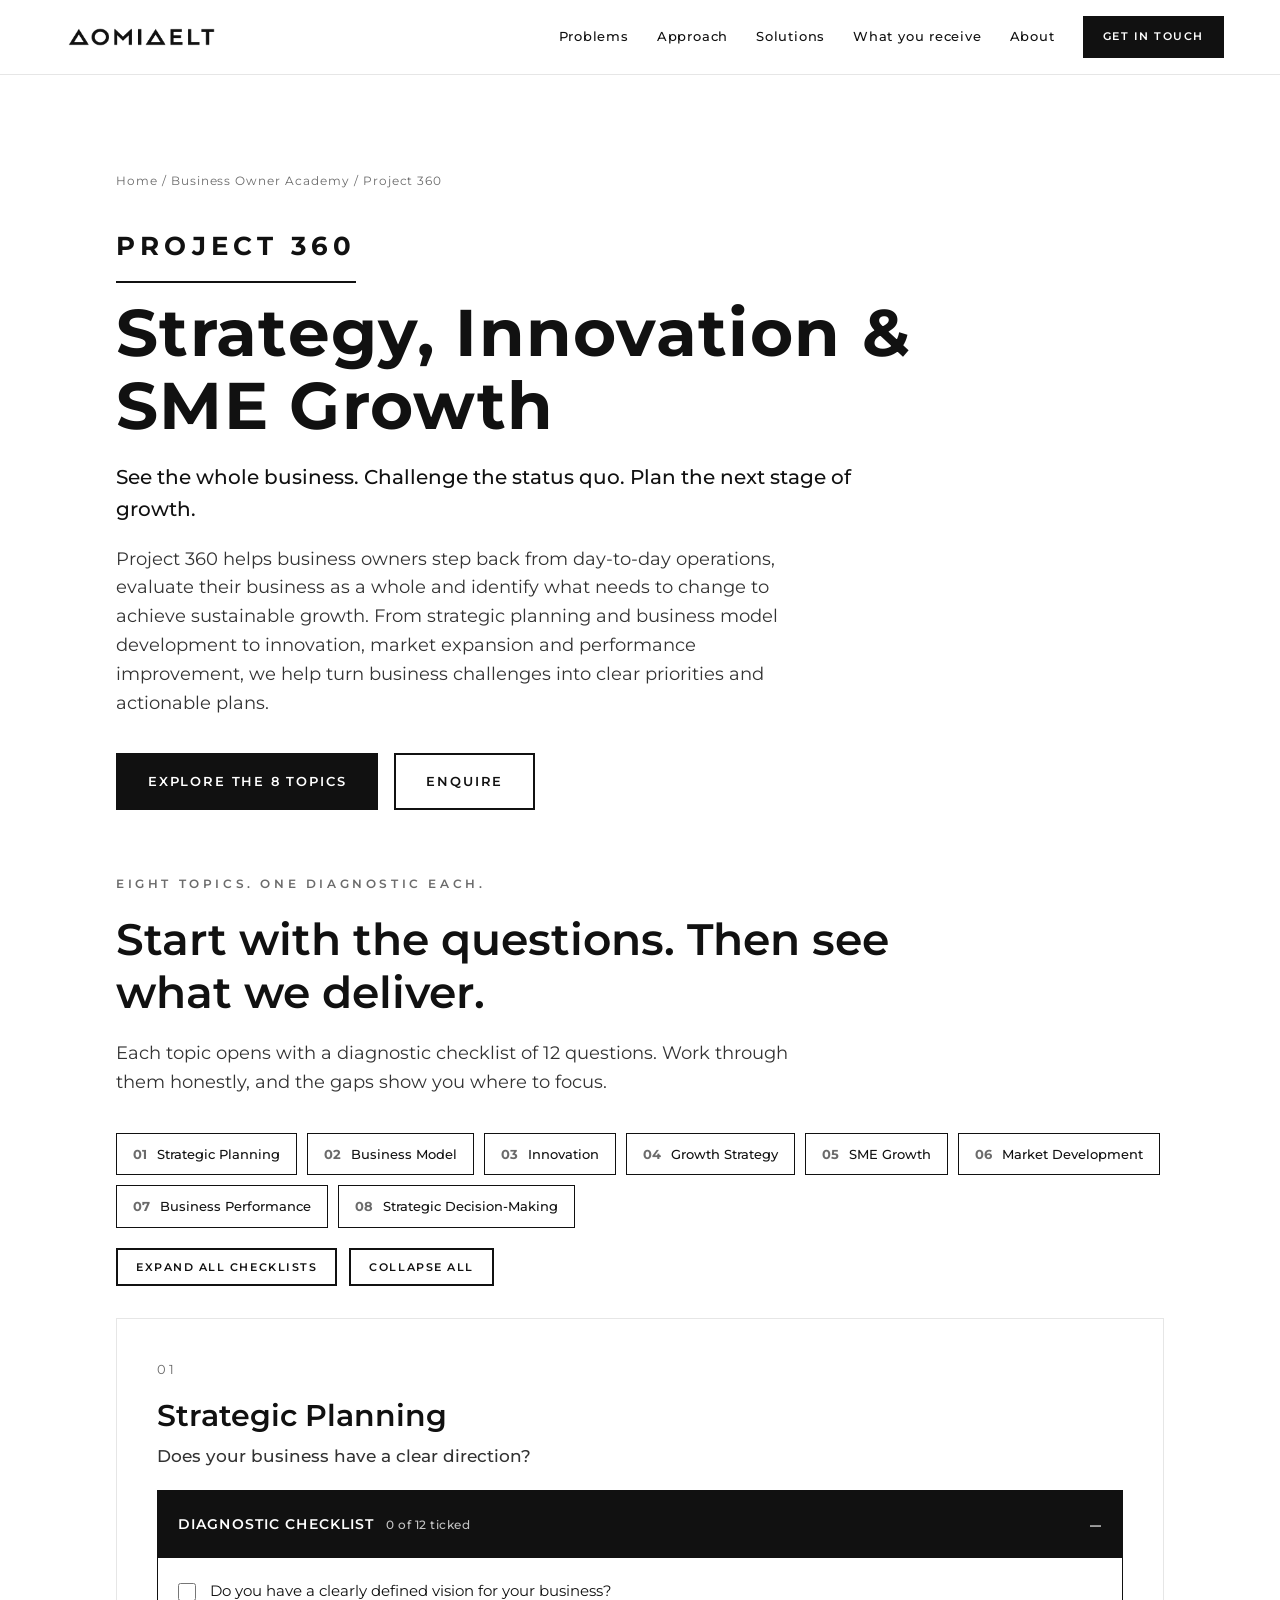
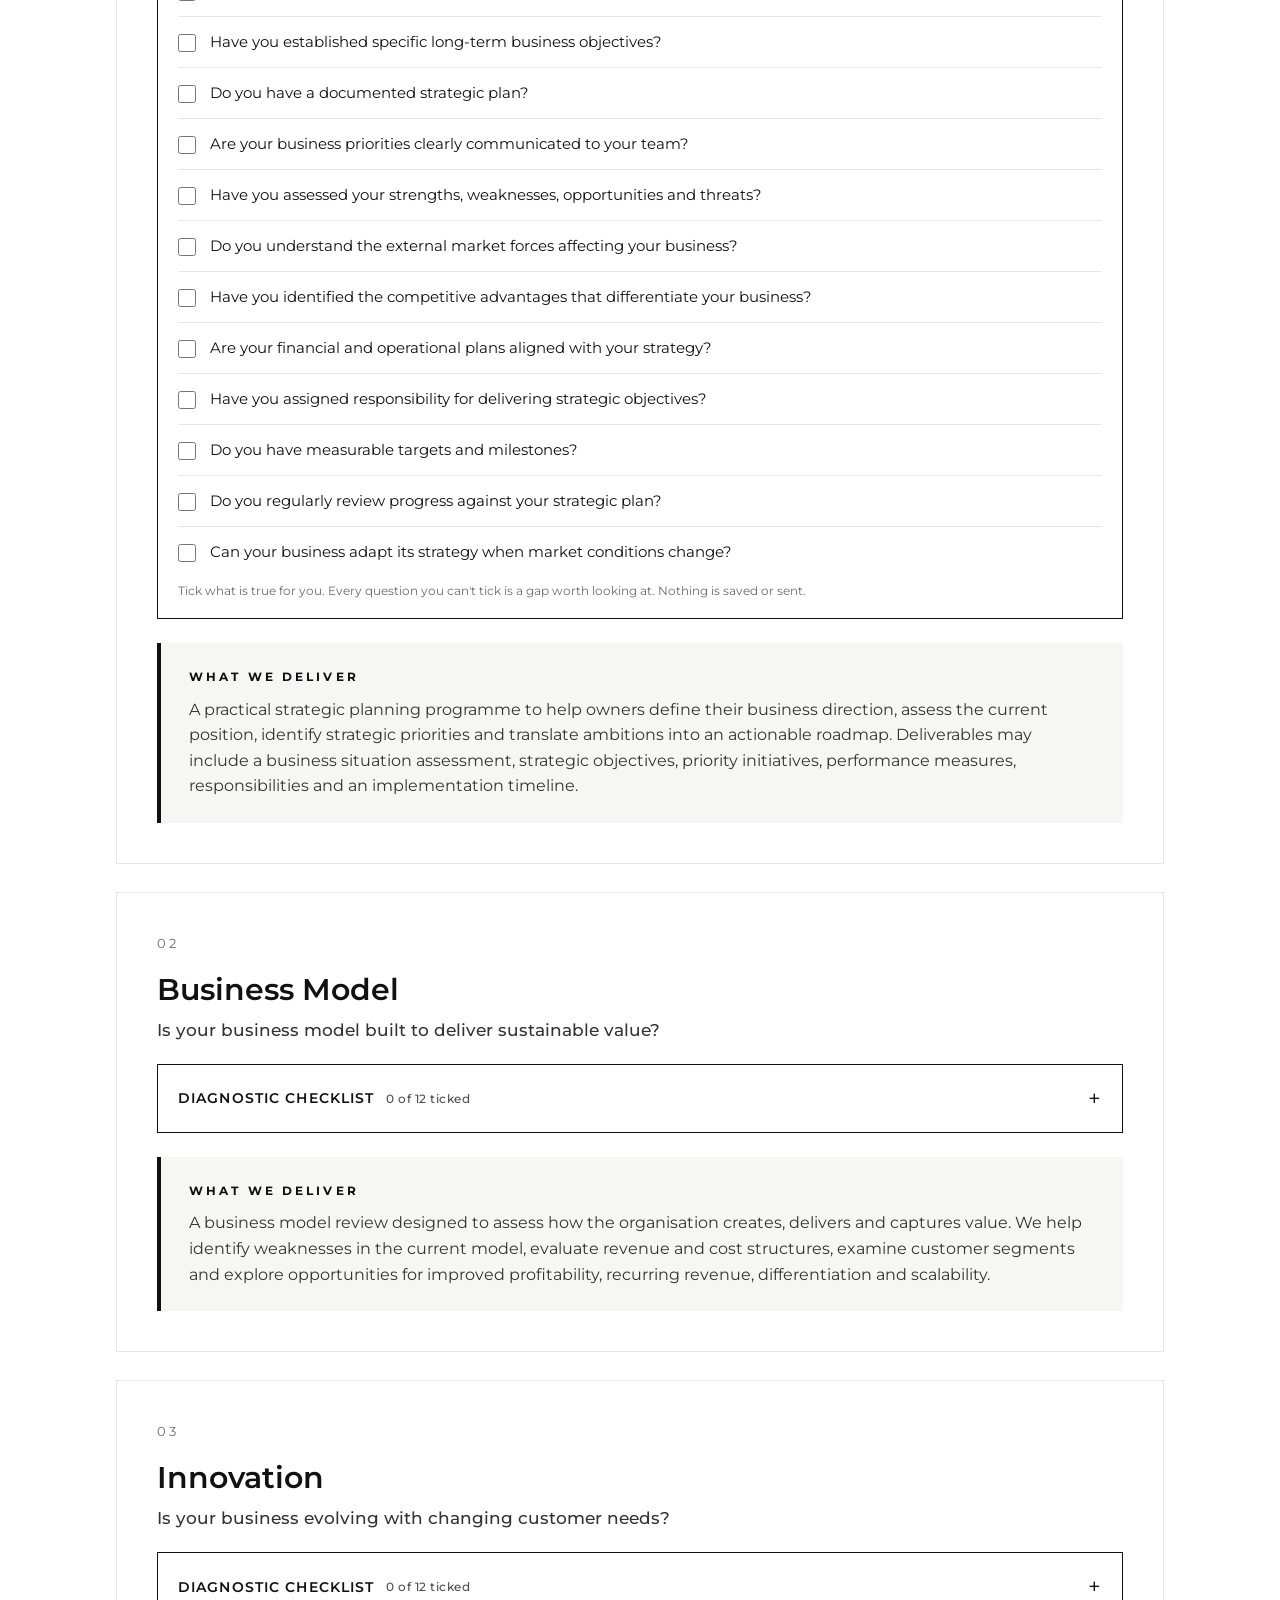
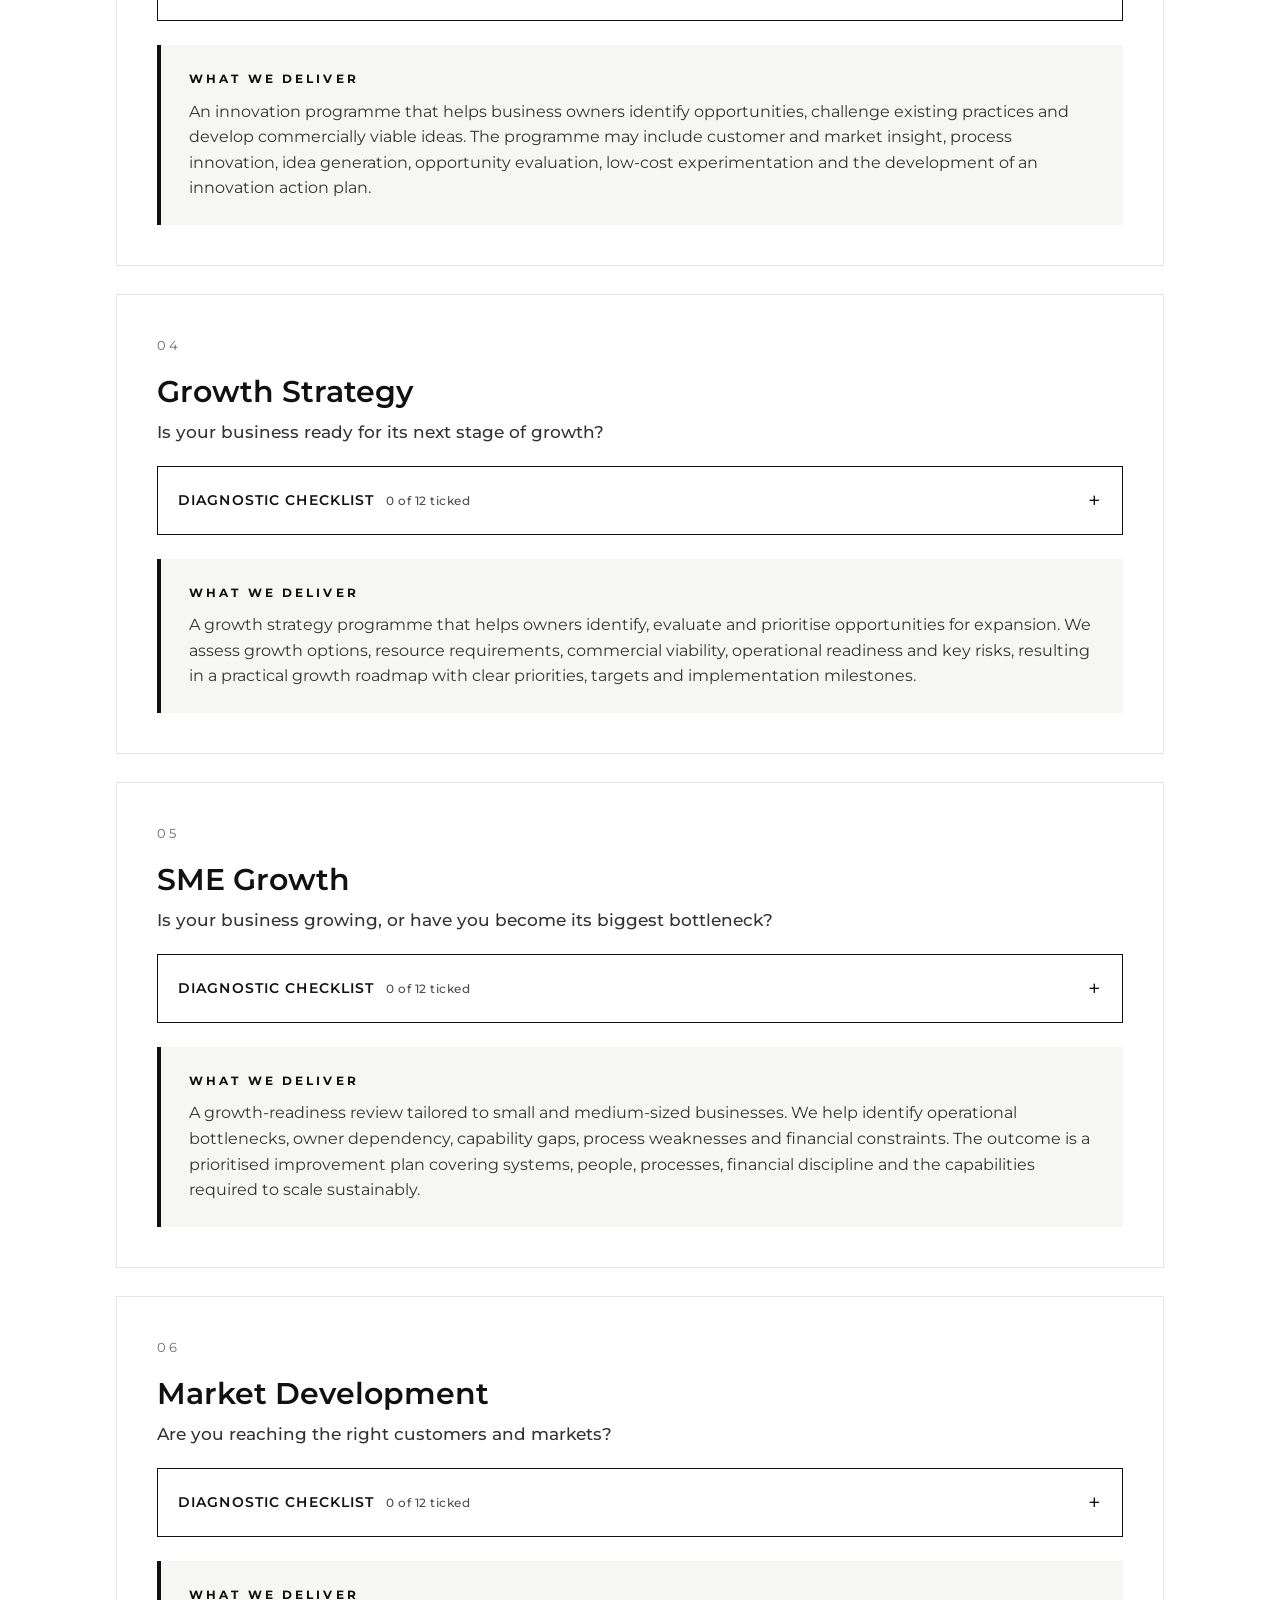
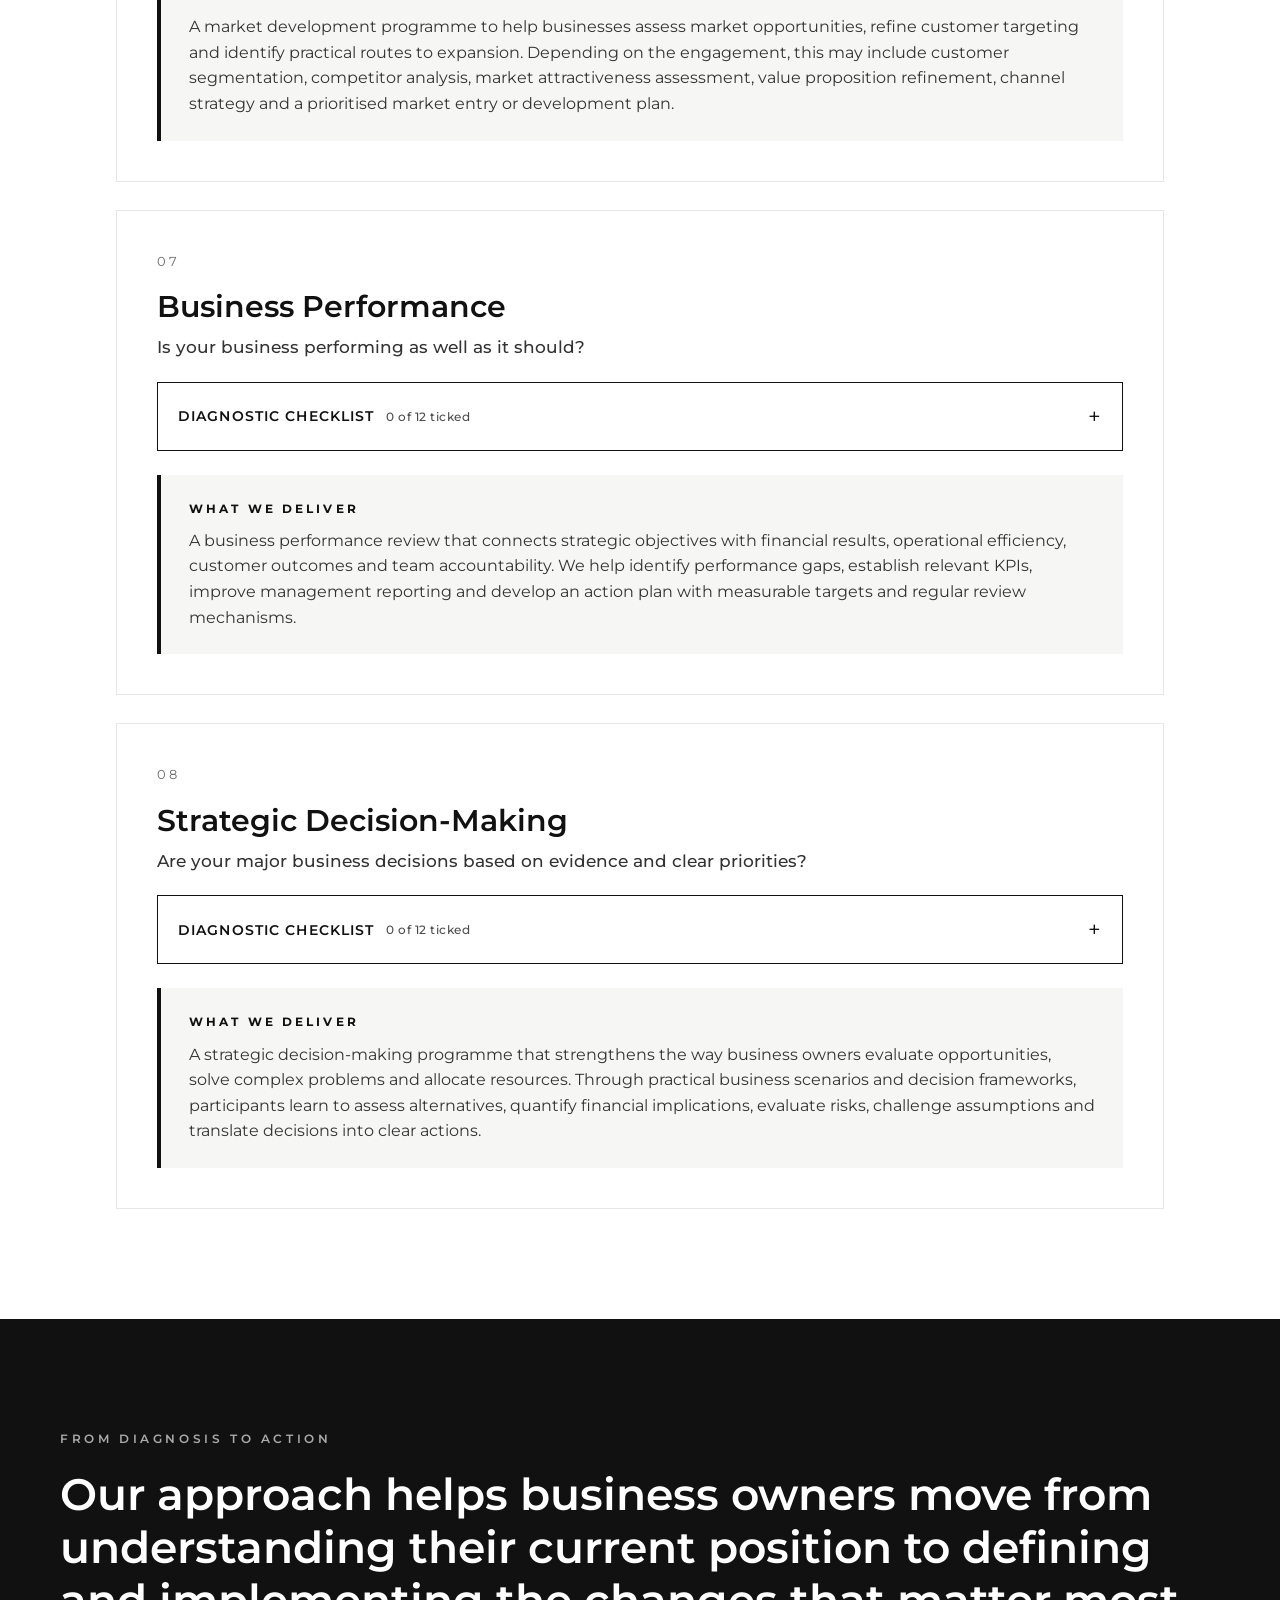
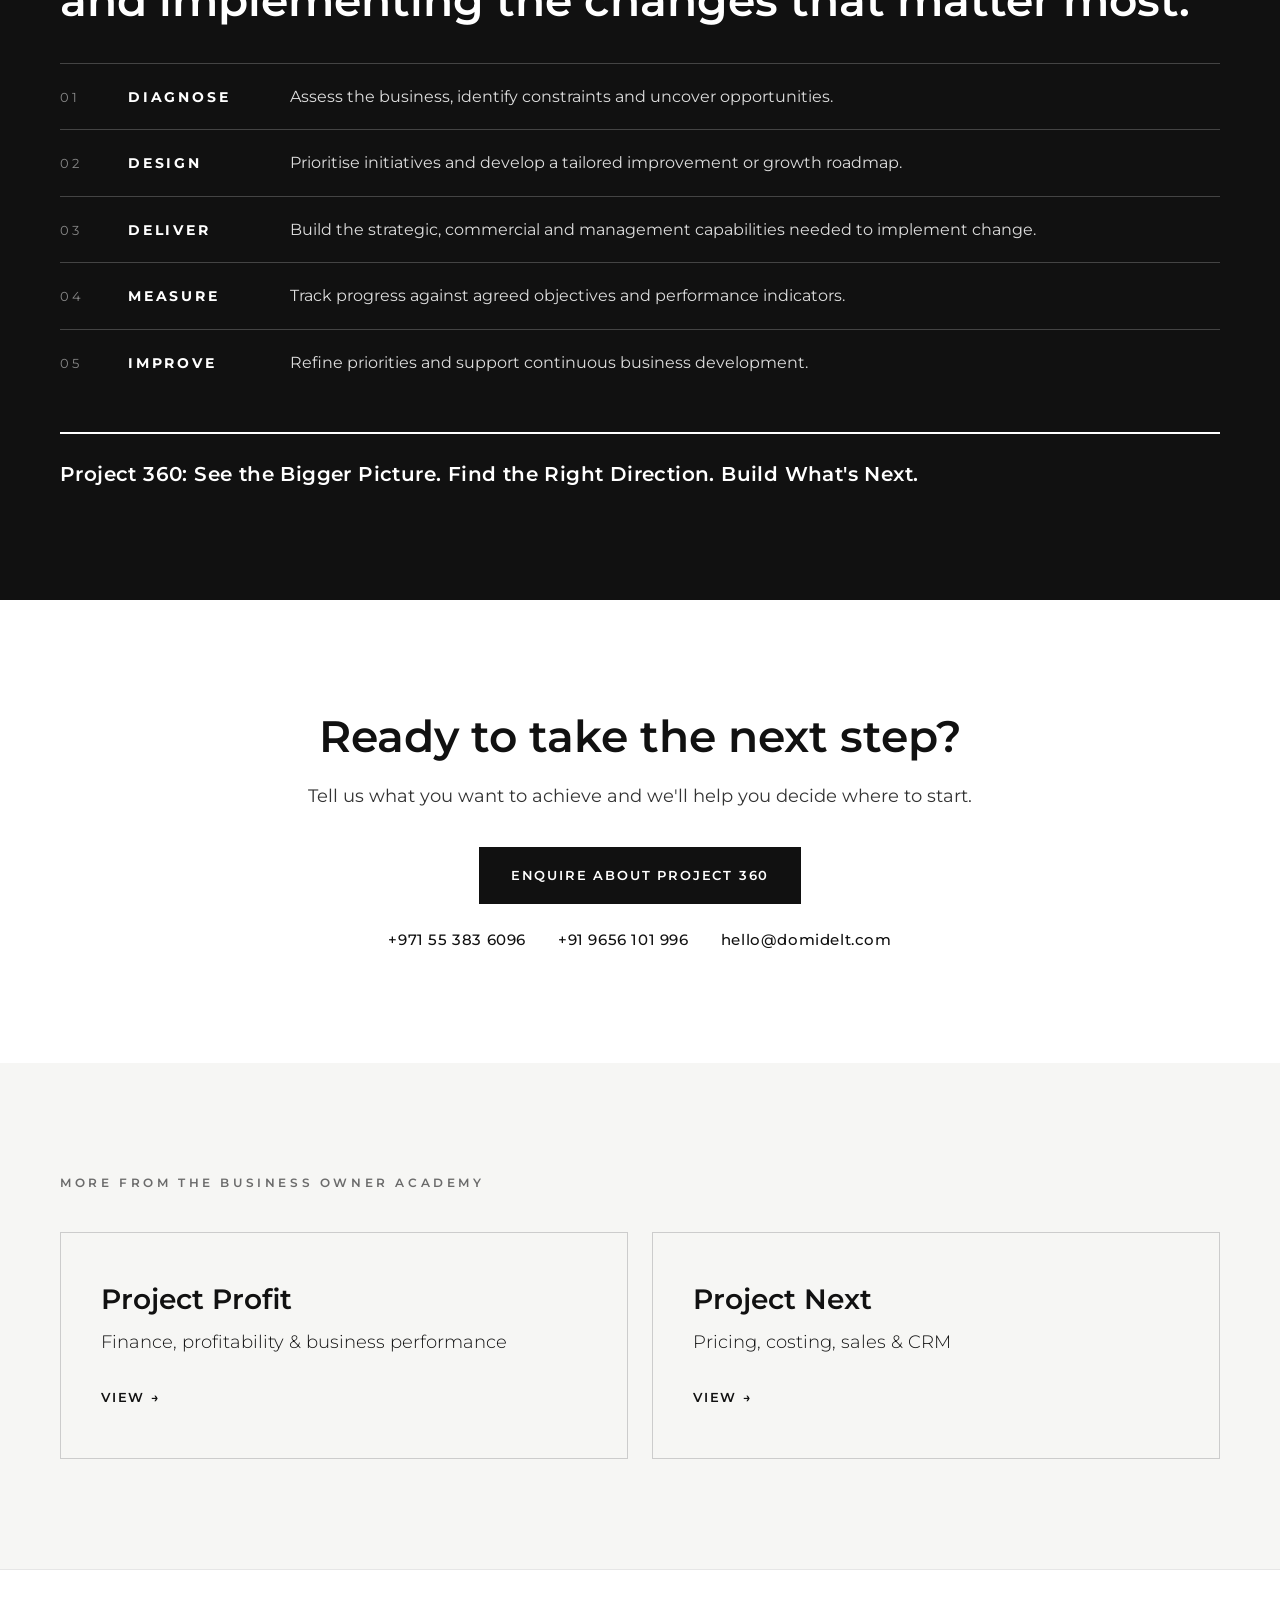
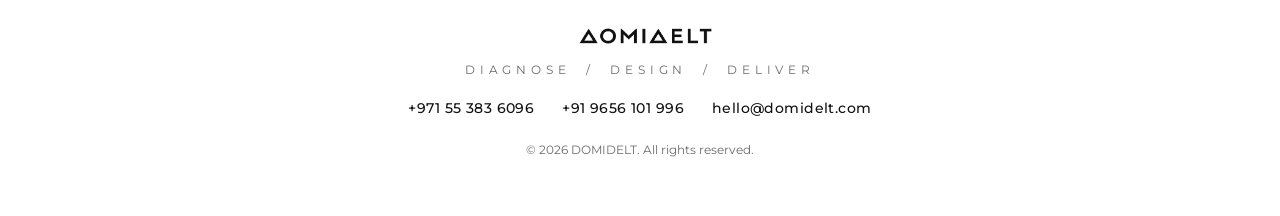
==== project-360/index.html @ e09c267b "Add files via upload" ====
<!doctype html>
<html lang="en">
<head>
  <meta charset="utf-8">
  <meta name="viewport" content="width=device-width, initial-scale=1">
  <meta name="color-scheme" content="light dark">
  <title>Project 360 | DOMIDELT</title>
  <meta name="description" content="Project 360: Strategy, Innovation &amp; SME Growth. See the whole business. Challenge the status quo. Plan the next stage of growth.">
  <link rel="icon" type="image/png" sizes="32x32" href="../assets/favicon-32.png">
  <link rel="apple-touch-icon" href="../assets/favicon-180.png">
  <link rel="preconnect" href="https://fonts.googleapis.com">
  <link rel="preconnect" href="https://fonts.gstatic.com" crossorigin>
  <link href="https://fonts.googleapis.com/css2?family=Montserrat:wght@300;400;500;600;700&display=swap" rel="stylesheet">
  <link rel="stylesheet" href="../styles.css">
</head>
<body>

<header class="nav">
  <a class="brand" href="../" aria-label="DOMIDELT home">
    <picture><source media="(prefers-color-scheme: dark)" srcset="../assets/logo-wordmark-white.png"><img src="../assets/logo-wordmark.png" alt="DOMIDELT" class="brand-logo"></picture>
  </a>
  <nav>
    <a href="../#problems">Problems</a>
    <a href="../#approach">Approach</a>
    <a href="../#solutions">Solutions</a>
    <a href="../#receive">What you receive</a>
    <a href="../#about">About</a>
    <a href="mailto:hello@domidelt.com?subject=Enquiry%3A%20Project%20360" class="btn btn-small">Get in touch</a>
  </nav>
</header>

<main>
  <section class="page-hero">
    <p class="crumbs"><a href="../">Home</a> / <a href="../#business-owner">Business Owner Academy</a> / Project 360</p>
    <p class="project-name">Project 360</p>
    <h1 class="page-title">Strategy, Innovation &amp; SME Growth</h1>
    <p class="tagline-page">See the whole business. Challenge the status quo. Plan the next stage of growth.</p>
    <p class="lead left">Project 360 helps business owners step back from day-to-day operations, evaluate their business as a whole and identify what needs to change to achieve sustainable growth. From strategic planning and business model development to innovation, market expansion and performance improvement, we help turn business challenges into clear priorities and actionable plans.</p>
    <div class="cta-row left">
      <a class="btn" href="#topics">Explore the 8 topics</a>
      <a class="btn btn-outline" href="mailto:hello@domidelt.com?subject=Enquiry%3A%20Project%20360">Enquire</a>
    </div>
  </section>

  <section id="topics" class="section tight">
    <p class="eyebrow">Eight topics. One diagnostic each.</p>
    <h2>Start with the questions. Then see what we deliver.</h2>
    <p class="lead left">Each topic opens with a diagnostic checklist of 12 questions. Work through them honestly, and the gaps show you where to focus.</p>
    <nav class="chips-nav" aria-label="Topics"><a href="#strategic-planning"><b>01</b> Strategic Planning</a><a href="#business-model"><b>02</b> Business Model</a><a href="#innovation"><b>03</b> Innovation</a><a href="#growth-strategy"><b>04</b> Growth Strategy</a><a href="#sme-growth"><b>05</b> SME Growth</a><a href="#market-development"><b>06</b> Market Development</a><a href="#business-performance"><b>07</b> Business Performance</a><a href="#strategic-decision-making"><b>08</b> Strategic Decision-Making</a></nav>
    <div class="toolbar">
      <button type="button" class="btn btn-small btn-outline" id="expand">Expand all checklists</button>
      <button type="button" class="btn btn-small btn-outline" id="collapse">Collapse all</button>
    </div>
    <div class="topics">
    <article class="topic" id="strategic-planning">
      <header>
        <span class="num">01</span>
        <h3>Strategic Planning</h3>
        <p class="diag">Does your business have a clear direction?</p>
      </header>
      <details class="checklist" open>
        <summary>Diagnostic checklist <span class="count" data-total="12">0 of 12 ticked</span></summary>
        <ul><li><label><input type="checkbox"><span>Do you have a clearly defined vision for your business?</span></label></li><li><label><input type="checkbox"><span>Have you established specific long-term business objectives?</span></label></li><li><label><input type="checkbox"><span>Do you have a documented strategic plan?</span></label></li><li><label><input type="checkbox"><span>Are your business priorities clearly communicated to your team?</span></label></li><li><label><input type="checkbox"><span>Have you assessed your strengths, weaknesses, opportunities and threats?</span></label></li><li><label><input type="checkbox"><span>Do you understand the external market forces affecting your business?</span></label></li><li><label><input type="checkbox"><span>Have you identified the competitive advantages that differentiate your business?</span></label></li><li><label><input type="checkbox"><span>Are your financial and operational plans aligned with your strategy?</span></label></li><li><label><input type="checkbox"><span>Have you assigned responsibility for delivering strategic objectives?</span></label></li><li><label><input type="checkbox"><span>Do you have measurable targets and milestones?</span></label></li><li><label><input type="checkbox"><span>Do you regularly review progress against your strategic plan?</span></label></li><li><label><input type="checkbox"><span>Can your business adapt its strategy when market conditions change?</span></label></li></ul>
        <p class="hint">Tick what is true for you. Every question you can't tick is a gap worth looking at. Nothing is saved or sent.</p>
      </details>
      <div class="deliver">
        <h4>What we deliver</h4>
        <p>A practical strategic planning programme to help owners define their business direction, assess the current position, identify strategic priorities and translate ambitions into an actionable roadmap. Deliverables may include a business situation assessment, strategic objectives, priority initiatives, performance measures, responsibilities and an implementation timeline.</p>
      </div>
    </article>
    <article class="topic" id="business-model">
      <header>
        <span class="num">02</span>
        <h3>Business Model</h3>
        <p class="diag">Is your business model built to deliver sustainable value?</p>
      </header>
      <details class="checklist">
        <summary>Diagnostic checklist <span class="count" data-total="12">0 of 12 ticked</span></summary>
        <ul><li><label><input type="checkbox"><span>Is your target customer clearly defined?</span></label></li><li><label><input type="checkbox"><span>Do you understand the main problems your business solves?</span></label></li><li><label><input type="checkbox"><span>Is your value proposition clearly differentiated from competitors?</span></label></li><li><label><input type="checkbox"><span>Do you know which products or services generate the most revenue?</span></label></li><li><label><input type="checkbox"><span>Do you understand which revenue streams are most profitable?</span></label></li><li><label><input type="checkbox"><span>Is your pricing model appropriate for the value you provide?</span></label></li><li><label><input type="checkbox"><span>Do you understand your major cost drivers?</span></label></li><li><label><input type="checkbox"><span>Are you overly dependent on a small number of customers or revenue sources?</span></label></li><li><label><input type="checkbox"><span>Are your sales and delivery processes commercially sustainable?</span></label></li><li><label><input type="checkbox"><span>Have you identified opportunities for recurring or predictable revenue?</span></label></li><li><label><input type="checkbox"><span>Could technology or automation improve your business model?</span></label></li><li><label><input type="checkbox"><span>Is your current model capable of supporting future growth?</span></label></li></ul>
        <p class="hint">Tick what is true for you. Every question you can't tick is a gap worth looking at. Nothing is saved or sent.</p>
      </details>
      <div class="deliver">
        <h4>What we deliver</h4>
        <p>A business model review designed to assess how the organisation creates, delivers and captures value. We help identify weaknesses in the current model, evaluate revenue and cost structures, examine customer segments and explore opportunities for improved profitability, recurring revenue, differentiation and scalability.</p>
      </div>
    </article>
    <article class="topic" id="innovation">
      <header>
        <span class="num">03</span>
        <h3>Innovation</h3>
        <p class="diag">Is your business evolving with changing customer needs?</p>
      </header>
      <details class="checklist">
        <summary>Diagnostic checklist <span class="count" data-total="12">0 of 12 ticked</span></summary>
        <ul><li><label><input type="checkbox"><span>Do you regularly review changing customer expectations?</span></label></li><li><label><input type="checkbox"><span>Do you actively collect ideas from employees and customers?</span></label></li><li><label><input type="checkbox"><span>Do you challenge existing products, services and business processes?</span></label></li><li><label><input type="checkbox"><span>Have you identified opportunities to improve your customer experience?</span></label></li><li><label><input type="checkbox"><span>Do you explore new products, services or revenue streams?</span></label></li><li><label><input type="checkbox"><span>Are you using technology to improve how your business operates?</span></label></li><li><label><input type="checkbox"><span>Do you encourage employees to suggest better ways of working?</span></label></li><li><label><input type="checkbox"><span>Do you test new ideas before making major investments?</span></label></li><li><label><input type="checkbox"><span>Do you assess the commercial viability of new ideas?</span></label></li><li><label><input type="checkbox"><span>Can you respond quickly to new competitors or market developments?</span></label></li><li><label><input type="checkbox"><span>Do you measure the results of innovation initiatives?</span></label></li><li><label><input type="checkbox"><span>Is innovation part of your business planning rather than an occasional activity?</span></label></li></ul>
        <p class="hint">Tick what is true for you. Every question you can't tick is a gap worth looking at. Nothing is saved or sent.</p>
      </details>
      <div class="deliver">
        <h4>What we deliver</h4>
        <p>An innovation programme that helps business owners identify opportunities, challenge existing practices and develop commercially viable ideas. The programme may include customer and market insight, process innovation, idea generation, opportunity evaluation, low-cost experimentation and the development of an innovation action plan.</p>
      </div>
    </article>
    <article class="topic" id="growth-strategy">
      <header>
        <span class="num">04</span>
        <h3>Growth Strategy</h3>
        <p class="diag">Is your business ready for its next stage of growth?</p>
      </header>
      <details class="checklist">
        <summary>Diagnostic checklist <span class="count" data-total="12">0 of 12 ticked</span></summary>
        <ul><li><label><input type="checkbox"><span>Have you identified your preferred growth opportunities?</span></label></li><li><label><input type="checkbox"><span>Do you know which products or services have the greatest growth potential?</span></label></li><li><label><input type="checkbox"><span>Have you assessed opportunities to increase sales to existing customers?</span></label></li><li><label><input type="checkbox"><span>Do you have a clear strategy for acquiring new customers?</span></label></li><li><label><input type="checkbox"><span>Have you evaluated opportunities to enter new markets?</span></label></li><li><label><input type="checkbox"><span>Can your current operations support increased demand?</span></label></li><li><label><input type="checkbox"><span>Do you understand the financial resources required for expansion?</span></label></li><li><label><input type="checkbox"><span>Have you assessed the risks associated with your growth plans?</span></label></li><li><label><input type="checkbox"><span>Do you have the right people and capabilities to support expansion?</span></label></li><li><label><input type="checkbox"><span>Are your systems and processes scalable?</span></label></li><li><label><input type="checkbox"><span>Have you defined measurable growth targets and milestones?</span></label></li><li><label><input type="checkbox"><span>Do you monitor whether growth is improving profitability and cash flow?</span></label></li></ul>
        <p class="hint">Tick what is true for you. Every question you can't tick is a gap worth looking at. Nothing is saved or sent.</p>
      </details>
      <div class="deliver">
        <h4>What we deliver</h4>
        <p>A growth strategy programme that helps owners identify, evaluate and prioritise opportunities for expansion. We assess growth options, resource requirements, commercial viability, operational readiness and key risks, resulting in a practical growth roadmap with clear priorities, targets and implementation milestones.</p>
      </div>
    </article>
    <article class="topic" id="sme-growth">
      <header>
        <span class="num">05</span>
        <h3>SME Growth</h3>
        <p class="diag">Is your business growing, or have you become its biggest bottleneck?</p>
      </header>
      <details class="checklist">
        <summary>Diagnostic checklist <span class="count" data-total="12">0 of 12 ticked</span></summary>
        <ul><li><label><input type="checkbox"><span>Can your business operate effectively without your involvement in every decision?</span></label></li><li><label><input type="checkbox"><span>Are roles, responsibilities and decision-making authority clearly defined?</span></label></li><li><label><input type="checkbox"><span>Do you have reliable systems and processes that support consistent delivery?</span></label></li><li><label><input type="checkbox"><span>Are you overly dependent on a few key employees or customers?</span></label></li><li><label><input type="checkbox"><span>Do you have sufficient financial visibility to manage expansion?</span></label></li><li><label><input type="checkbox"><span>Are your sales and customer acquisition processes repeatable?</span></label></li><li><label><input type="checkbox"><span>Can your current team manage a significant increase in business volume?</span></label></li><li><label><input type="checkbox"><span>Do you have appropriate performance measures and accountability?</span></label></li><li><label><input type="checkbox"><span>Are you delegating operational responsibilities effectively?</span></label></li><li><label><input type="checkbox"><span>Do you have the systems and technology needed to support growth?</span></label></li><li><label><input type="checkbox"><span>Have you identified the main constraints preventing your business from scaling?</span></label></li><li><label><input type="checkbox"><span>Do you have a clear plan for building a more independent, resilient business?</span></label></li></ul>
        <p class="hint">Tick what is true for you. Every question you can't tick is a gap worth looking at. Nothing is saved or sent.</p>
      </details>
      <div class="deliver">
        <h4>What we deliver</h4>
        <p>A growth-readiness review tailored to small and medium-sized businesses. We help identify operational bottlenecks, owner dependency, capability gaps, process weaknesses and financial constraints. The outcome is a prioritised improvement plan covering systems, people, processes, financial discipline and the capabilities required to scale sustainably.</p>
      </div>
    </article>
    <article class="topic" id="market-development">
      <header>
        <span class="num">06</span>
        <h3>Market Development</h3>
        <p class="diag">Are you reaching the right customers and markets?</p>
      </header>
      <details class="checklist">
        <summary>Diagnostic checklist <span class="count" data-total="12">0 of 12 ticked</span></summary>
        <ul><li><label><input type="checkbox"><span>Have you clearly defined your target customer segments?</span></label></li><li><label><input type="checkbox"><span>Do you understand the needs and buying behaviour of your customers?</span></label></li><li><label><input type="checkbox"><span>Have you assessed the size and attractiveness of your target markets?</span></label></li><li><label><input type="checkbox"><span>Do you understand your main competitors and their positioning?</span></label></li><li><label><input type="checkbox"><span>Is your value proposition relevant to the markets you serve?</span></label></li><li><label><input type="checkbox"><span>Are you dependent on a limited number of customers or market segments?</span></label></li><li><label><input type="checkbox"><span>Have you identified opportunities in new geographical markets?</span></label></li><li><label><input type="checkbox"><span>Have you assessed opportunities to serve new customer segments?</span></label></li><li><label><input type="checkbox"><span>Are your sales channels reaching the right audiences?</span></label></li><li><label><input type="checkbox"><span>Do you measure customer acquisition costs and conversion rates?</span></label></li><li><label><input type="checkbox"><span>Have you evaluated the costs and risks of entering new markets?</span></label></li><li><label><input type="checkbox"><span>Do you have a structured plan for market entry and development?</span></label></li></ul>
        <p class="hint">Tick what is true for you. Every question you can't tick is a gap worth looking at. Nothing is saved or sent.</p>
      </details>
      <div class="deliver">
        <h4>What we deliver</h4>
        <p>A market development programme to help businesses assess market opportunities, refine customer targeting and identify practical routes to expansion. Depending on the engagement, this may include customer segmentation, competitor analysis, market attractiveness assessment, value proposition refinement, channel strategy and a prioritised market entry or development plan.</p>
      </div>
    </article>
    <article class="topic" id="business-performance">
      <header>
        <span class="num">07</span>
        <h3>Business Performance</h3>
        <p class="diag">Is your business performing as well as it should?</p>
      </header>
      <details class="checklist">
        <summary>Diagnostic checklist <span class="count" data-total="12">0 of 12 ticked</span></summary>
        <ul><li><label><input type="checkbox"><span>Have you defined clear objectives for the business?</span></label></li><li><label><input type="checkbox"><span>Do you measure performance against agreed targets?</span></label></li><li><label><input type="checkbox"><span>Can you identify the main drivers of business performance?</span></label></li><li><label><input type="checkbox"><span>Do you monitor financial and operational performance together?</span></label></li><li><label><input type="checkbox"><span>Do you understand why actual results differ from expectations?</span></label></li><li><label><input type="checkbox"><span>Are your teams accountable for the results they are expected to deliver?</span></label></li><li><label><input type="checkbox"><span>Do you regularly review productivity and resource utilisation?</span></label></li><li><label><input type="checkbox"><span>Can you identify processes that create delays, waste or unnecessary costs?</span></label></li><li><label><input type="checkbox"><span>Do you monitor customer satisfaction and retention?</span></label></li><li><label><input type="checkbox"><span>Are performance reports available in time to support action?</span></label></li><li><label><input type="checkbox"><span>Do management meetings lead to clear decisions and follow-up actions?</span></label></li><li><label><input type="checkbox"><span>Do you systematically review and improve underperforming areas?</span></label></li></ul>
        <p class="hint">Tick what is true for you. Every question you can't tick is a gap worth looking at. Nothing is saved or sent.</p>
      </details>
      <div class="deliver">
        <h4>What we deliver</h4>
        <p>A business performance review that connects strategic objectives with financial results, operational efficiency, customer outcomes and team accountability. We help identify performance gaps, establish relevant KPIs, improve management reporting and develop an action plan with measurable targets and regular review mechanisms.</p>
      </div>
    </article>
    <article class="topic" id="strategic-decision-making">
      <header>
        <span class="num">08</span>
        <h3>Strategic Decision-Making</h3>
        <p class="diag">Are your major business decisions based on evidence and clear priorities?</p>
      </header>
      <details class="checklist">
        <summary>Diagnostic checklist <span class="count" data-total="12">0 of 12 ticked</span></summary>
        <ul><li><label><input type="checkbox"><span>Do you define the problem before deciding on a solution?</span></label></li><li><label><input type="checkbox"><span>Do you use reliable financial and operational information when making decisions?</span></label></li><li><label><input type="checkbox"><span>Do you evaluate alternative courses of action?</span></label></li><li><label><input type="checkbox"><span>Do you consider the financial impact of major decisions?</span></label></li><li><label><input type="checkbox"><span>Do you assess risks, assumptions and uncertainties?</span></label></li><li><label><input type="checkbox"><span>Do you consider both short-term results and long-term consequences?</span></label></li><li><label><input type="checkbox"><span>Do you seek relevant input from your team and stakeholders?</span></label></li><li><label><input type="checkbox"><span>Do you challenge assumptions rather than rely solely on intuition?</span></label></li><li><label><input type="checkbox"><span>Do you evaluate the opportunity cost of competing priorities?</span></label></li><li><label><input type="checkbox"><span>Do you establish clear criteria for choosing between alternatives?</span></label></li><li><label><input type="checkbox"><span>Do you document important decisions and their expected outcomes?</span></label></li><li><label><input type="checkbox"><span>Do you review the results of past decisions and learn from them?</span></label></li></ul>
        <p class="hint">Tick what is true for you. Every question you can't tick is a gap worth looking at. Nothing is saved or sent.</p>
      </details>
      <div class="deliver">
        <h4>What we deliver</h4>
        <p>A strategic decision-making programme that strengthens the way business owners evaluate opportunities, solve complex problems and allocate resources. Through practical business scenarios and decision frameworks, participants learn to assess alternatives, quantify financial implications, evaluate risks, challenge assumptions and translate decisions into clear actions.</p>
      </div>
    </article>
    </div>
  </section>

  <section class="section dark">
    <p class="eyebrow">From Diagnosis to Action</p>
    <h2>Our approach helps business owners move from understanding their current position to defining and implementing the changes that matter most.</h2>
    <ol class="flow"><li><strong>DIAGNOSE</strong><span>Assess the business, identify constraints and uncover opportunities.</span></li><li><strong>DESIGN</strong><span>Prioritise initiatives and develop a tailored improvement or growth roadmap.</span></li><li><strong>DELIVER</strong><span>Build the strategic, commercial and management capabilities needed to implement change.</span></li><li><strong>MEASURE</strong><span>Track progress against agreed objectives and performance indicators.</span></li><li><strong>IMPROVE</strong><span>Refine priorities and support continuous business development.</span></li></ol>
    <p class="closing">Project 360: See the Bigger Picture. Find the Right Direction. Build What's Next.</p>
  </section>

  <section class="section center">
    <h2>Ready to take the next step?</h2>
    <p class="lead">Tell us what you want to achieve and we'll help you decide where to start.</p>
    <a class="btn" href="mailto:hello@domidelt.com?subject=Enquiry%3A%20Project%20360">Enquire about Project 360</a>
    <p class="contact-lines">
      <a href="tel:+971553836096">+971 55 383 6096</a>
      <a href="tel:+919656101996">+91 9656 101 996</a>
      <a href="mailto:hello@domidelt.com">hello@domidelt.com</a>
    </p>
  </section>

  <section class="section alt">
    <p class="eyebrow">More from the Business Owner Academy</p>
    <div class="grid two"><a class="split light" href="../project-profit/"><h3>Project Profit</h3><p>Finance, profitability &amp; business performance</p><span class="arrow">View →</span></a><a class="split light" href="../project-next/"><h3>Project Next</h3><p>Pricing, costing, sales &amp; CRM</p><span class="arrow">View →</span></a></div>
  </section>
</main>

<footer>
  <div class="foot-brand"><picture><source media="(prefers-color-scheme: dark)" srcset="../assets/logo-wordmark-white.png"><img src="../assets/logo-wordmark.png" alt="DOMIDELT" class="foot-logo"></picture></div>
  <p class="micro">DIAGNOSE&nbsp;&nbsp;/&nbsp;&nbsp;DESIGN&nbsp;&nbsp;/&nbsp;&nbsp;DELIVER</p>
  <p class="foot-contact">
    <a href="tel:+971553836096">+971 55 383 6096</a>
    <a href="tel:+919656101996">+91 9656 101 996</a>
    <a href="mailto:hello@domidelt.com">hello@domidelt.com</a>
  </p>
  <p class="copy">&copy; <span id="y"></span> DOMIDELT. All rights reserved.</p>
</footer>

<script>
document.getElementById('y').textContent = new Date().getFullYear();
var all = document.querySelectorAll('details.checklist');
document.getElementById('expand').onclick = function(){ all.forEach(function(d){d.open=true}); };
document.getElementById('collapse').onclick = function(){ all.forEach(function(d){d.open=false}); };
all.forEach(function(d){
  var c = d.querySelector('.count'), t = +c.dataset.total;
  d.addEventListener('change', function(){
    c.textContent = d.querySelectorAll('input:checked').length + ' of ' + t + ' ticked';
  });
});
// open the checklist named in the URL (e.g. #cash-flow)
try { if (location.hash) { var h = document.querySelector(location.hash + ' details'); if (h) h.open = true; } } catch (e) {}
// open a checklist when its chip is clicked
document.querySelectorAll('.chips-nav a').forEach(function(a){
  a.addEventListener('click', function(){
    var d = document.querySelector(a.getAttribute('href') + ' details'); if (d) d.open = true;
  });
});
</script>
</body>
</html>
---- styles.css ----
:root {
  --ink: #111111;
  --paper: #ffffff;
  --mute: #6b6b6b;
  --line: #e6e6e6;
  --alt: #f6f6f4;
  --max: 1160px;
  --soft: #333;
  --nav-bg: rgba(255,255,255,.92);
  --hoverb: #bbb;
  color-scheme: light dark;
}

* { box-sizing: border-box; margin: 0; padding: 0; }
html { scroll-behavior: smooth; }
body {
  font-family: "Montserrat", system-ui, -apple-system, "Segoe UI", sans-serif;
  color: var(--ink);
  background: var(--paper);
  line-height: 1.6;
  -webkit-font-smoothing: antialiased;
}
a { color: inherit; text-decoration: none; }
ul { list-style: none; }

/* NAV */
.nav {
  position: sticky; top: 0; z-index: 10;
  display: flex; justify-content: space-between; align-items: center;
  padding: 16px clamp(20px, 5vw, 56px);
  background: var(--nav-bg);
  backdrop-filter: blur(8px);
  border-bottom: 1px solid var(--line);
}
.brand { display: flex; align-items: center; gap: 10px; font-weight: 700; letter-spacing: .22em; font-size: 15px; }
.brand-logo { height: 22px; width: auto; display: block; }
.nav nav { display: flex; align-items: center; gap: 28px; font-size: 13px; font-weight: 500; letter-spacing: .06em; }
.nav nav a:hover { opacity: .6; }

/* BUTTONS */
.btn {
  display: inline-block; padding: 16px 30px;
  background: var(--ink); color: var(--paper);
  border: 2px solid var(--ink);
  font-size: 13px; font-weight: 600; letter-spacing: .14em; text-transform: uppercase;
  transition: .2s;
}
.btn:hover { background: transparent; color: var(--ink); }
.btn-outline { background: transparent; color: var(--ink); }
.btn-outline:hover { background: var(--ink); color: var(--paper); }
.btn-small { padding: 10px 18px; font-size: 11px; }
.btn-small:hover { opacity: 1; }
.btn-light { background: #fff; color: #111; border-color: #fff; }
.btn-light:hover { background: transparent; color: #fff; }

/* HERO */
.hero {
  max-width: var(--max); margin: 0 auto;
  padding: clamp(64px, 12vw, 140px) clamp(20px, 5vw, 56px);
  text-align: center;
}
.hero-logo { height: clamp(150px, 26vw, 250px); width: auto; margin: 0 auto 28px; display: block; }
.contact-logo { height: 64px; width: auto; margin-bottom: 20px; }
.foot-logo { height: 20px; width: auto; }
.eyebrow { font-size: 12px; font-weight: 600; letter-spacing: .3em; text-transform: uppercase; color: var(--mute); margin-bottom: 20px; }
h1 { font-size: clamp(40px, 8vw, 92px); font-weight: 700; letter-spacing: .08em; line-height: 1.05; }
.tagline-big { font-size: clamp(18px, 2.6vw, 28px); font-weight: 300; letter-spacing: .18em; margin: 18px 0 32px; }
.lead { max-width: 680px; margin: 0 auto 36px; font-size: 18px; color: var(--soft); }
.cta-row { display: flex; gap: 16px; justify-content: center; flex-wrap: wrap; margin-bottom: 56px; }
.micro { font-size: 12px; letter-spacing: .4em; color: var(--mute); }

/* SECTIONS */
.section { padding: clamp(56px, 9vw, 110px) clamp(20px, 5vw, 56px); max-width: var(--max); margin: 0 auto; }
.section.dark, .section.alt { max-width: none; }
.section.dark { background: #111; color: #fff; }
.section.dark .eyebrow { color: #aaa; }
.section.dark .lead { color: #ddd; }
.section.alt { background: var(--alt); }
.section.alt > *, .section.dark > * { max-width: var(--max); margin-left: auto; margin-right: auto; }
.section.center { text-align: center; }
.section.center > * { margin-left: auto; margin-right: auto; }
h2 { font-size: clamp(26px, 4vw, 44px); font-weight: 600; line-height: 1.2; margin-bottom: 20px; max-width: 800px; }
.section.center h2 { margin-left: auto; margin-right: auto; }
.section > .lead { margin-left: 0; }
.section.center > .lead { margin-left: auto; }
h3 { font-size: 20px; font-weight: 600; line-height: 1.3; margin-bottom: 10px; }

/* GRIDS & CARDS */
.grid { display: grid; gap: 24px; margin-top: 40px; }
.grid.three { grid-template-columns: repeat(auto-fit, minmax(280px, 1fr)); }
.grid.two { grid-template-columns: repeat(auto-fit, minmax(300px, 1fr)); }
.grid.one { grid-template-columns: 1fr; }

.card { padding: 36px 32px; border: 1px solid var(--line); background: var(--paper); }
.num { display: block; font-size: 13px; letter-spacing: .2em; color: var(--mute); margin-bottom: 16px; }
.project-name { font-size: 12px; font-weight: 700; letter-spacing: .28em; text-transform: uppercase; margin-bottom: 14px; padding-bottom: 14px; border-bottom: 2px solid var(--ink); display: inline-block; }
.for { color: var(--mute); font-size: 15px; margin-bottom: 22px; }
.project ul li { padding: 9px 0; border-top: 1px solid var(--line); font-size: 15px; }
.link { display: inline-block; margin-top: 24px; font-size: 13px; font-weight: 600; letter-spacing: .12em; text-transform: uppercase; border-bottom: 2px solid var(--ink); padding-bottom: 2px; }
.link:hover { opacity: .6; }

.card.wide { display: grid; grid-template-columns: 1fr 1.2fr; gap: 40px; }
.cols { columns: 2; column-gap: 32px; }
.cols li { break-inside: avoid; }

.split {
  display: block; padding: 48px 40px;
  border: 1px solid #444; transition: .25s;
}
.split:hover { background: #fff; color: #111; }
.split h3 { font-size: 26px; }
.split p { font-weight: 300; font-size: 18px; margin-bottom: 28px; }
.arrow { font-size: 13px; font-weight: 600; letter-spacing: .14em; text-transform: uppercase; }

/* CHIPS */
.chips { display: flex; flex-wrap: wrap; gap: 14px; margin-top: 32px; }
.chips span { padding: 14px 22px; border: 1px dashed #aaa; font-weight: 600; font-size: 14px; letter-spacing: .08em; text-transform: uppercase; }
.chips small { display: block; font-weight: 400; font-size: 12px; letter-spacing: .04em; text-transform: none; color: var(--mute); }

/* FOOTER */
footer { text-align: center; padding: 56px 20px; border-top: 1px solid var(--line); }
.foot-brand { display: flex; justify-content: center; align-items: center; gap: 10px; letter-spacing: .22em; margin-bottom: 12px; }
footer .micro { margin: 14px 0; }
.copy { font-size: 12px; color: var(--mute); }

@media (max-width: 760px) {
  .nav nav a:not(.btn) { display: none; }
  .card.wide { grid-template-columns: 1fr; }
  .cols { columns: 1; }
}

/* ---------- PROJECT PAGES ---------- */
.page-hero { max-width: var(--max); margin: 0 auto; padding: clamp(48px, 8vw, 96px) clamp(20px, 5vw, 56px) 24px; }
.crumbs { font-size: 12px; letter-spacing: .08em; color: var(--mute); margin-bottom: 36px; }
.crumbs a:hover { color: var(--ink); text-decoration: underline; }
.page-title { font-size: clamp(30px, 5.4vw, 60px); font-weight: 700; letter-spacing: .02em; line-height: 1.1; max-width: 900px; margin-bottom: 18px; }
.tagline-page { font-size: clamp(16px, 2vw, 20px); font-weight: 500; margin-bottom: 20px; max-width: 760px; }
.lead.left { margin-left: 0; margin-right: 0; }
.cta-row.left { justify-content: flex-start; margin-bottom: 0; }
.section.tight { padding-top: 40px; }

.chips-nav { display: flex; flex-wrap: wrap; gap: 10px; margin: 28px 0 8px; }
.chips-nav a { padding: 10px 16px; border: 1px solid var(--ink); font-size: 13px; font-weight: 500; transition: .2s; }
.chips-nav a b { font-weight: 700; margin-right: 6px; color: var(--mute); }
.chips-nav a:hover { background: var(--ink); color: var(--paper); }
.chips-nav a:hover b { color: var(--hoverb); }
.toolbar { display: flex; gap: 12px; margin: 20px 0 32px; flex-wrap: wrap; }
button.btn { font-family: inherit; cursor: pointer; }

.topics { display: grid; gap: 28px; }
.topic { border: 1px solid var(--line); padding: clamp(24px, 4vw, 40px); scroll-margin-top: 90px; background: var(--paper); }
.topic header { margin-bottom: 20px; }
.topic h3 { font-size: clamp(22px, 3vw, 30px); margin-bottom: 8px; }
.diag { font-size: 17px; color: var(--soft); font-weight: 500; }

.checklist { border: 1px solid var(--ink); margin-bottom: 24px; }
.checklist summary { cursor: pointer; list-style: none; display: flex; justify-content: space-between; align-items: center; gap: 12px; padding: 16px 20px; font-weight: 600; font-size: 14px; letter-spacing: .08em; text-transform: uppercase; }
.checklist summary::-webkit-details-marker { display: none; }
.checklist summary::after { content: "+"; font-size: 22px; font-weight: 400; margin-left: auto; padding-left: 12px; }
.checklist[open] summary::after { content: "–"; }
.checklist[open] summary { background: var(--ink); color: var(--paper); }
.count { font-size: 12px; font-weight: 500; letter-spacing: .04em; text-transform: none; opacity: .75; }
.checklist ul { padding: 8px 20px 4px; }
.checklist li { border-bottom: 1px solid var(--line); }
.checklist li:last-child { border-bottom: 0; }
.checklist label { display: flex; gap: 14px; align-items: flex-start; padding: 13px 0; cursor: pointer; font-size: 15px; }
.checklist input { margin-top: 4px; width: 18px; height: 18px; flex: none; accent-color: var(--ink); }
.hint { padding: 0 20px 18px; font-size: 12px; color: var(--mute); }

.deliver { background: var(--alt); padding: 24px 28px; border-left: 4px solid var(--ink); }
.deliver h4 { font-size: 12px; letter-spacing: .26em; text-transform: uppercase; margin-bottom: 10px; }
.deliver p { font-size: 16px; color: var(--soft); }

.flow { list-style: none; margin: 36px 0 36px; counter-reset: s; display: grid; gap: 0; max-width: 900px; }
.flow li { counter-increment: s; display: grid; grid-template-columns: 56px 150px 1fr; gap: 12px; align-items: baseline; padding: 20px 0; border-top: 1px solid #444; }
.flow li::before { content: "0" counter(s); color: #888; font-size: 13px; letter-spacing: .2em; }
.flow strong { letter-spacing: .2em; font-size: 14px; }
.flow span { color: #ddd; }
.closing { font-size: clamp(16px, 2vw, 20px); font-weight: 600; letter-spacing: .02em; border-top: 2px solid #fff; padding-top: 24px; max-width: 900px; }
.split.light { border-color: #ccc; }
.split.light:hover { background: var(--ink); color: var(--paper); }

@media (max-width: 760px) {
  .flow li { grid-template-columns: 40px 1fr; }
  .flow span { grid-column: 2; }
  .deliver { padding: 20px; }
}

/* ---------- CLICKABLE PROJECT CARDS ---------- */
.card.project { position: relative; transition: transform .2s, box-shadow .2s, border-color .2s; }
.card.project .link::after { content: ""; position: absolute; inset: 0; }
.card.project:hover { border-color: var(--ink); box-shadow: 0 10px 30px rgba(0,0,0,.09); transform: translateY(-3px); }
.card.project:focus-within { outline: 2px solid var(--ink); outline-offset: 3px; }
.card.project:hover .link { border-bottom-width: 3px; }

/* ---------- CONTACT ---------- */
picture { display: contents; }
.contact-lines { display: flex; flex-wrap: wrap; justify-content: center; gap: 10px 32px; margin-top: 28px; font-size: 15px; font-weight: 500; letter-spacing: .04em; }
.contact-lines a, .foot-contact a { border-bottom: 1px solid transparent; transition: border-color .2s; }
.contact-lines a:hover, .foot-contact a:hover { border-bottom-color: currentColor; }
.section.dark .contact-lines a { color: #fff; }
.section.center:not(.dark) .contact-lines { margin-top: 24px; }
.foot-contact { display: flex; flex-wrap: wrap; justify-content: center; gap: 8px 28px; margin: 18px 0 20px; font-size: 14px; font-weight: 500; letter-spacing: .03em; }

/* ---------- DARK MODE ---------- */
@media (prefers-color-scheme: dark) {
  :root {
    --ink: #f4f4f2; --paper: #0d0d0d; --mute: #9b9b9b; --line: #2b2b2b; --alt: #171717;
    --soft: #d4d4d4; --nav-bg: rgba(13,13,13,.92); --hoverb: #555;
  }
  .section.dark { background: #1a1a1a; }
  .split.light { border-color: #333; }
  .card.project:hover { box-shadow: 0 10px 30px rgba(255,255,255,.06); }
  .chips span { border-color: #555; }
}

.hero h1 { margin-bottom: 28px; }

/* =====================================================
   HOME PAGE V2
   ===================================================== */
html { scroll-padding-top: 80px; }

/* hero */
.hero-d { height: clamp(64px, 9vw, 96px); width: auto; margin: 0 auto 28px; display: block; }
.hero h1 { font-size: clamp(32px, 6vw, 68px); letter-spacing: .005em; line-height: 1.08; max-width: 920px; margin: 0 auto 22px; }
.hero .tagline-big { font-size: clamp(20px, 3.2vw, 34px); font-weight: 600; letter-spacing: .16em; margin: 0 0 30px; }
.cta-row { align-items: center; }
.link.talk { margin-top: 0; }

/* problems */
.problems { margin-top: 36px; }
a.problem { display: flex; flex-direction: column; gap: 14px; padding: 32px 28px; border: 1px solid var(--line); background: var(--paper); transition: transform .2s, box-shadow .2s, border-color .2s; }
a.problem:hover, a.problem:focus-visible { border-color: var(--ink); transform: translateY(-3px); box-shadow: 0 10px 30px rgba(0,0,0,.09); }
.problem .tag { font-size: 12px; font-weight: 700; letter-spacing: .24em; text-transform: uppercase; color: var(--mute); }
.problem .quote { font-size: clamp(19px, 2vw, 22px); font-weight: 600; line-height: 1.35; }
.problem .fix { margin-top: auto; padding-top: 10px; font-size: 13px; font-weight: 600; letter-spacing: .1em; text-transform: uppercase; }

/* approach */
.steps { margin-top: 36px; }
.step h3 { font-size: 28px; }
.step p { color: var(--soft); }
.step .get { margin-top: 22px; font-size: 12px; font-weight: 700; letter-spacing: .24em; text-transform: uppercase; color: var(--mute); }
.step ul { margin-top: 10px; }
.step ul li { padding: 9px 0; border-top: 1px solid var(--line); font-size: 15px; }
.follow { display: grid; grid-template-columns: repeat(auto-fit, minmax(280px, 1fr)); gap: 24px; margin-top: 28px; padding-top: 24px; border-top: 2px solid var(--ink); }
.follow p { color: var(--soft); }
.follow strong { color: var(--ink); }

/* solutions */
.academy { margin-top: 56px; scroll-margin-top: 90px; }
.academy-name { font-size: clamp(24px, 3.2vw, 34px); margin-bottom: 4px; }
.academy-line { color: var(--mute); font-size: 18px; margin-bottom: 4px; }
.academy .grid { margin-top: 24px; }
.project-name { font-size: clamp(17px, 1.7vw, 21px); letter-spacing: .2em; }
.card.project h3 { font-size: clamp(20px, 2vw, 23px); }
.card.project .for { font-size: 16px; }
.teaser { font-size: 13px; letter-spacing: .06em; color: var(--mute); font-weight: 500; }
.page-hero .project-name { font-size: clamp(20px, 2.4vw, 26px); }
.page-title { font-size: clamp(32px, 5.8vw, 66px); }
.split.light h3 { font-size: 28px; }

/* what a client receives */
.recv { display: grid; grid-template-columns: repeat(3, 1fr); gap: 24px; margin-top: 36px; }
.recv-card { background: var(--paper); border: 1px solid var(--line); padding: 28px; display: flex; flex-direction: column; }
.recv-card.span2 { grid-column: span 2; }
.recv-card.span3 { grid-column: 1 / -1; }
.recv-tag { font-size: 14px; font-weight: 700; letter-spacing: .12em; text-transform: uppercase; display: flex; flex-wrap: wrap; align-items: center; gap: 10px; margin-bottom: 8px; }
.recv-sub { color: var(--soft); font-size: 15px; margin-bottom: 18px; }
.badge { font-size: 10px; font-weight: 600; letter-spacing: .12em; padding: 4px 8px; border: 1px dashed var(--mute); color: var(--mute); text-transform: uppercase; }
.badge.real { border-style: solid; border-color: var(--ink); color: var(--ink); }
.checks li { border-bottom: 1px solid var(--line); }
.checks li:last-child { border-bottom: 0; }
.checks label { display: flex; gap: 14px; align-items: flex-start; padding: 11px 0; cursor: pointer; font-size: 15px; }
.checks input { margin-top: 4px; width: 18px; height: 18px; flex: none; accent-color: var(--ink); }
.recv-foot { margin-top: 14px; font-size: 13px; color: var(--mute); }
a.inline { color: var(--ink); font-weight: 600; border-bottom: 1px solid currentColor; }
.outline { padding-left: 22px; }
.outline li { padding: 8px 0; border-bottom: 1px solid var(--line); font-size: 15px; }
.outline li:last-child { border-bottom: 0; }
table.mini { width: 100%; border-collapse: collapse; font-size: 14px; }
table.mini th { text-align: left; font-size: 11px; letter-spacing: .14em; text-transform: uppercase; color: var(--mute); padding: 8px 10px; border-bottom: 2px solid var(--ink); }
table.mini td { padding: 11px 10px; border-bottom: 1px solid var(--line); color: var(--mute); }
.dash { display: grid; gap: 14px; margin-top: 4px; }
.dash div { display: grid; grid-template-columns: 80px 1fr; align-items: center; gap: 12px; font-size: 13px; color: var(--soft); }
.dash i { display: block; height: 14px; width: var(--w); background: var(--ink); opacity: .85; }
.pills { display: flex; flex-wrap: wrap; gap: 10px; }
.pills span { padding: 10px 16px; border: 1px solid var(--ink); font-size: 14px; font-weight: 500; }

/* about */
.about-grid { display: grid; grid-template-columns: 1.2fr 1fr; gap: clamp(28px, 5vw, 64px); margin-top: 28px; align-items: start; }
.about-grid .lead { margin-bottom: 24px; }
.placeholder { border: 2px dashed var(--mute); color: var(--mute); padding: 20px 24px; font-size: 15px; }
.about-label { font-size: 12px; font-weight: 700; letter-spacing: .24em; text-transform: uppercase; color: var(--mute); margin-bottom: 12px; }
.principles li { padding: 12px 0; border-top: 1px solid var(--line); font-size: 16px; color: var(--soft); }
.principles strong { color: var(--ink); }
.process-label { margin-top: 56px; }
.process { list-style: none; display: grid; grid-template-columns: repeat(auto-fit, minmax(220px, 1fr)); gap: 0; counter-reset: p; border-top: 2px solid var(--ink); }
.process li { counter-increment: p; padding: 22px 24px 22px 0; display: flex; flex-direction: column; gap: 6px; }
.process li::before { content: "0" counter(p); font-size: 13px; letter-spacing: .2em; color: var(--mute); }
.process strong { font-size: 18px; }
.process span { color: var(--soft); font-size: 15px; }

@media (max-width: 900px) {
  .recv { grid-template-columns: 1fr; }
  .recv-card.span2, .recv-card.span3 { grid-column: auto; }
  .about-grid { grid-template-columns: 1fr; }
}
@media (max-width: 1000px) { .nav nav { gap: 18px; } }

/* responsive fixes */
.recv, .grid { min-width: 0; }
.recv-card { min-width: 0; }
.nav nav a, .nav .btn-small { white-space: nowrap; }
@media (max-width: 900px) { .recv { grid-template-columns: minmax(0, 1fr); } }
@media (max-width: 880px) { .nav nav a:not(.btn) { display: none; } }
@media (max-width: 600px) {
  .recv-card { padding: 22px 18px; }
  table.mini { font-size: 13px; }
  table.mini th, table.mini td { padding: 8px 6px; }
}
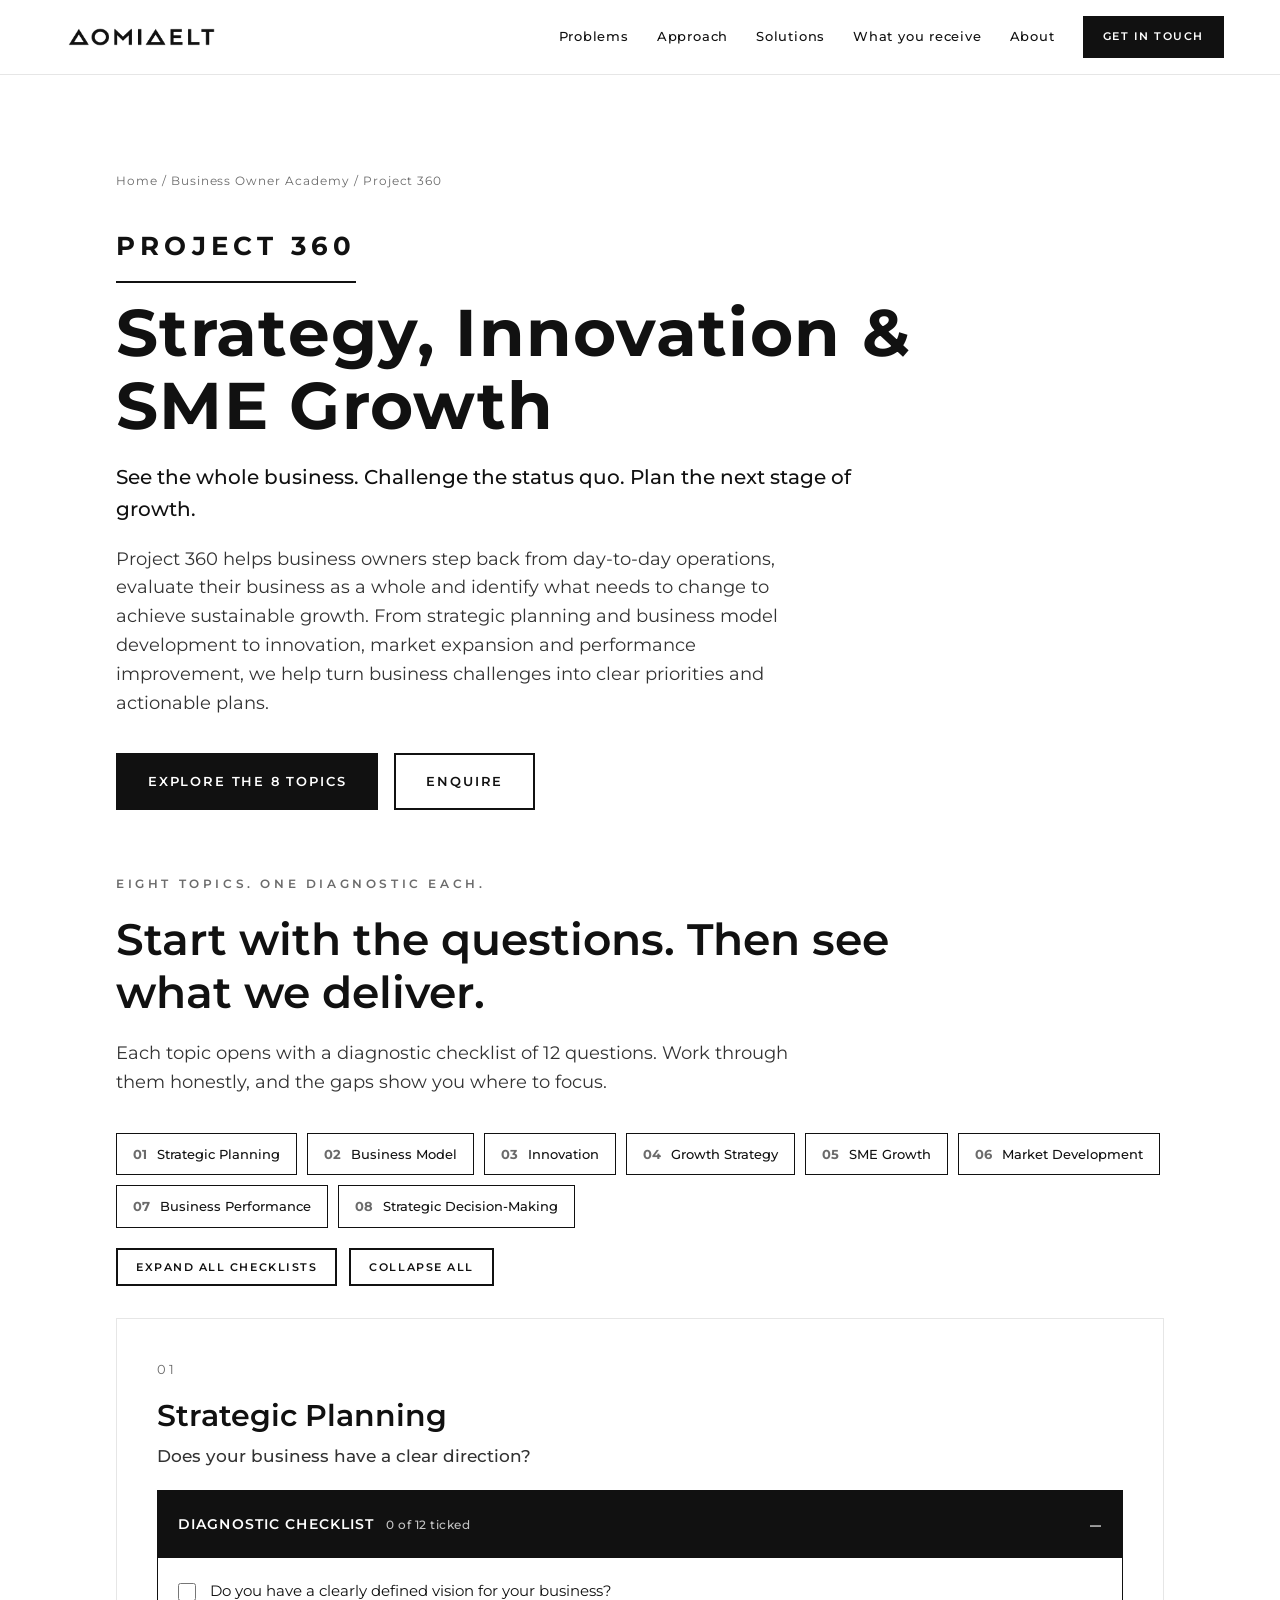
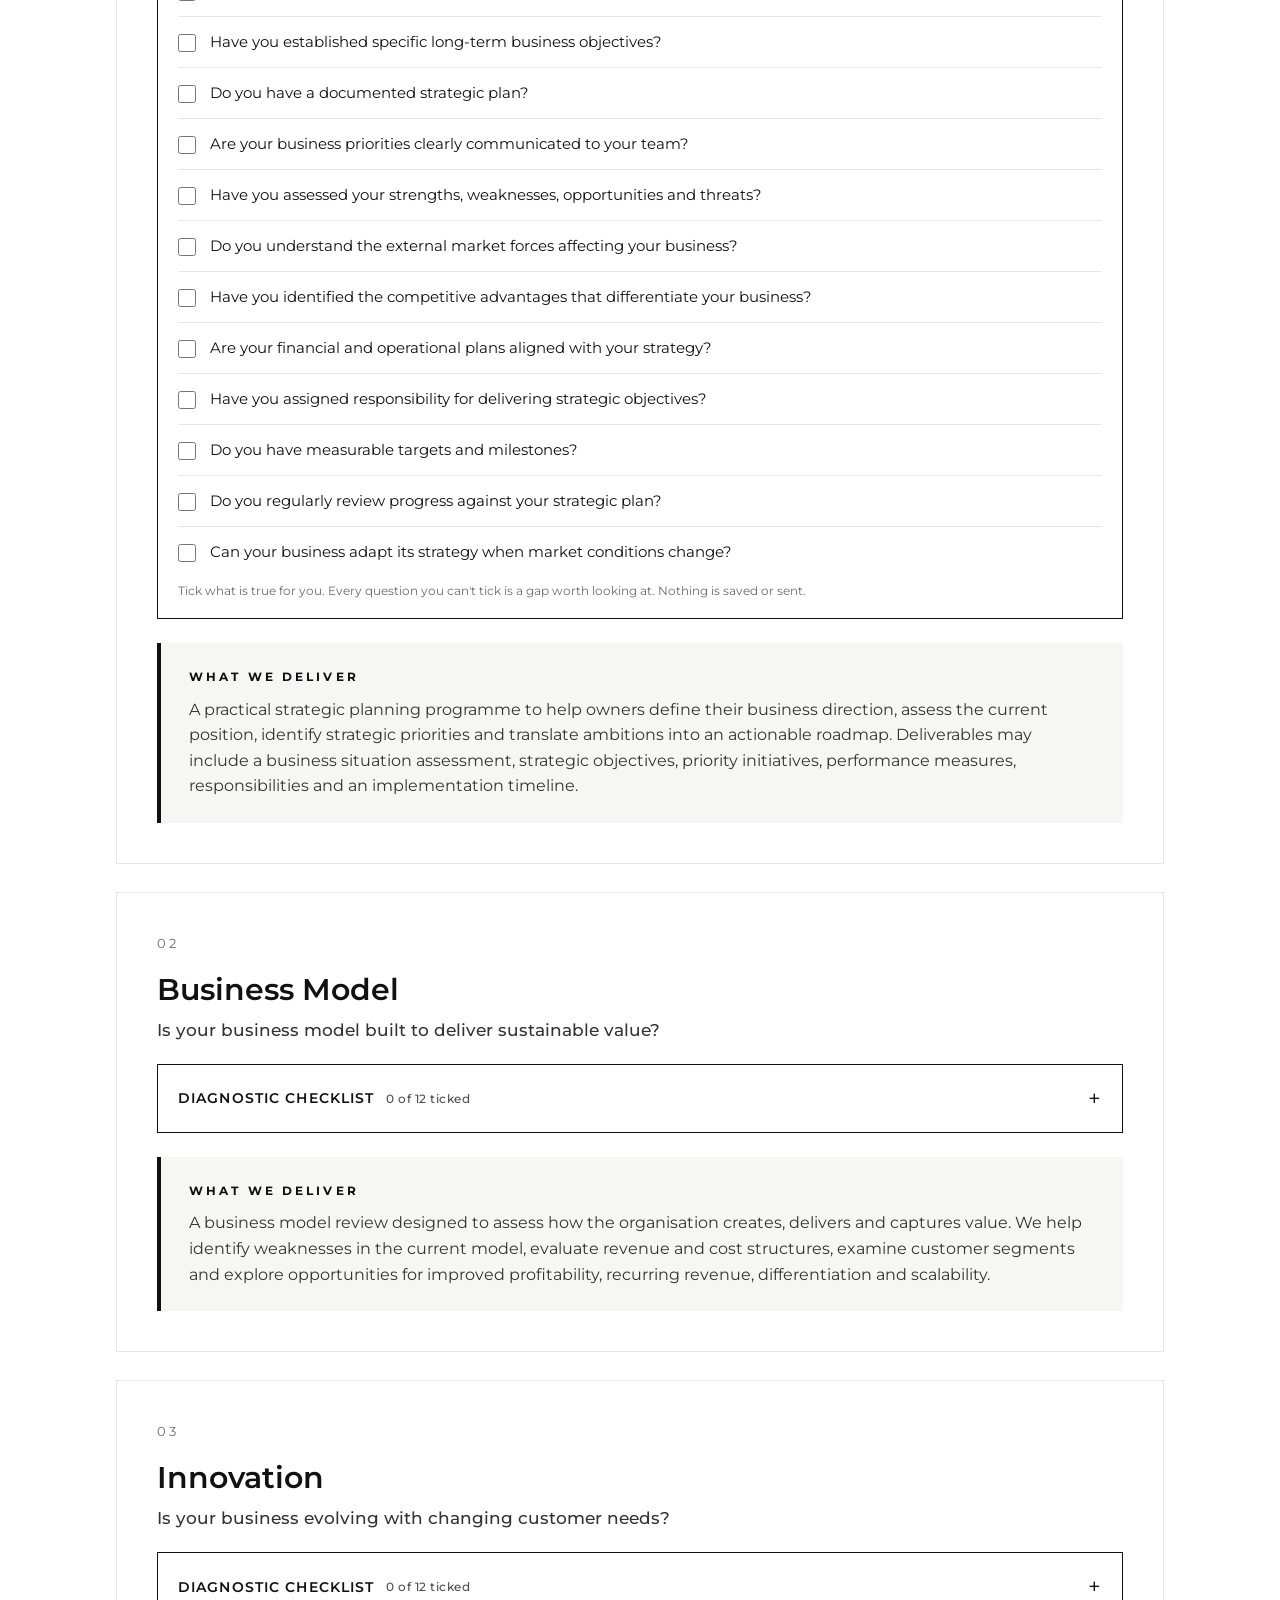
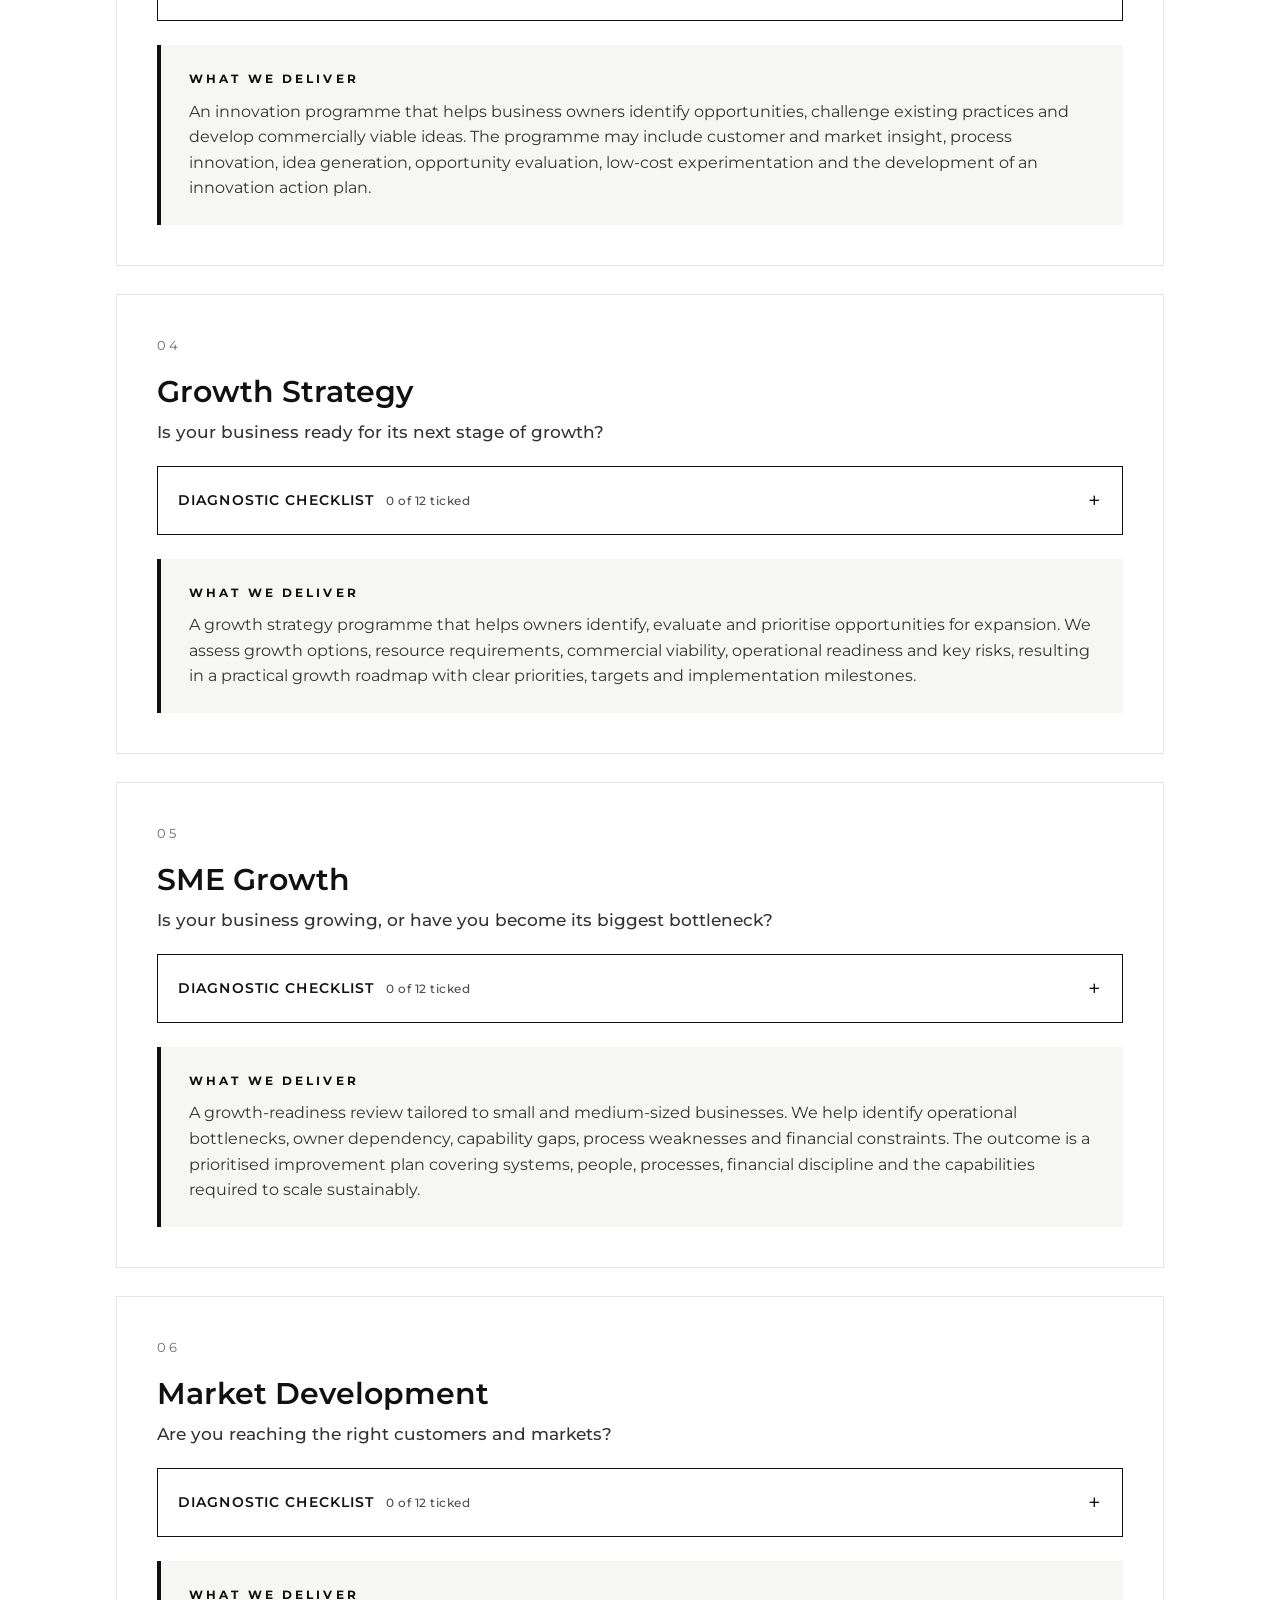
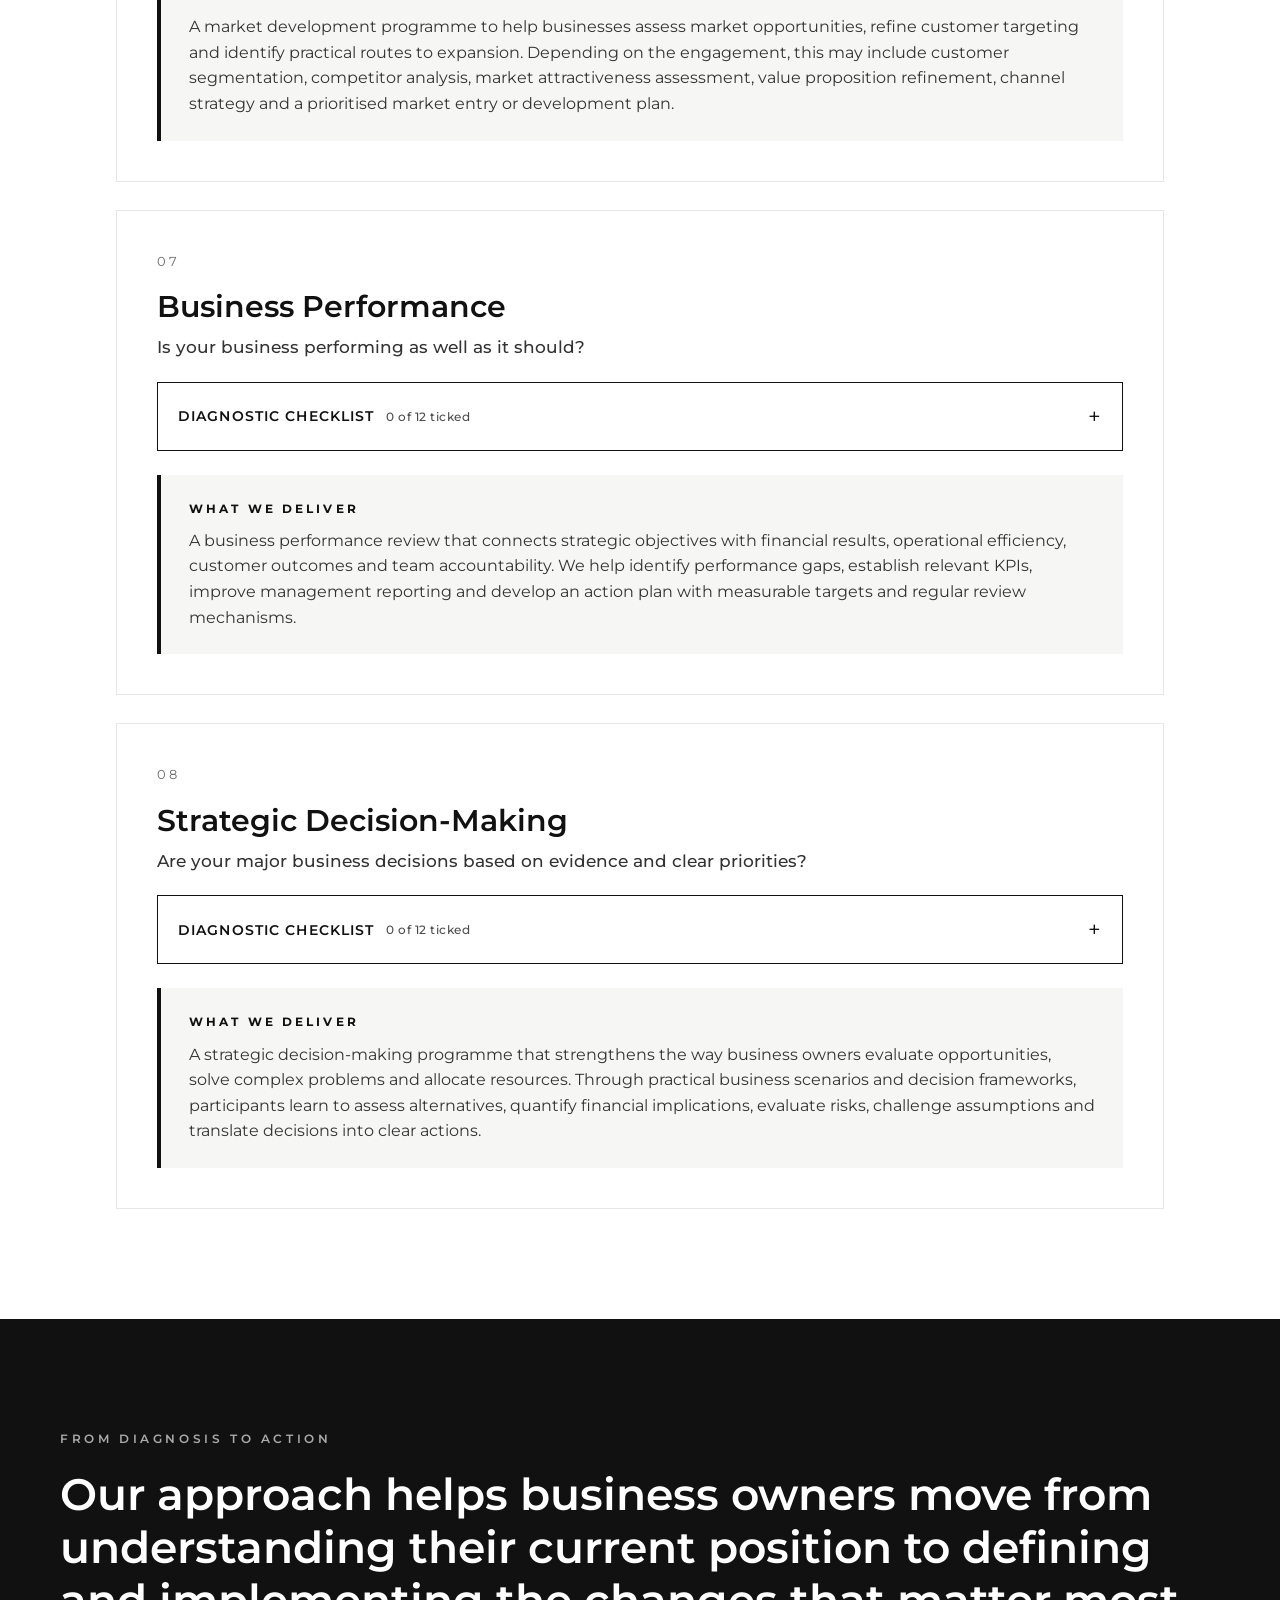
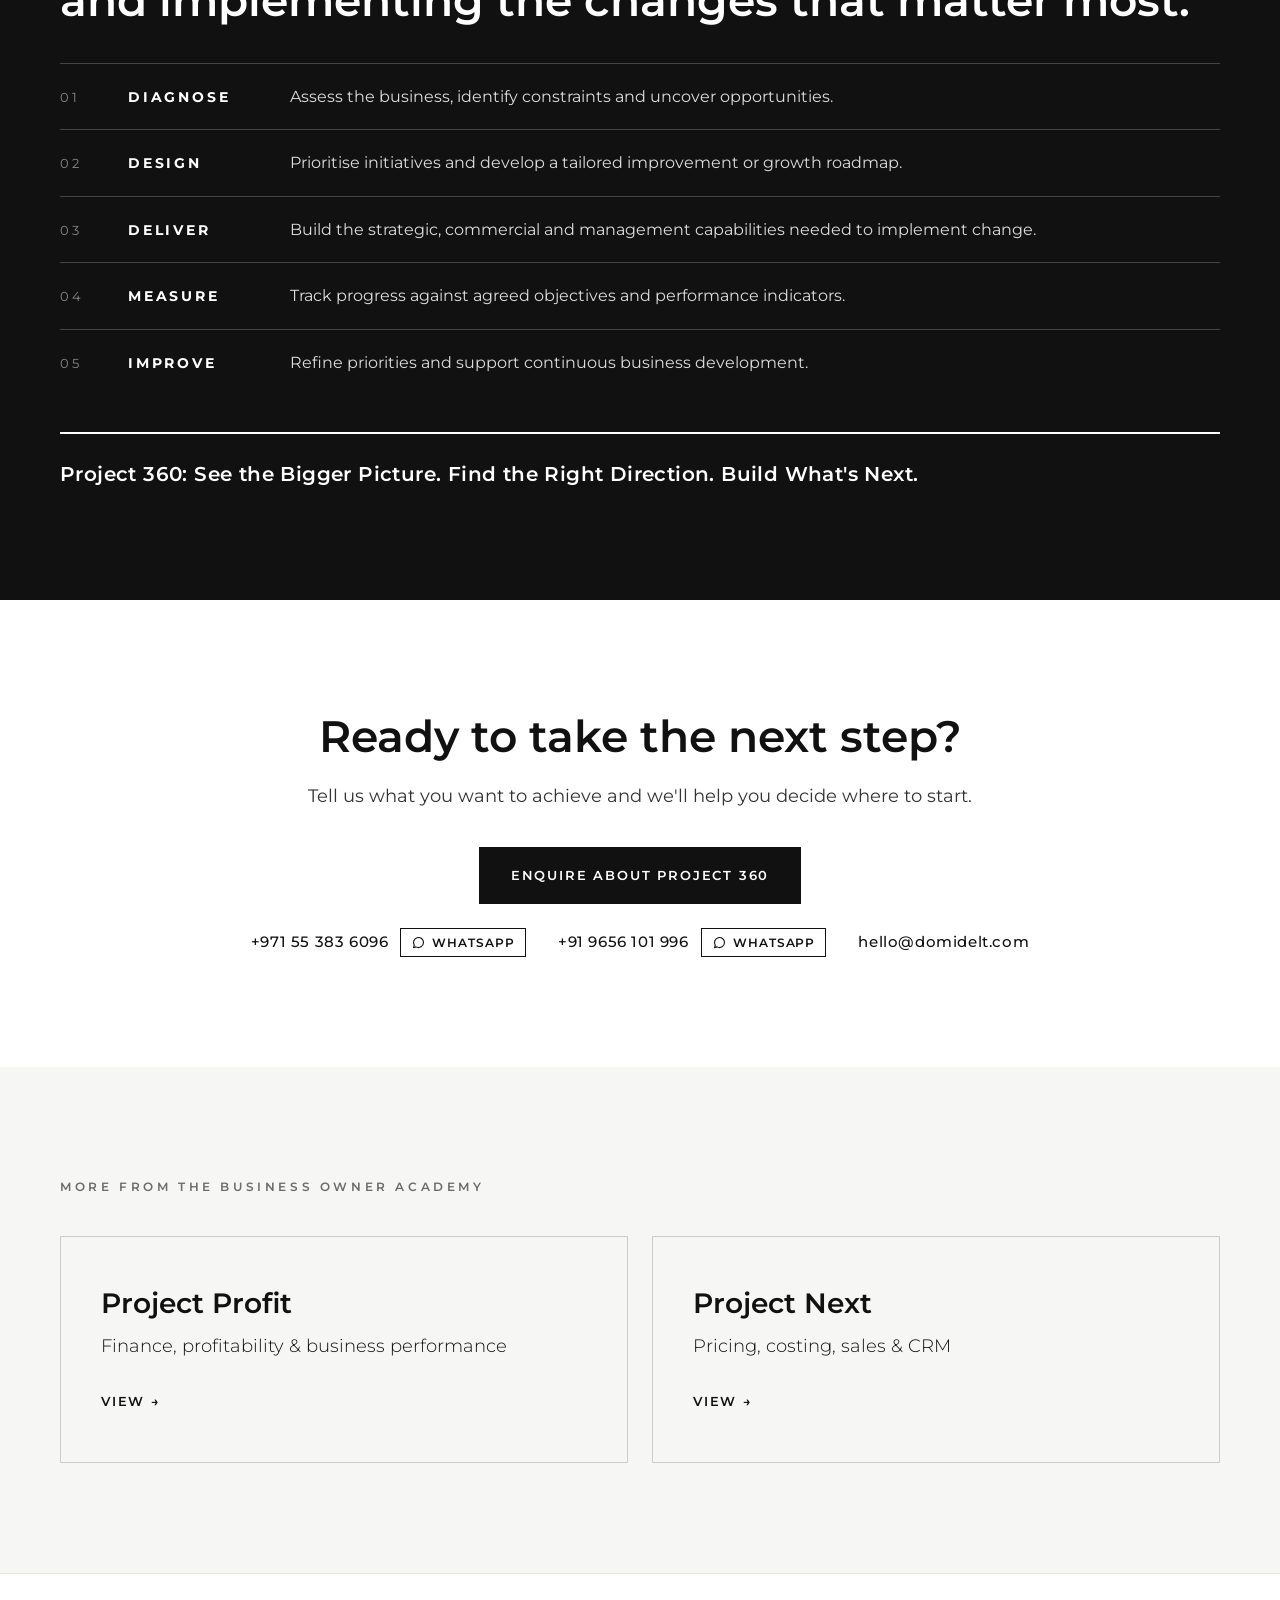
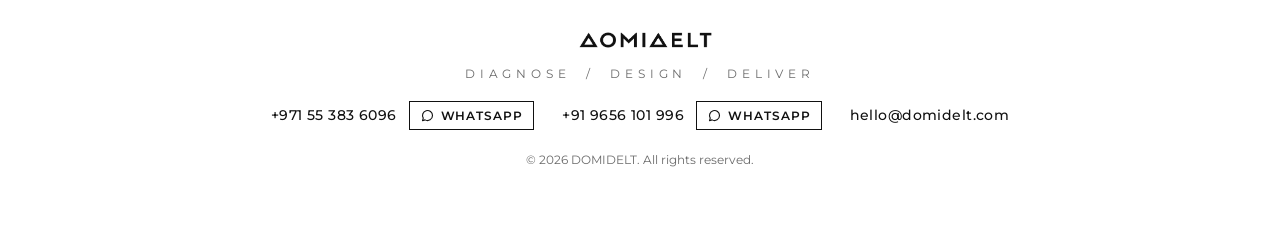
==== commit 6080db18: "Add files via upload" ====
--- a/project-360/index.html
+++ b/project-360/index.html
@@ -195,8 +195,8 @@
     <p class="lead">Tell us what you want to achieve and we'll help you decide where to start.</p>
     <a class="btn" href="mailto:hello@domidelt.com?subject=Enquiry%3A%20Project%20360">Enquire about Project 360</a>
     <p class="contact-lines">
-      <a href="tel:+971553836096">+971 55 383 6096</a>
-      <a href="tel:+919656101996">+91 9656 101 996</a>
+      <span class="cl"><a href="tel:+971553836096">+971 55 383 6096</a><a class="wa" href="https://wa.me/971553836096?text=Hello%20DOMIDELT%2C%20I%27d%20like%20to%20find%20out%20more." target="_blank" rel="noopener"><svg class="ico" viewBox="0 0 24 24" aria-hidden="true"><path d="M20 12a8 8 0 0 1-11.9 7L4 20.2l1.2-4A8 8 0 1 1 20 12z" fill="none" stroke="currentColor" stroke-width="1.8" stroke-linejoin="round"/></svg>WhatsApp</a></span>
+      <span class="cl"><a href="tel:+919656101996">+91 9656 101 996</a><a class="wa" href="https://wa.me/919656101996?text=Hello%20DOMIDELT%2C%20I%27d%20like%20to%20find%20out%20more." target="_blank" rel="noopener"><svg class="ico" viewBox="0 0 24 24" aria-hidden="true"><path d="M20 12a8 8 0 0 1-11.9 7L4 20.2l1.2-4A8 8 0 1 1 20 12z" fill="none" stroke="currentColor" stroke-width="1.8" stroke-linejoin="round"/></svg>WhatsApp</a></span>
       <a href="mailto:hello@domidelt.com">hello@domidelt.com</a>
     </p>
   </section>
@@ -211,10 +211,10 @@
   <div class="foot-brand"><picture><source media="(prefers-color-scheme: dark)" srcset="../assets/logo-wordmark-white.png"><img src="../assets/logo-wordmark.png" alt="DOMIDELT" class="foot-logo"></picture></div>
   <p class="micro">DIAGNOSE&nbsp;&nbsp;/&nbsp;&nbsp;DESIGN&nbsp;&nbsp;/&nbsp;&nbsp;DELIVER</p>
   <p class="foot-contact">
-    <a href="tel:+971553836096">+971 55 383 6096</a>
-    <a href="tel:+919656101996">+91 9656 101 996</a>
-    <a href="mailto:hello@domidelt.com">hello@domidelt.com</a>
-  </p>
+      <span class="cl"><a href="tel:+971553836096">+971 55 383 6096</a><a class="wa" href="https://wa.me/971553836096?text=Hello%20DOMIDELT%2C%20I%27d%20like%20to%20find%20out%20more." target="_blank" rel="noopener"><svg class="ico" viewBox="0 0 24 24" aria-hidden="true"><path d="M20 12a8 8 0 0 1-11.9 7L4 20.2l1.2-4A8 8 0 1 1 20 12z" fill="none" stroke="currentColor" stroke-width="1.8" stroke-linejoin="round"/></svg>WhatsApp</a></span>
+      <span class="cl"><a href="tel:+919656101996">+91 9656 101 996</a><a class="wa" href="https://wa.me/919656101996?text=Hello%20DOMIDELT%2C%20I%27d%20like%20to%20find%20out%20more." target="_blank" rel="noopener"><svg class="ico" viewBox="0 0 24 24" aria-hidden="true"><path d="M20 12a8 8 0 0 1-11.9 7L4 20.2l1.2-4A8 8 0 1 1 20 12z" fill="none" stroke="currentColor" stroke-width="1.8" stroke-linejoin="round"/></svg>WhatsApp</a></span>
+      <a href="mailto:hello@domidelt.com">hello@domidelt.com</a>
+    </p>
   <p class="copy">&copy; <span id="y"></span> DOMIDELT. All rights reserved.</p>
 </footer>
 
--- a/styles.css
+++ b/styles.css
@@ -319,3 +319,74 @@
   table.mini { font-size: 13px; }
   table.mini th, table.mini td { padding: 8px 6px; }
 }
+
+/* =====================================================
+   COLLAPSIBLE DELIVERABLE BOXES
+   ===================================================== */
+.boxes { display: grid; grid-template-columns: repeat(6, minmax(0, 1fr)); gap: 24px; margin-top: 32px; align-items: start; }
+.box { grid-column: span 2; background: var(--paper); border: 1px solid var(--line); transition: border-color .2s, box-shadow .2s; }
+.box.half { grid-column: span 3; }
+.box:hover, .box[open] { border-color: var(--ink); }
+.box:hover { box-shadow: 0 8px 24px rgba(0,0,0,.07); }
+.box summary { list-style: none; cursor: pointer; display: flex; flex-direction: column; align-items: flex-start; gap: 8px; padding: 26px 56px 26px 26px; position: relative; }
+.box summary::-webkit-details-marker { display: none; }
+.box summary::after { content: "+"; position: absolute; right: 22px; top: 20px; font-size: 28px; font-weight: 300; line-height: 1; }
+.box[open] summary::after { content: "–"; }
+.box summary:focus-visible { outline: 2px solid var(--ink); outline-offset: -4px; }
+.box-title { font-size: 15px; font-weight: 700; letter-spacing: .12em; text-transform: uppercase; }
+.box-desc { color: var(--soft); font-size: 15px; }
+.box-body { padding: 18px 26px 26px; border-top: 1px solid var(--line); }
+.box-body .recv-sub { margin-bottom: 10px; }
+
+/* about profile */
+.profile { border: 1px solid var(--ink); padding: clamp(22px, 3vw, 32px); }
+.profile-name { font-size: clamp(26px, 3.4vw, 36px); font-weight: 700; line-height: 1.1; }
+.profile-role { font-size: 17px; font-weight: 600; margin: 8px 0 14px; }
+.profile-statement { color: var(--soft); margin-bottom: 24px; }
+.profile .about-label { margin-top: 18px; }
+.pills.small span { padding: 7px 12px; font-size: 13px; }
+.creds li { padding: 9px 0; border-top: 1px solid var(--line); font-size: 15px; color: var(--soft); }
+.creds strong { color: var(--ink); }
+.process { grid-template-columns: repeat(3, minmax(0, 1fr)); }
+
+@media (max-width: 900px) {
+  .boxes { grid-template-columns: minmax(0, 1fr); }
+  .box, .box.half { grid-column: auto; }
+  .process { grid-template-columns: minmax(0, 1fr); }
+}
+
+/* =====================================================
+   WHATSAPP, WORKFLOW BOXES, SINGLE-CHECKLIST PAGES
+   ===================================================== */
+.cl { display: inline-flex; align-items: center; gap: 12px; flex-wrap: wrap; justify-content: center; }
+a.wa { display: inline-flex; align-items: center; gap: 6px; border: 1px solid currentColor; padding: 4px 10px; font-size: 12px; font-weight: 600; letter-spacing: .08em; text-transform: uppercase; transition: background .2s, color .2s; }
+a.wa:hover { background: var(--ink); color: var(--paper); border-bottom-color: var(--ink); }
+.section.dark a.wa:hover { background: #fff; color: #111; border-color: #fff; }
+a.wa .ico { width: 15px; height: 15px; flex: none; }
+.contact-lines, .foot-contact { align-items: center; }
+
+/* boxes become a numbered workflow */
+.boxes { display: flex; flex-direction: column; gap: 0; max-width: 960px; }
+.box summary { display: grid; grid-template-columns: 44px minmax(0, 1fr) auto; align-items: center; column-gap: 18px; padding: 22px 64px 22px 22px; }
+.box summary::after { top: 50%; transform: translateY(-50%); right: 24px; }
+.box-num { width: 44px; height: 44px; border: 2px solid var(--ink); border-radius: 50%; display: flex; align-items: center; justify-content: center; font-weight: 700; font-size: 16px; }
+.box-main { display: flex; flex-direction: column; gap: 6px; min-width: 0; }
+.box-body { padding: 18px 26px 26px 84px; }
+.flow-arrow { display: flex; align-items: center; height: 46px; padding-left: 33px; color: var(--ink); }
+.flow-arrow svg { width: 22px; height: 22px; }
+@media (max-width: 700px) {
+  .box summary { grid-template-columns: 40px minmax(0, 1fr); padding: 18px 52px 18px 16px; column-gap: 14px; row-gap: 10px; }
+  .box-num { width: 40px; height: 40px; }
+  .box summary .badge { grid-column: 2; justify-self: start; }
+  .box summary::after { right: 16px; }
+  .box-body { padding: 16px 18px 22px; }
+  .flow-arrow { padding-left: 29px; }
+}
+
+/* single-checklist project pages */
+.reset-row { margin: 4px 20px 22px; }
+.topic.single { padding: clamp(20px, 3vw, 32px); }
+
+/* uniform workflow box width */
+.boxes{align-items:stretch}
+.boxes .box{width:100%}
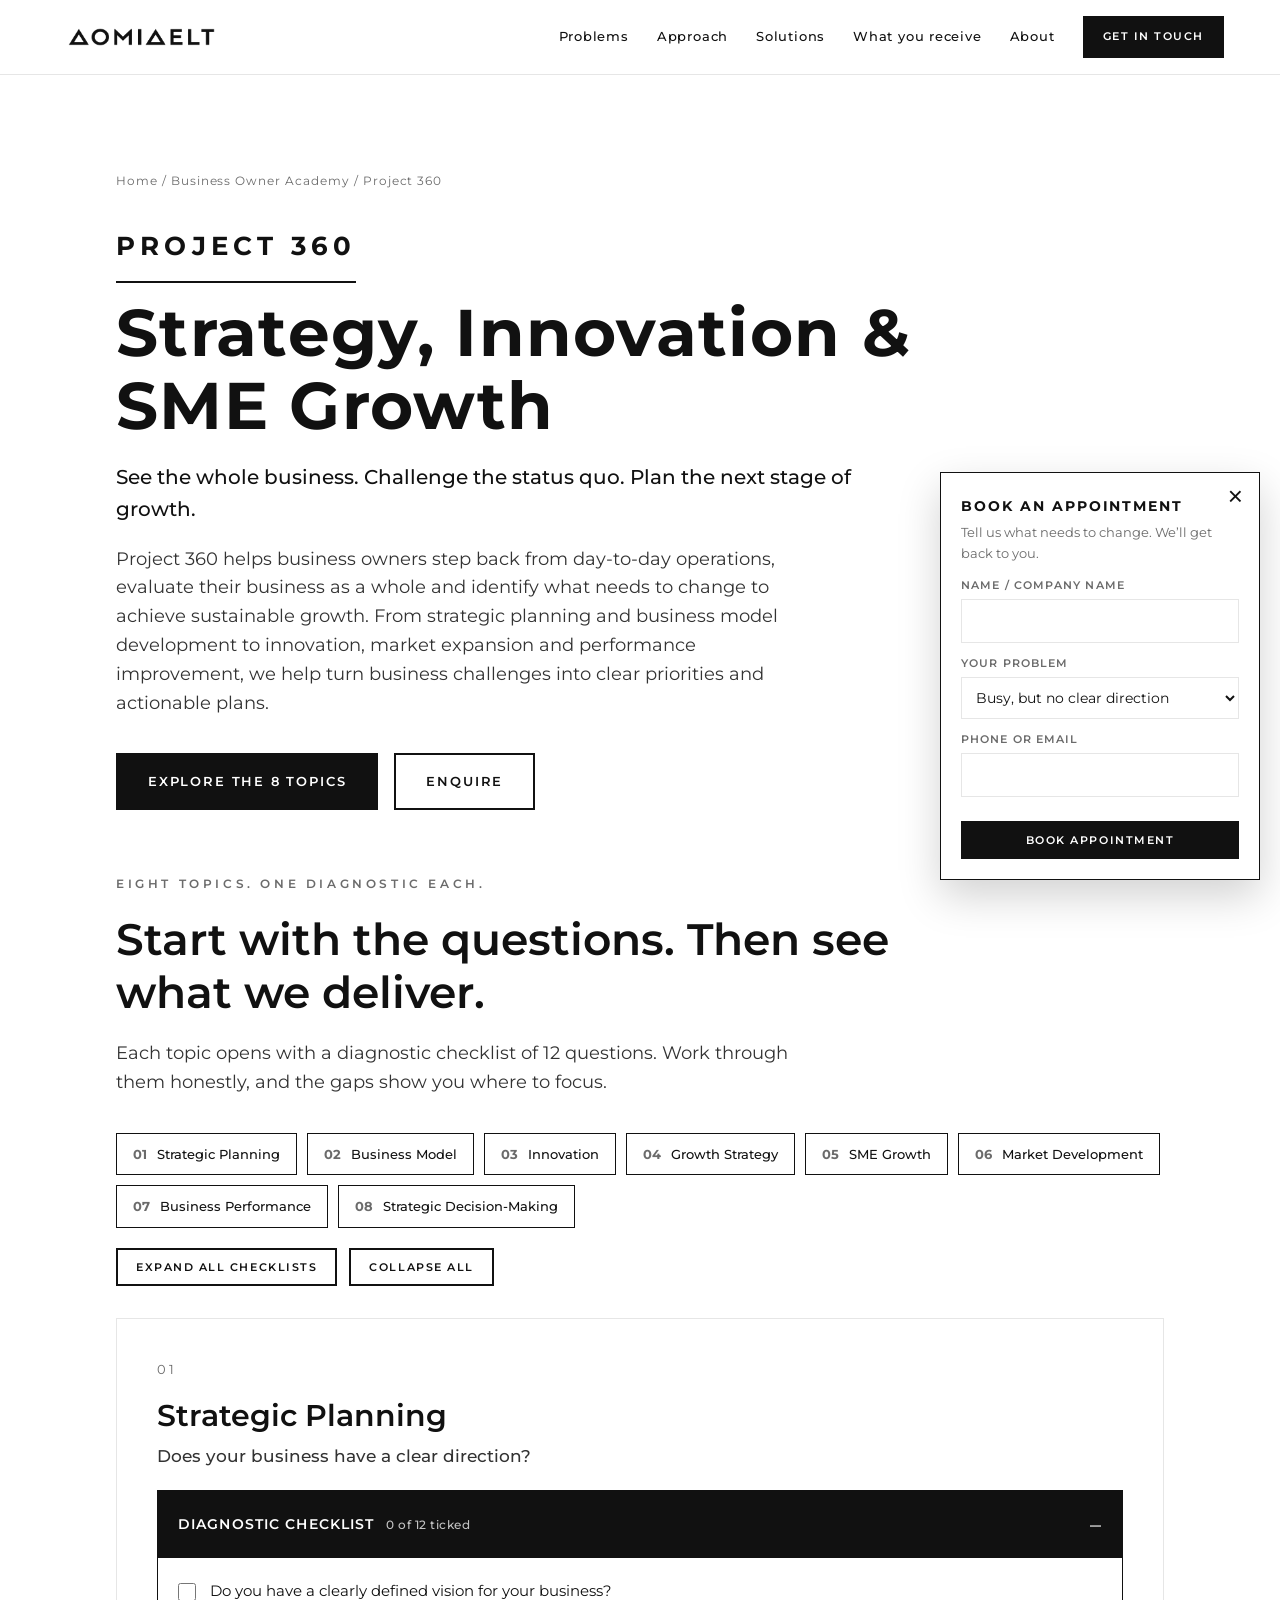
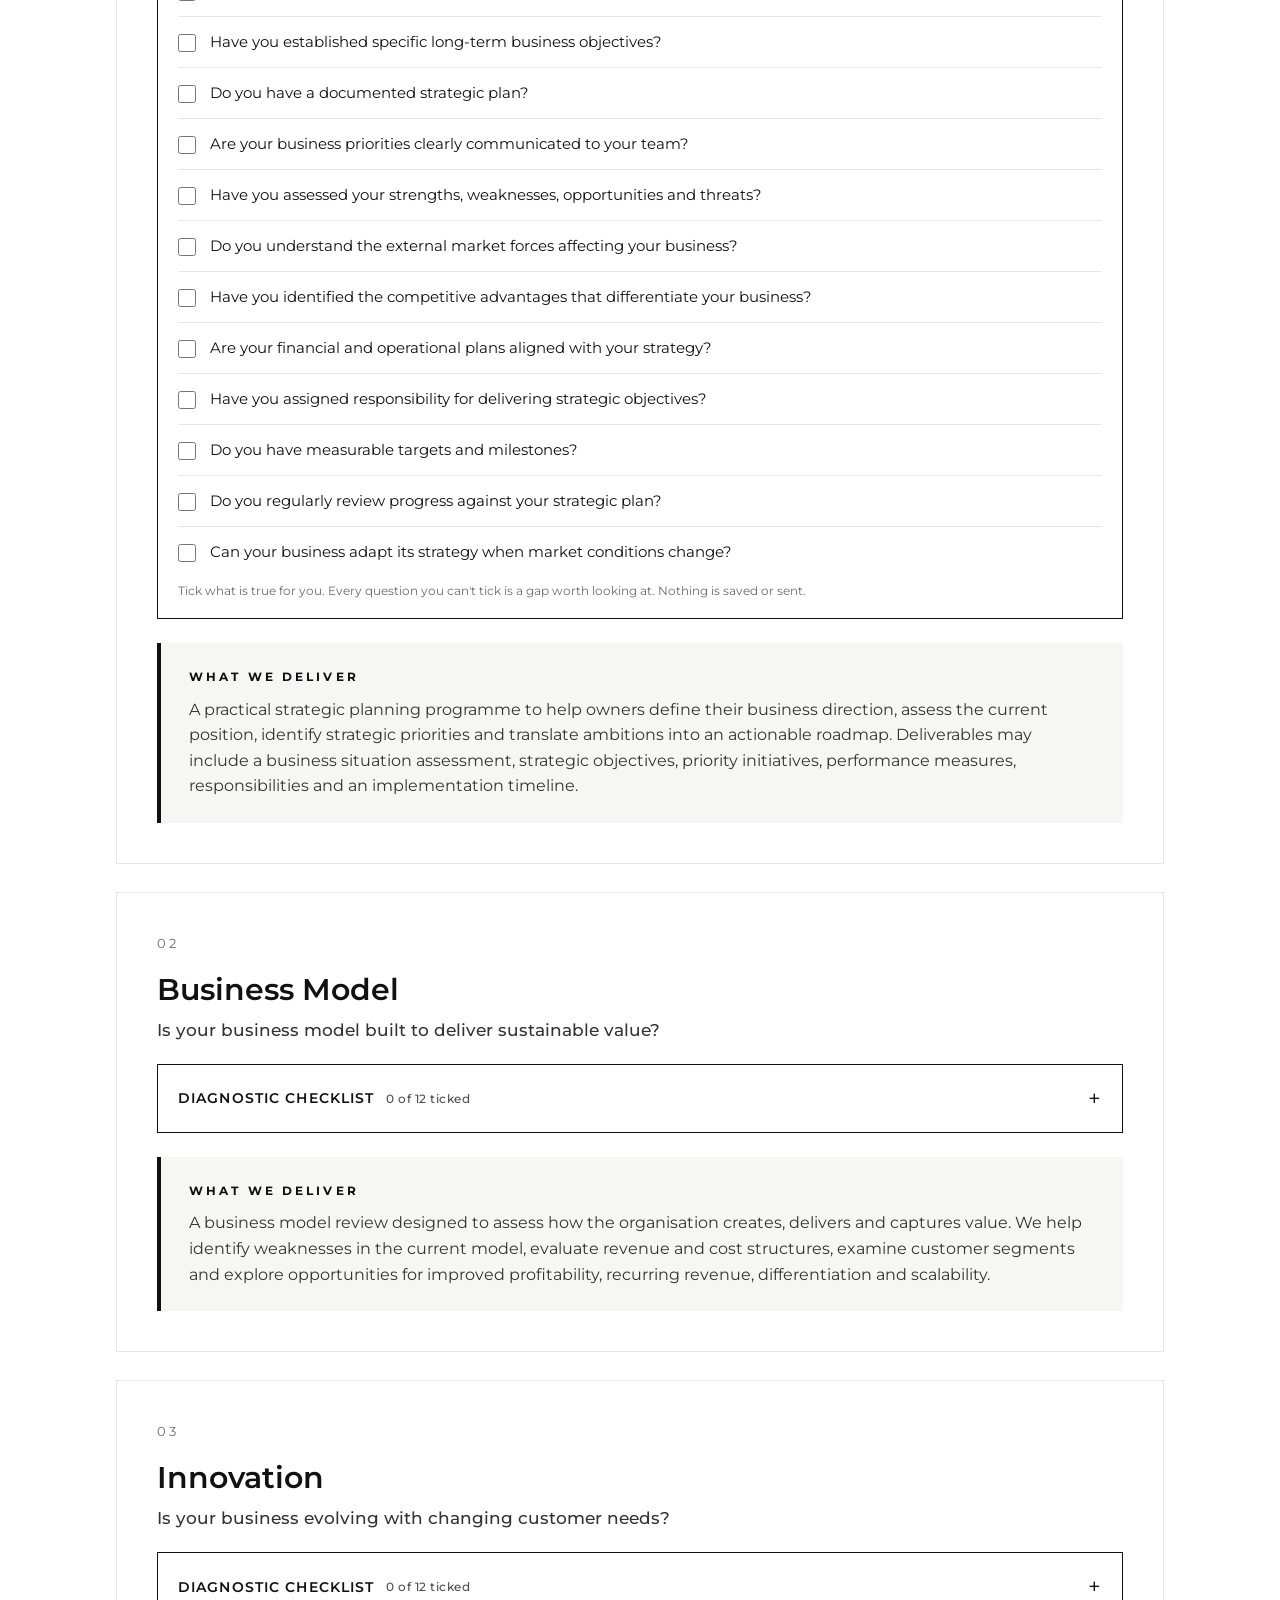
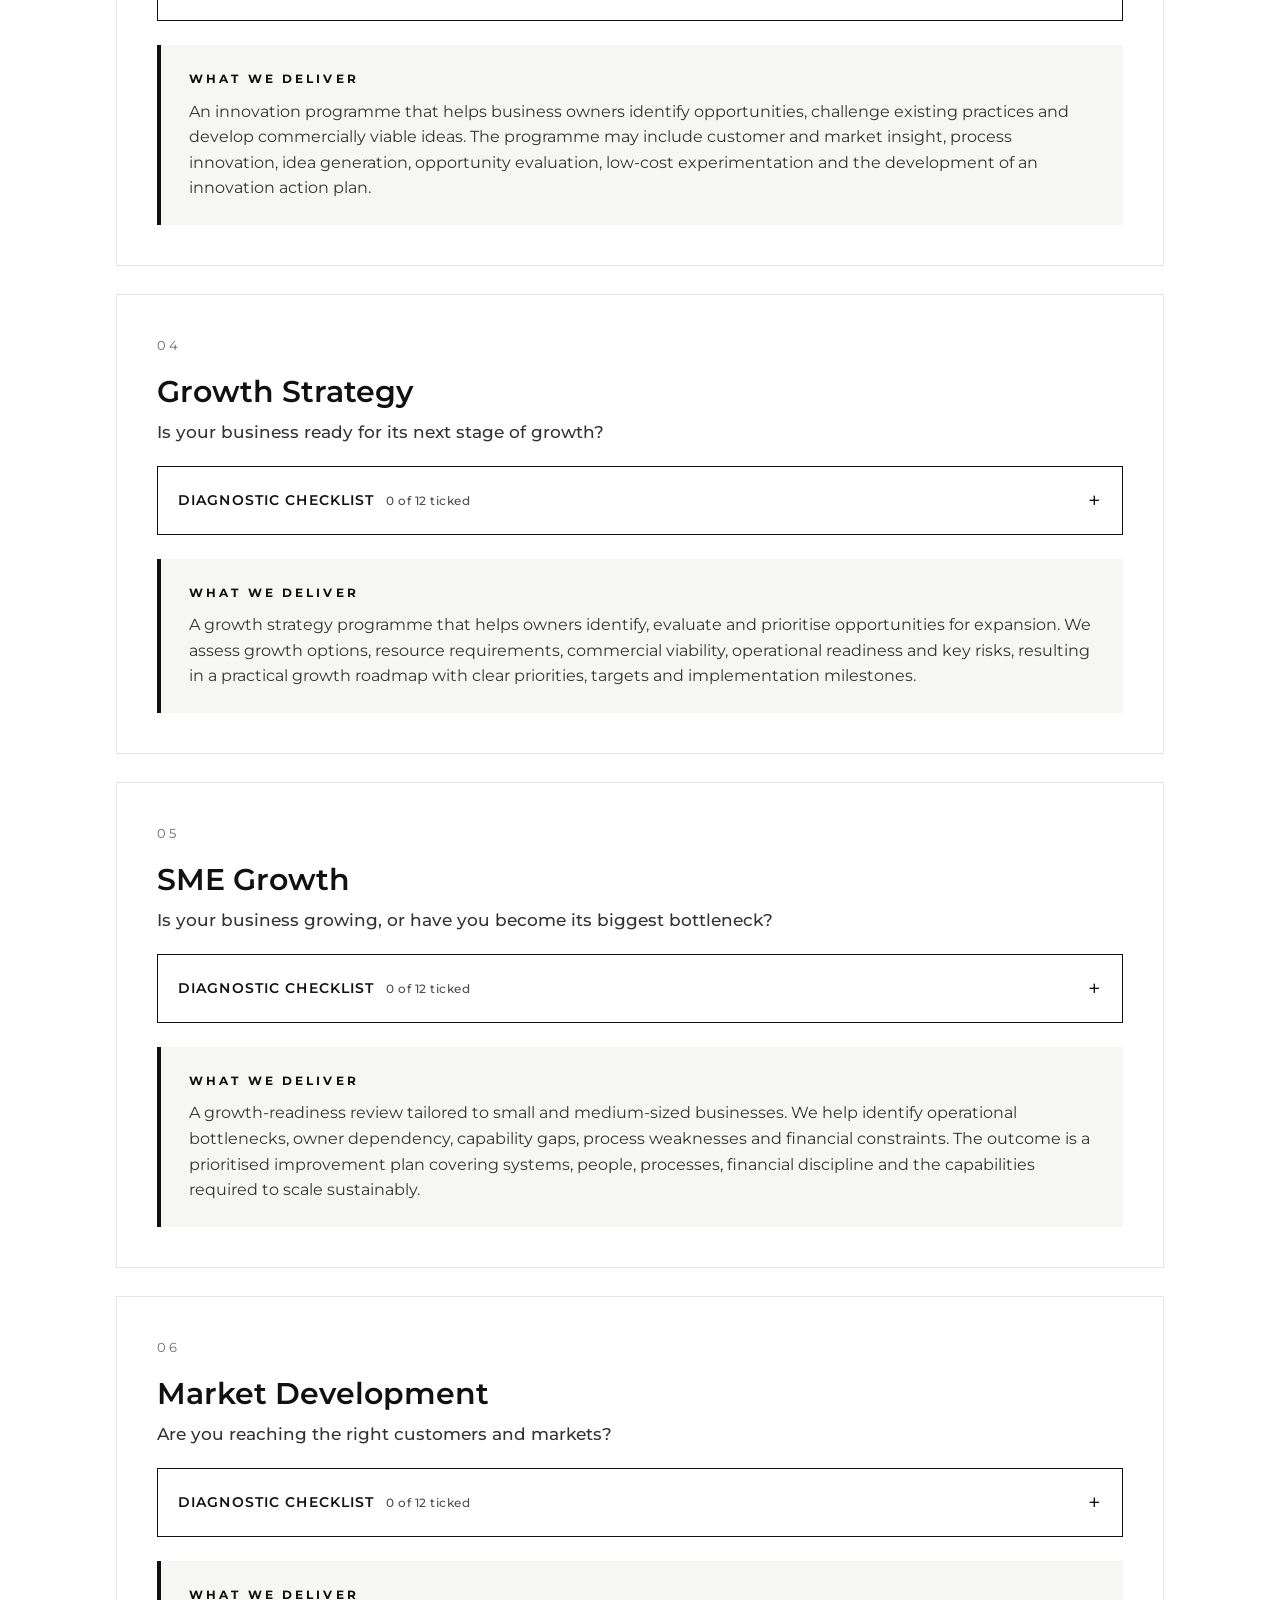
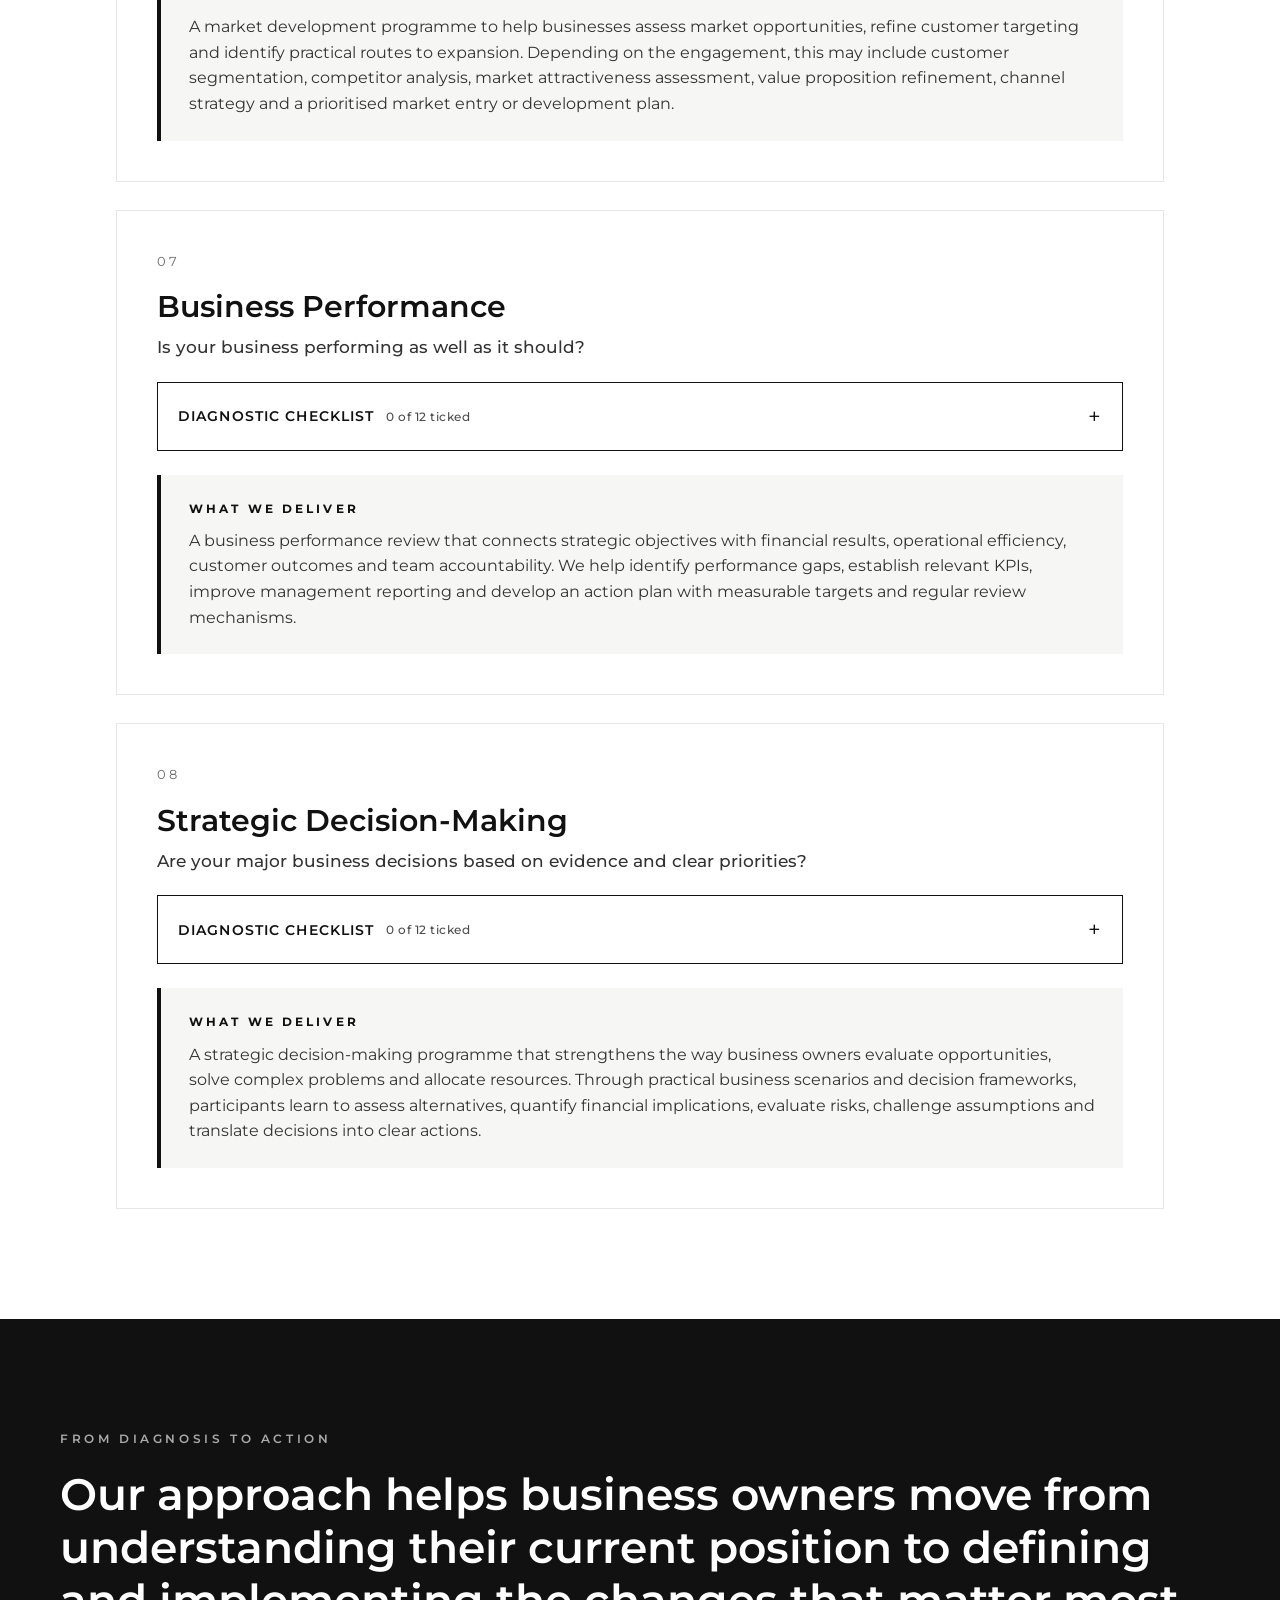
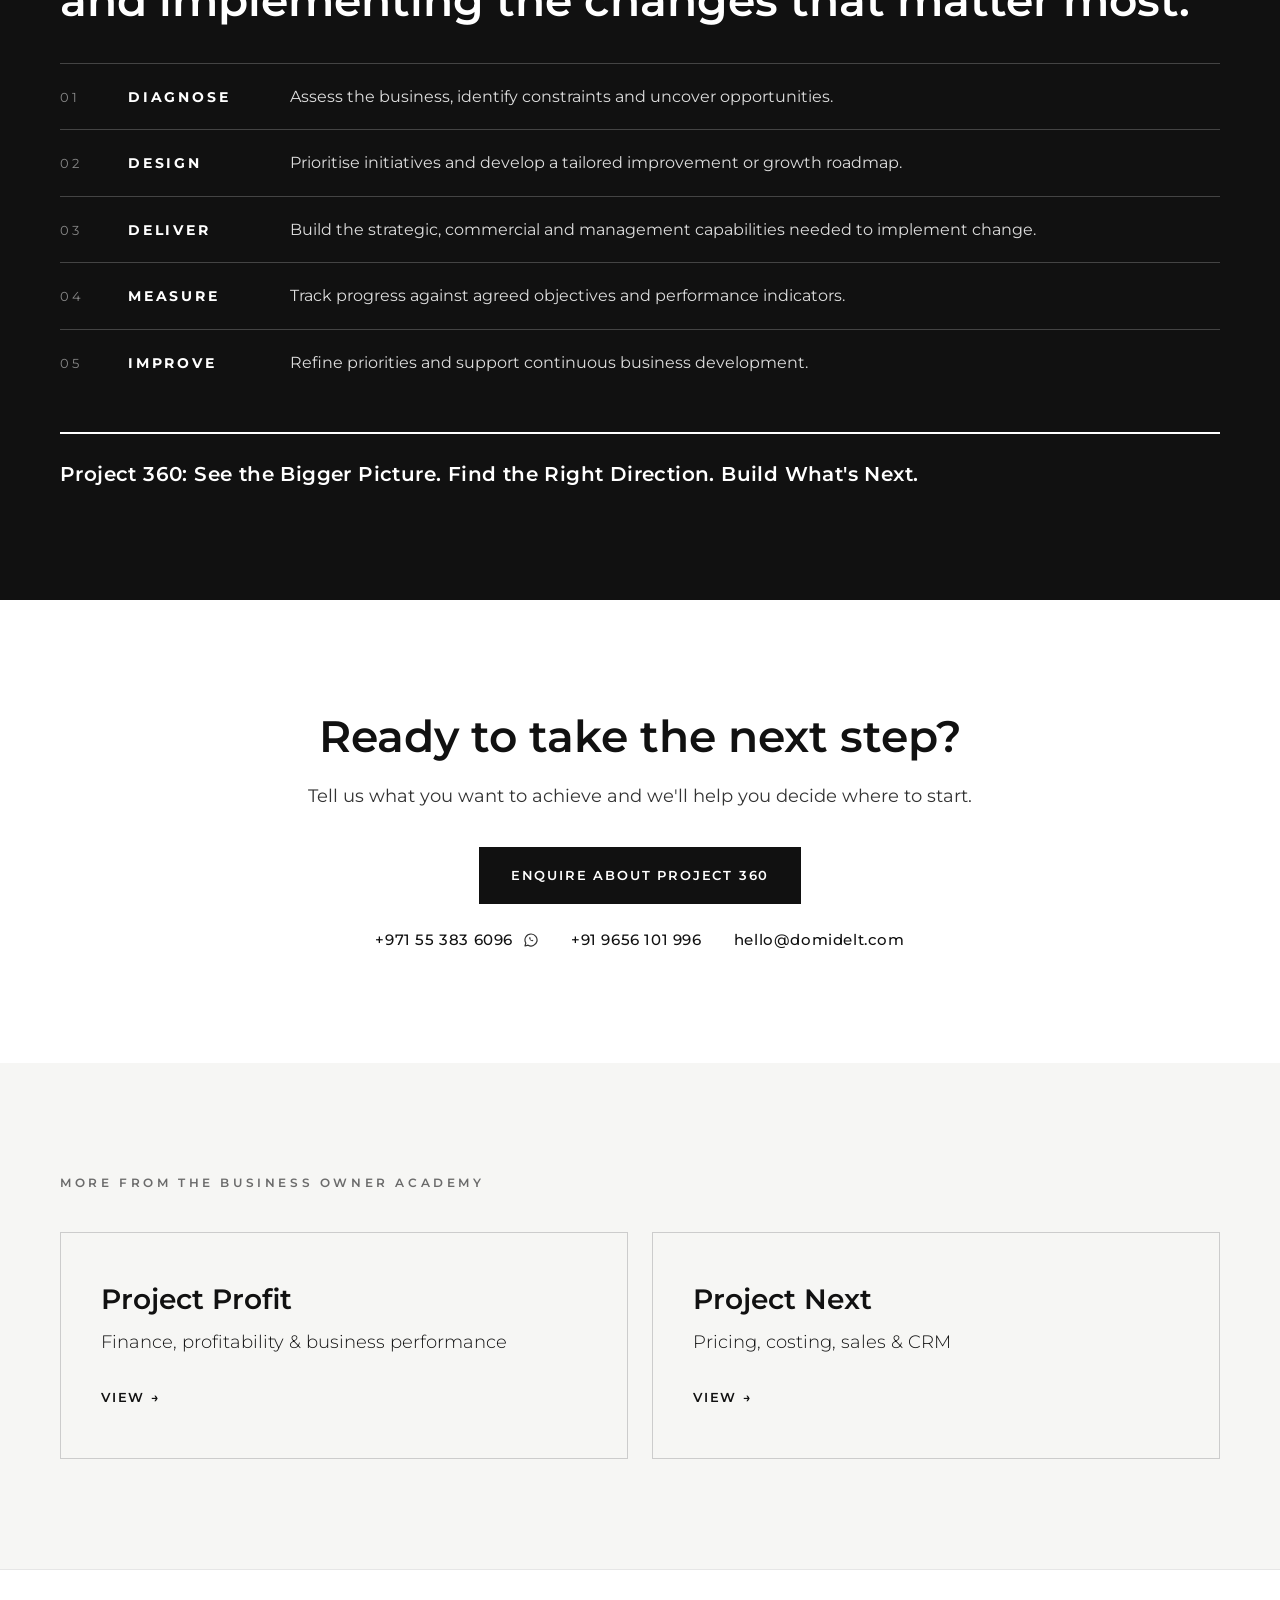
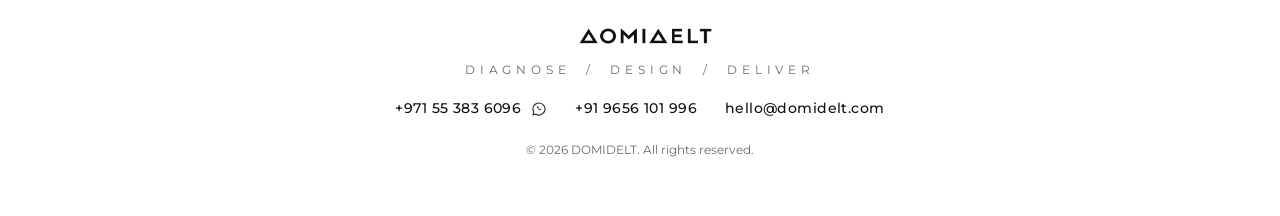
==== commit 731dd24b: "Add files via upload" ====
--- a/project-360/index.html
+++ b/project-360/index.html
@@ -195,8 +195,8 @@
     <p class="lead">Tell us what you want to achieve and we'll help you decide where to start.</p>
     <a class="btn" href="mailto:hello@domidelt.com?subject=Enquiry%3A%20Project%20360">Enquire about Project 360</a>
     <p class="contact-lines">
-      <span class="cl"><a href="tel:+971553836096">+971 55 383 6096</a><a class="wa" href="https://wa.me/971553836096?text=Hello%20DOMIDELT%2C%20I%27d%20like%20to%20find%20out%20more." target="_blank" rel="noopener"><svg class="ico" viewBox="0 0 24 24" aria-hidden="true"><path d="M20 12a8 8 0 0 1-11.9 7L4 20.2l1.2-4A8 8 0 1 1 20 12z" fill="none" stroke="currentColor" stroke-width="1.8" stroke-linejoin="round"/></svg>WhatsApp</a></span>
-      <span class="cl"><a href="tel:+919656101996">+91 9656 101 996</a><a class="wa" href="https://wa.me/919656101996?text=Hello%20DOMIDELT%2C%20I%27d%20like%20to%20find%20out%20more." target="_blank" rel="noopener"><svg class="ico" viewBox="0 0 24 24" aria-hidden="true"><path d="M20 12a8 8 0 0 1-11.9 7L4 20.2l1.2-4A8 8 0 1 1 20 12z" fill="none" stroke="currentColor" stroke-width="1.8" stroke-linejoin="round"/></svg>WhatsApp</a></span>
+      <span class="cl"><a href="tel:+971553836096">+971 55 383 6096</a><a class="wa" href="https://wa.me/971553836096?text=Hello%20DOMIDELT%2C%20I%27d%20like%20to%20find%20out%20more." target="_blank" rel="noopener" aria-label="WhatsApp" title="WhatsApp"><svg class="ico" viewBox="0 0 24 24" aria-hidden="true"><path d="M12 3a9 9 0 0 0-7.8 13.5L3 21l4.6-1.2A9 9 0 1 0 12 3z" fill="none" stroke="currentColor" stroke-width="1.8" stroke-linejoin="round"/><path d="M9 8.5c.3 2.6 2.9 5.2 5.5 5.5l1.2-1.4-2-1-.9.7c-.8-.4-1.5-1.1-1.9-1.9l.7-.9-1-2z" fill="currentColor"/></svg></a></span>
+      <span class="cl"><a href="tel:+919656101996">+91 9656 101 996</a></span>
       <a href="mailto:hello@domidelt.com">hello@domidelt.com</a>
     </p>
   </section>
@@ -211,8 +211,8 @@
   <div class="foot-brand"><picture><source media="(prefers-color-scheme: dark)" srcset="../assets/logo-wordmark-white.png"><img src="../assets/logo-wordmark.png" alt="DOMIDELT" class="foot-logo"></picture></div>
   <p class="micro">DIAGNOSE&nbsp;&nbsp;/&nbsp;&nbsp;DESIGN&nbsp;&nbsp;/&nbsp;&nbsp;DELIVER</p>
   <p class="foot-contact">
-      <span class="cl"><a href="tel:+971553836096">+971 55 383 6096</a><a class="wa" href="https://wa.me/971553836096?text=Hello%20DOMIDELT%2C%20I%27d%20like%20to%20find%20out%20more." target="_blank" rel="noopener"><svg class="ico" viewBox="0 0 24 24" aria-hidden="true"><path d="M20 12a8 8 0 0 1-11.9 7L4 20.2l1.2-4A8 8 0 1 1 20 12z" fill="none" stroke="currentColor" stroke-width="1.8" stroke-linejoin="round"/></svg>WhatsApp</a></span>
-      <span class="cl"><a href="tel:+919656101996">+91 9656 101 996</a><a class="wa" href="https://wa.me/919656101996?text=Hello%20DOMIDELT%2C%20I%27d%20like%20to%20find%20out%20more." target="_blank" rel="noopener"><svg class="ico" viewBox="0 0 24 24" aria-hidden="true"><path d="M20 12a8 8 0 0 1-11.9 7L4 20.2l1.2-4A8 8 0 1 1 20 12z" fill="none" stroke="currentColor" stroke-width="1.8" stroke-linejoin="round"/></svg>WhatsApp</a></span>
+      <span class="cl"><a href="tel:+971553836096">+971 55 383 6096</a><a class="wa" href="https://wa.me/971553836096?text=Hello%20DOMIDELT%2C%20I%27d%20like%20to%20find%20out%20more." target="_blank" rel="noopener" aria-label="WhatsApp" title="WhatsApp"><svg class="ico" viewBox="0 0 24 24" aria-hidden="true"><path d="M12 3a9 9 0 0 0-7.8 13.5L3 21l4.6-1.2A9 9 0 1 0 12 3z" fill="none" stroke="currentColor" stroke-width="1.8" stroke-linejoin="round"/><path d="M9 8.5c.3 2.6 2.9 5.2 5.5 5.5l1.2-1.4-2-1-.9.7c-.8-.4-1.5-1.1-1.9-1.9l.7-.9-1-2z" fill="currentColor"/></svg></a></span>
+      <span class="cl"><a href="tel:+919656101996">+91 9656 101 996</a></span>
       <a href="mailto:hello@domidelt.com">hello@domidelt.com</a>
     </p>
   <p class="copy">&copy; <span id="y"></span> DOMIDELT. All rights reserved.</p>
@@ -238,5 +238,6 @@
   });
 });
 </script>
+<script src="../popup.js" defer></script>
 </body>
 </html>
--- a/styles.css
+++ b/styles.css
@@ -390,3 +390,51 @@
 /* uniform workflow box width */
 .boxes{align-items:stretch}
 .boxes .box{width:100%}
+
+/* =====================================================
+   V3: no arrows, small WhatsApp icon, FAQ, popup
+   ===================================================== */
+.flow-arrow { display: none; }
+.boxes { gap: 14px; }
+
+a.wa { border: 0; padding: 0; margin-left: 2px; letter-spacing: 0; color: inherit; opacity: .85; }
+a.wa:hover, .section.dark a.wa:hover { background: none; color: inherit; opacity: 1; transform: scale(1.12); }
+a.wa .ico { width: 16px; height: 16px; }
+.cl { gap: 8px; }
+
+/* FAQ */
+.faq-list { max-width: 860px; margin-top: 28px; border-top: 1px solid var(--line); }
+.faq-item { border-bottom: 1px solid var(--line); }
+.faq-q { width: 100%; display: flex; justify-content: space-between; align-items: center; gap: 16px; text-align: left; background: none; border: 0; color: inherit; font: inherit; font-weight: 600; font-size: clamp(15px, 1.6vw, 17px); padding: 20px 4px; cursor: pointer; }
+.faq-q::after { content: "+"; font-weight: 400; font-size: 22px; line-height: 1; flex: none; transition: transform .2s; }
+.faq-a { max-height: 0; overflow: hidden; transition: max-height .3s ease; color: var(--soft); font-size: 15px; }
+.faq-a p { padding: 0 4px 20px; max-width: 70ch; }
+.faq-item.open .faq-a { max-height: 220px; }
+.faq-item.open .faq-q::after { transform: rotate(45deg); }
+@media (hover: hover) {
+  .faq-item:hover .faq-a { max-height: 220px; }
+  .faq-item:hover .faq-q::after { transform: rotate(45deg); }
+}
+.faq-q:focus-visible { outline: 2px solid var(--ink); outline-offset: 2px; }
+
+/* slide-in popup */
+.popup { position: fixed; right: 20px; bottom: 20px; z-index: 50; width: 320px; max-width: calc(100vw - 32px); background: var(--paper); color: var(--ink); border: 1px solid var(--ink); box-shadow: 0 16px 40px rgba(0,0,0,.18); padding: 22px 20px 20px; transform: translateX(calc(100% + 40px)); opacity: 0; visibility: hidden; transition: transform .45s ease, opacity .3s, visibility 0s .45s; }
+.popup.in { transform: none; opacity: 1; visibility: visible; transition: transform .45s ease, opacity .3s; }
+.popup-x { position: absolute; top: 6px; right: 10px; background: none; border: 0; color: inherit; font-size: 26px; line-height: 1; cursor: pointer; padding: 4px 6px; }
+.popup-title { font-weight: 700; font-size: 14px; letter-spacing: .14em; text-transform: uppercase; }
+.popup-sub { color: var(--mute); font-size: 13px; margin: 4px 0 14px; }
+.popup form { display: flex; flex-direction: column; gap: 12px; }
+.popup label { display: flex; flex-direction: column; gap: 4px; font-size: 11px; font-weight: 600; letter-spacing: .1em; text-transform: uppercase; color: var(--mute); }
+.popup input[type=text], .popup select { font: inherit; font-size: 14px; letter-spacing: 0; text-transform: none; font-weight: 400; color: var(--ink); background: var(--paper); border: 1px solid var(--line); padding: 10px; width: 100%; border-radius: 0; }
+.popup input:focus, .popup select:focus { outline: 2px solid var(--ink); outline-offset: 0; }
+.popup-hp { position: absolute; left: -9999px; }
+.popup-msg { font-size: 12px; min-height: 0; }
+.popup-msg.err { color: #c0392b; }
+.popup-thanks { font-size: 14px; padding: 8px 0; }
+.popup .btn { width: 100%; justify-content: center; text-align: center; }
+@media (max-width: 600px) {
+  .popup { right: 8px; left: 8px; bottom: 8px; width: auto; max-width: none; padding: 16px 16px 14px; }
+  .popup-sub { display: none; }
+  .popup form { gap: 9px; }
+}
+@media (prefers-reduced-motion: reduce) { .popup, .faq-a { transition: none; } }
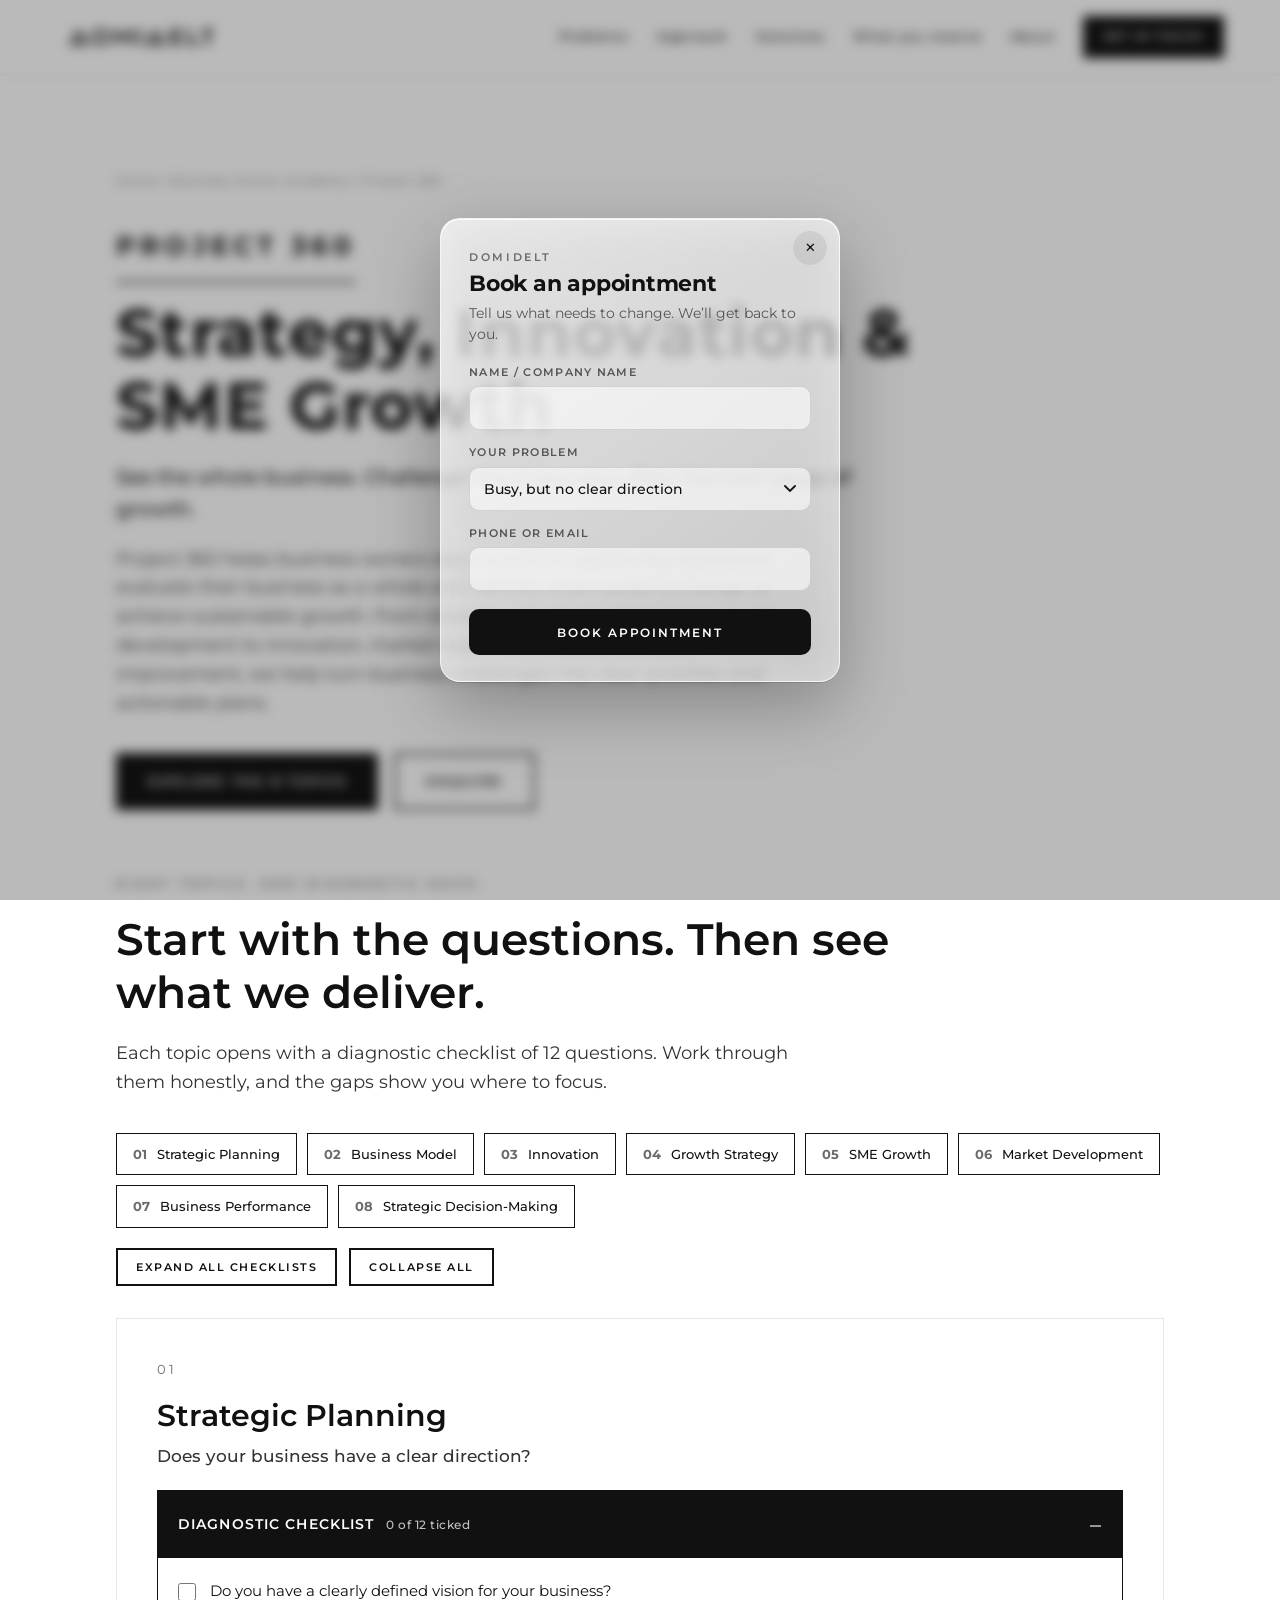
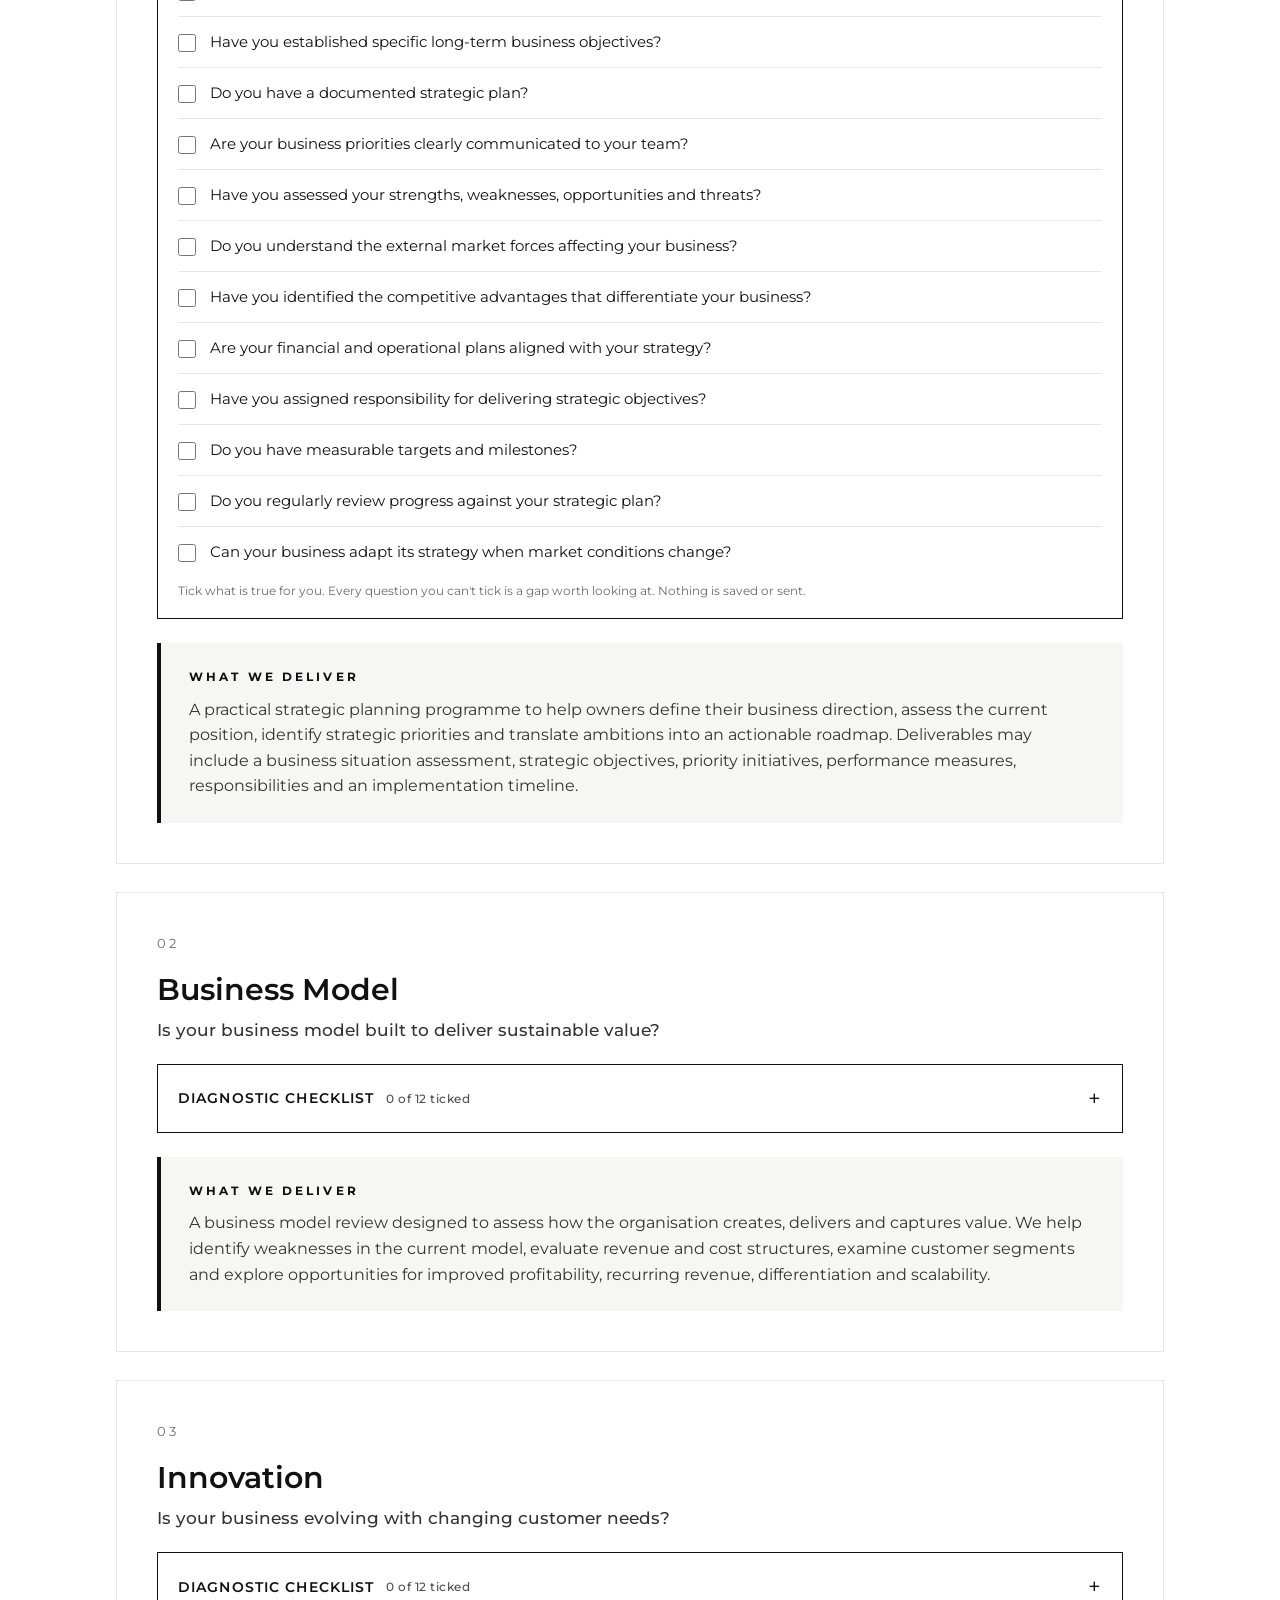
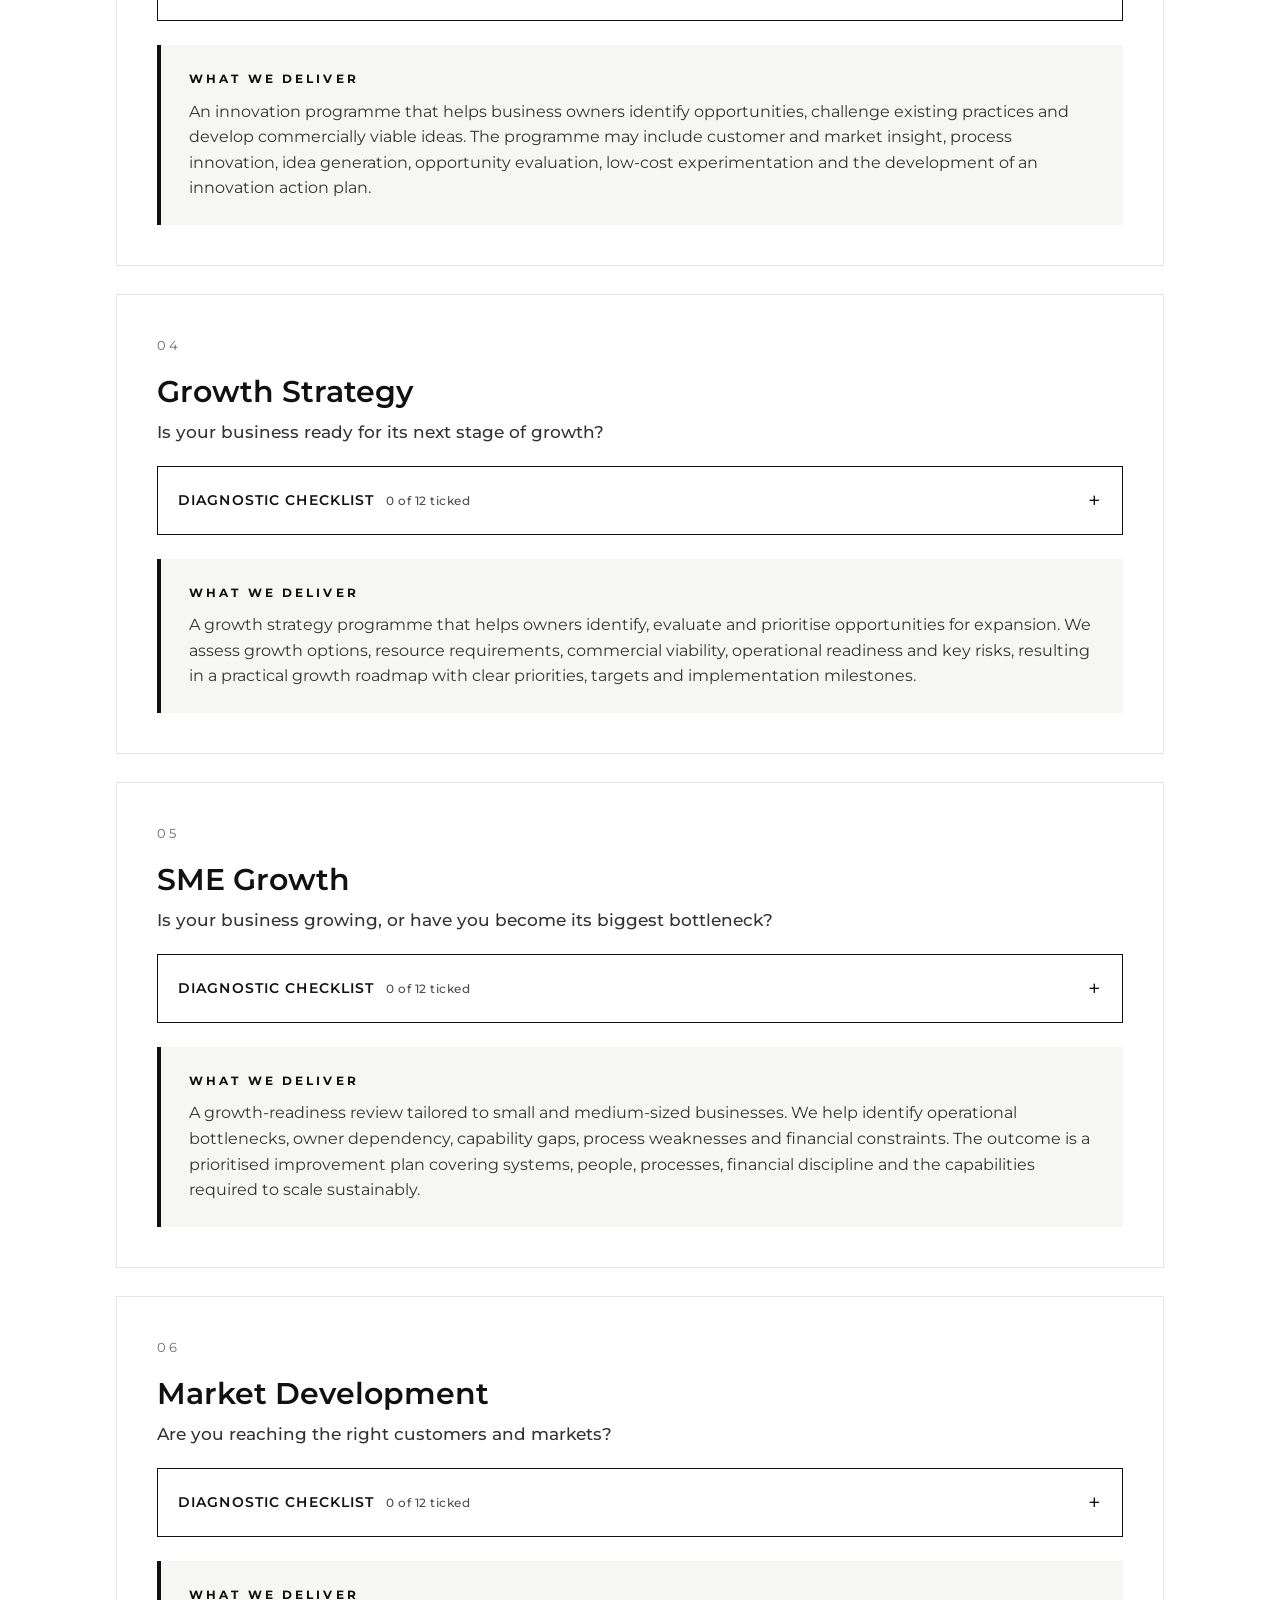
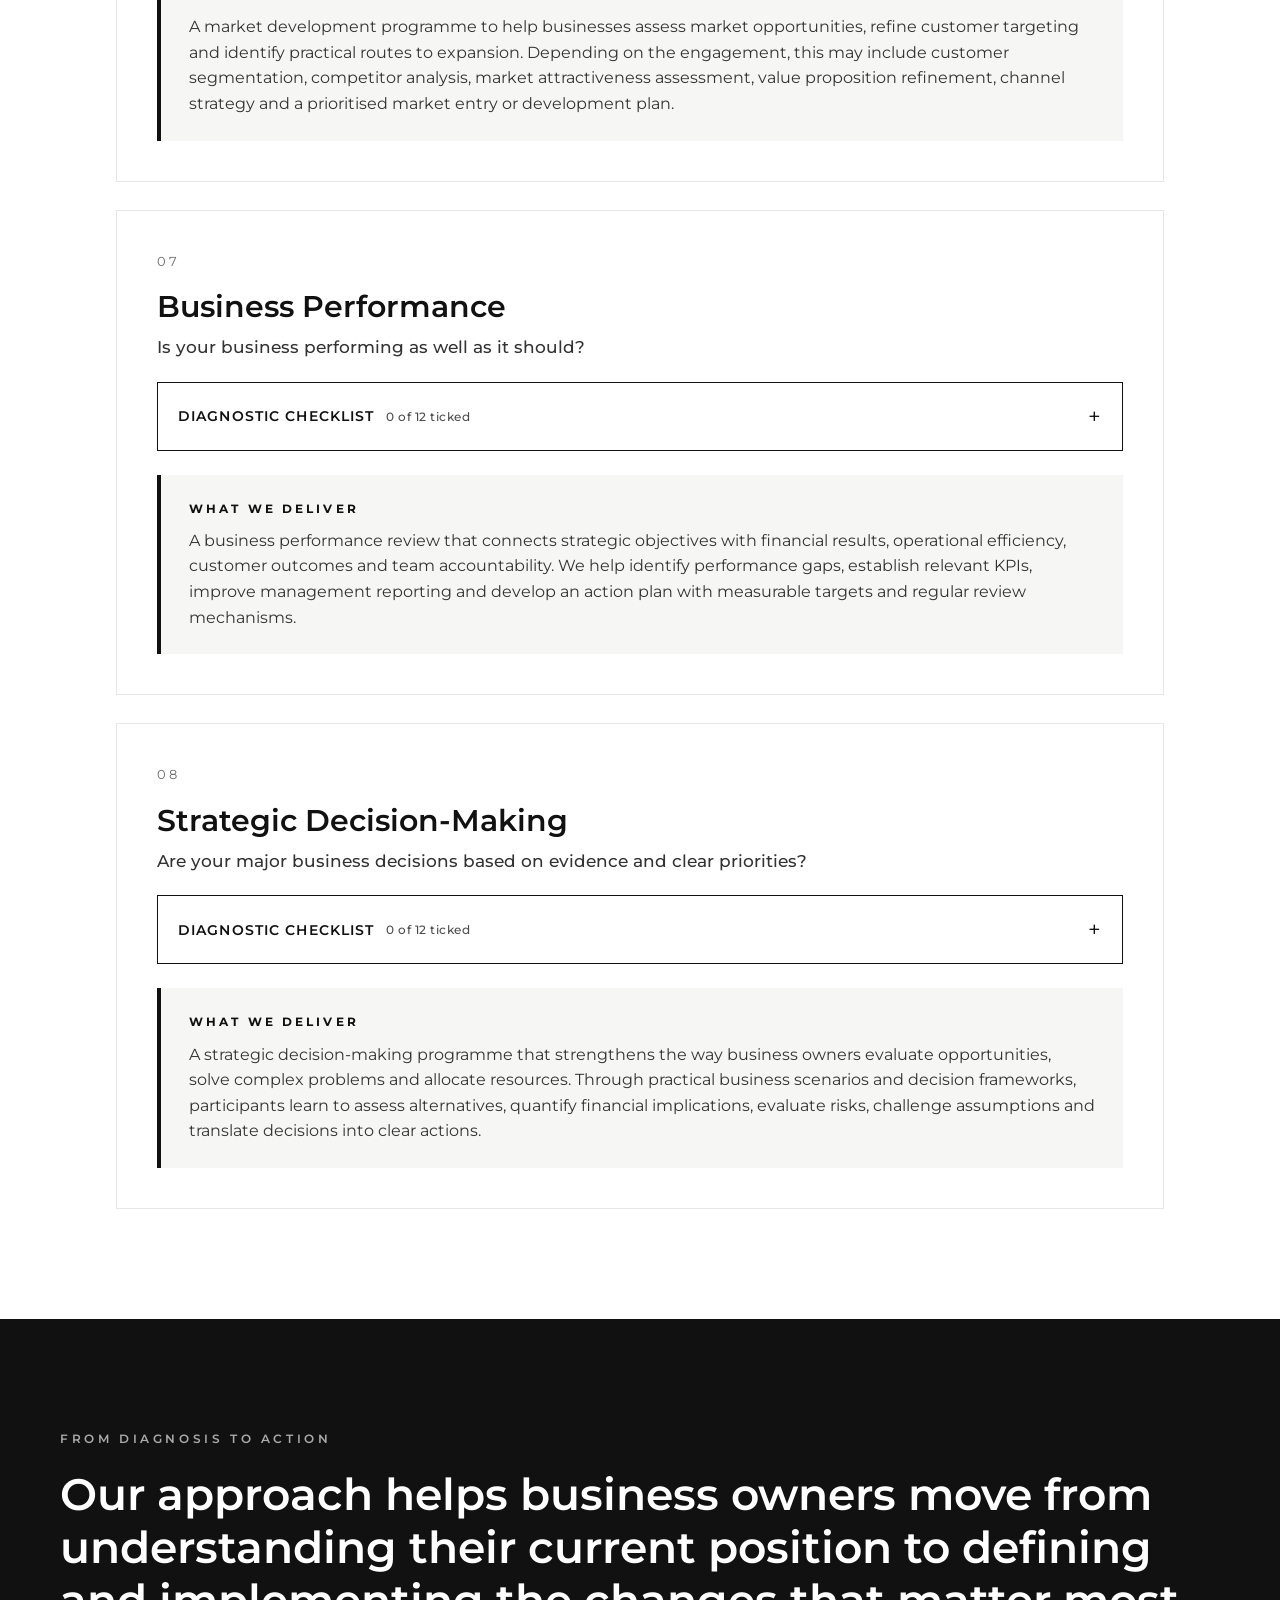
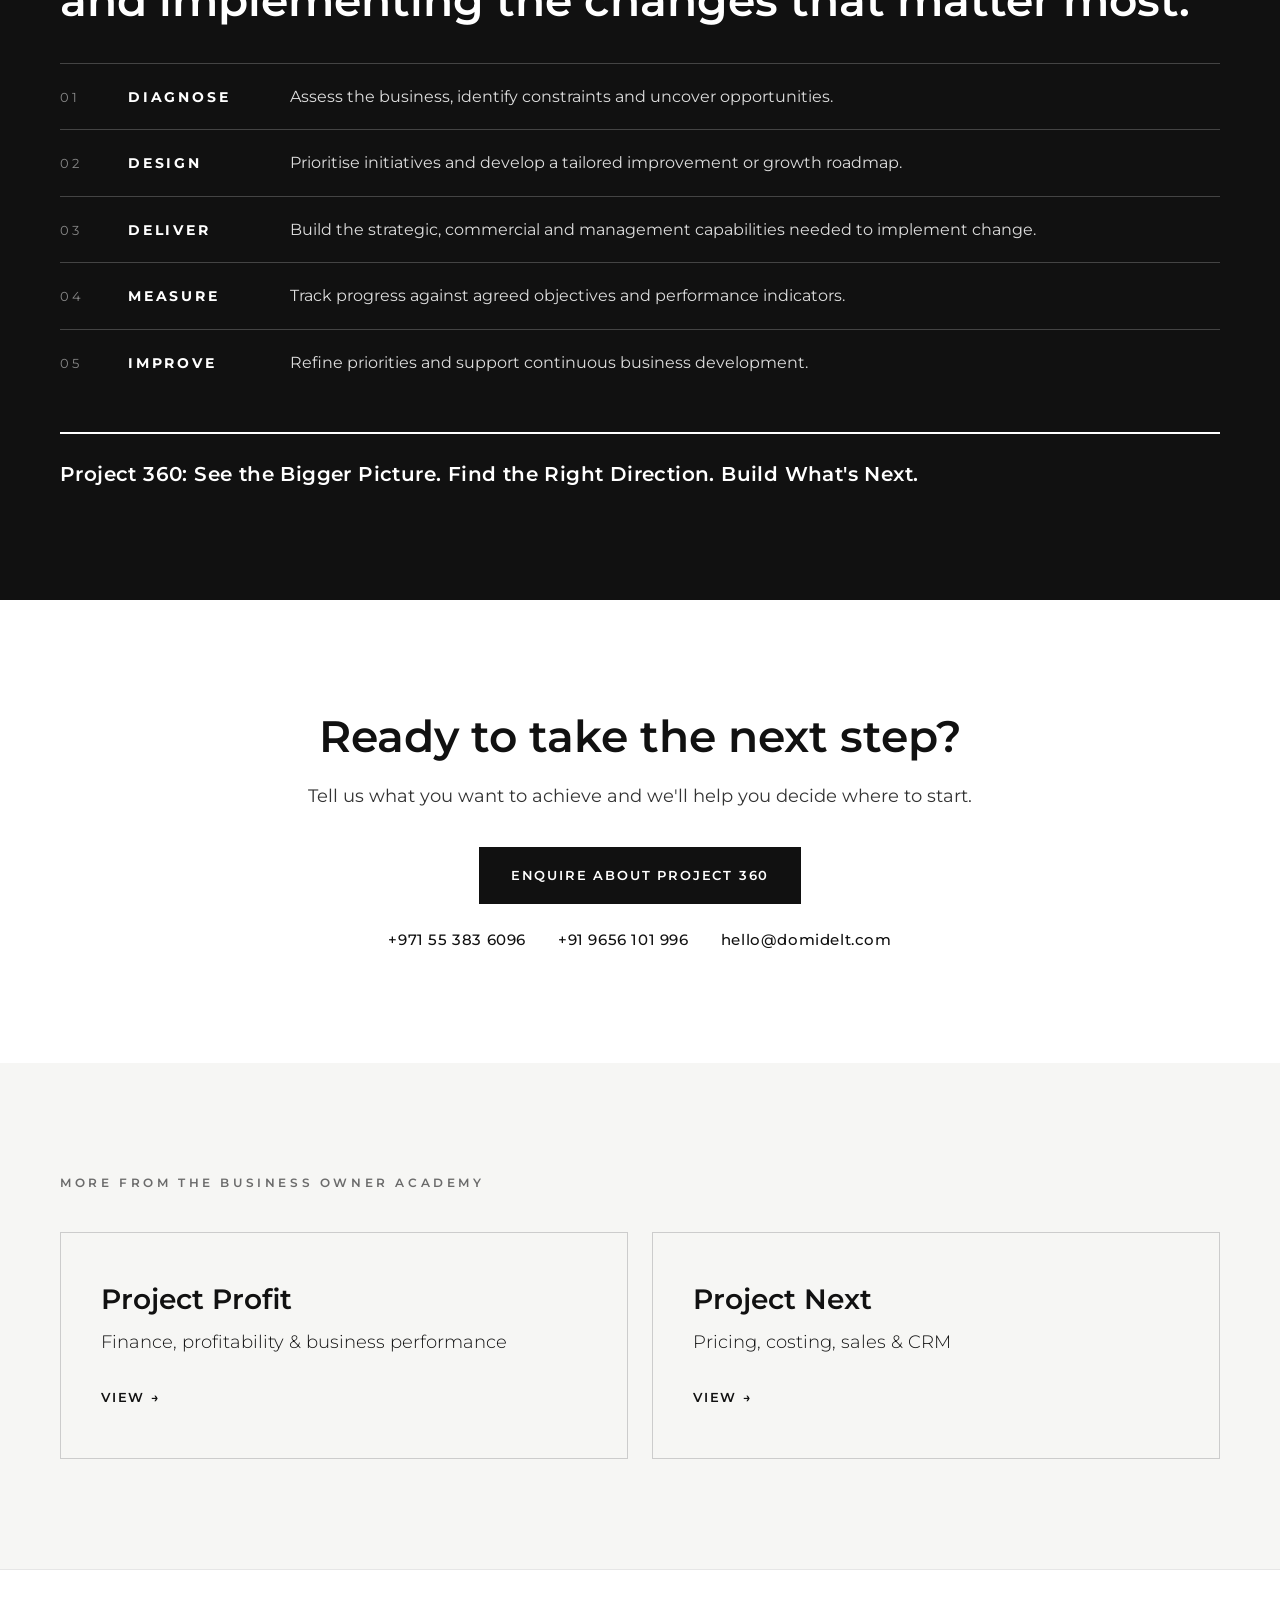
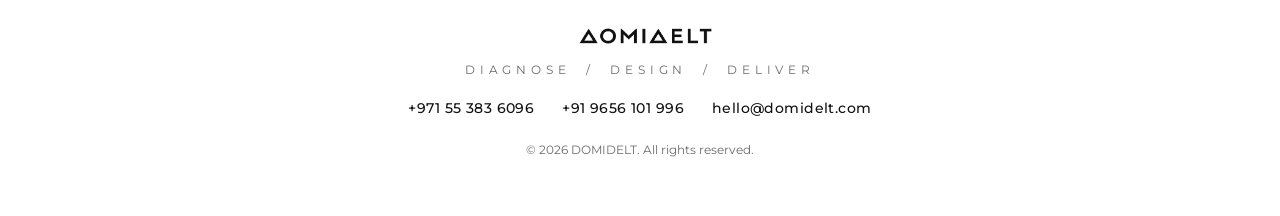
==== commit e9340950: "Add files via upload" ====
--- a/project-360/index.html
+++ b/project-360/index.html
@@ -195,7 +195,7 @@
     <p class="lead">Tell us what you want to achieve and we'll help you decide where to start.</p>
     <a class="btn" href="mailto:hello@domidelt.com?subject=Enquiry%3A%20Project%20360">Enquire about Project 360</a>
     <p class="contact-lines">
-      <span class="cl"><a href="tel:+971553836096">+971 55 383 6096</a><a class="wa" href="https://wa.me/971553836096?text=Hello%20DOMIDELT%2C%20I%27d%20like%20to%20find%20out%20more." target="_blank" rel="noopener" aria-label="WhatsApp" title="WhatsApp"><svg class="ico" viewBox="0 0 24 24" aria-hidden="true"><path d="M12 3a9 9 0 0 0-7.8 13.5L3 21l4.6-1.2A9 9 0 1 0 12 3z" fill="none" stroke="currentColor" stroke-width="1.8" stroke-linejoin="round"/><path d="M9 8.5c.3 2.6 2.9 5.2 5.5 5.5l1.2-1.4-2-1-.9.7c-.8-.4-1.5-1.1-1.9-1.9l.7-.9-1-2z" fill="currentColor"/></svg></a></span>
+      <span class="cl"><a href="tel:+971553836096">+971 55 383 6096</a></span>
       <span class="cl"><a href="tel:+919656101996">+91 9656 101 996</a></span>
       <a href="mailto:hello@domidelt.com">hello@domidelt.com</a>
     </p>
@@ -211,7 +211,7 @@
   <div class="foot-brand"><picture><source media="(prefers-color-scheme: dark)" srcset="../assets/logo-wordmark-white.png"><img src="../assets/logo-wordmark.png" alt="DOMIDELT" class="foot-logo"></picture></div>
   <p class="micro">DIAGNOSE&nbsp;&nbsp;/&nbsp;&nbsp;DESIGN&nbsp;&nbsp;/&nbsp;&nbsp;DELIVER</p>
   <p class="foot-contact">
-      <span class="cl"><a href="tel:+971553836096">+971 55 383 6096</a><a class="wa" href="https://wa.me/971553836096?text=Hello%20DOMIDELT%2C%20I%27d%20like%20to%20find%20out%20more." target="_blank" rel="noopener" aria-label="WhatsApp" title="WhatsApp"><svg class="ico" viewBox="0 0 24 24" aria-hidden="true"><path d="M12 3a9 9 0 0 0-7.8 13.5L3 21l4.6-1.2A9 9 0 1 0 12 3z" fill="none" stroke="currentColor" stroke-width="1.8" stroke-linejoin="round"/><path d="M9 8.5c.3 2.6 2.9 5.2 5.5 5.5l1.2-1.4-2-1-.9.7c-.8-.4-1.5-1.1-1.9-1.9l.7-.9-1-2z" fill="currentColor"/></svg></a></span>
+      <span class="cl"><a href="tel:+971553836096">+971 55 383 6096</a></span>
       <span class="cl"><a href="tel:+919656101996">+91 9656 101 996</a></span>
       <a href="mailto:hello@domidelt.com">hello@domidelt.com</a>
     </p>
--- a/styles.css
+++ b/styles.css
@@ -417,24 +417,4 @@
 }
 .faq-q:focus-visible { outline: 2px solid var(--ink); outline-offset: 2px; }
 
-/* slide-in popup */
-.popup { position: fixed; right: 20px; bottom: 20px; z-index: 50; width: 320px; max-width: calc(100vw - 32px); background: var(--paper); color: var(--ink); border: 1px solid var(--ink); box-shadow: 0 16px 40px rgba(0,0,0,.18); padding: 22px 20px 20px; transform: translateX(calc(100% + 40px)); opacity: 0; visibility: hidden; transition: transform .45s ease, opacity .3s, visibility 0s .45s; }
-.popup.in { transform: none; opacity: 1; visibility: visible; transition: transform .45s ease, opacity .3s; }
-.popup-x { position: absolute; top: 6px; right: 10px; background: none; border: 0; color: inherit; font-size: 26px; line-height: 1; cursor: pointer; padding: 4px 6px; }
-.popup-title { font-weight: 700; font-size: 14px; letter-spacing: .14em; text-transform: uppercase; }
-.popup-sub { color: var(--mute); font-size: 13px; margin: 4px 0 14px; }
-.popup form { display: flex; flex-direction: column; gap: 12px; }
-.popup label { display: flex; flex-direction: column; gap: 4px; font-size: 11px; font-weight: 600; letter-spacing: .1em; text-transform: uppercase; color: var(--mute); }
-.popup input[type=text], .popup select { font: inherit; font-size: 14px; letter-spacing: 0; text-transform: none; font-weight: 400; color: var(--ink); background: var(--paper); border: 1px solid var(--line); padding: 10px; width: 100%; border-radius: 0; }
-.popup input:focus, .popup select:focus { outline: 2px solid var(--ink); outline-offset: 0; }
-.popup-hp { position: absolute; left: -9999px; }
-.popup-msg { font-size: 12px; min-height: 0; }
-.popup-msg.err { color: #c0392b; }
-.popup-thanks { font-size: 14px; padding: 8px 0; }
-.popup .btn { width: 100%; justify-content: center; text-align: center; }
-@media (max-width: 600px) {
-  .popup { right: 8px; left: 8px; bottom: 8px; width: auto; max-width: none; padding: 16px 16px 14px; }
-  .popup-sub { display: none; }
-  .popup form { gap: 9px; }
-}
-@media (prefers-reduced-motion: reduce) { .popup, .faq-a { transition: none; } }
+@media (prefers-reduced-motion: reduce) { .faq-a { transition: none; } }
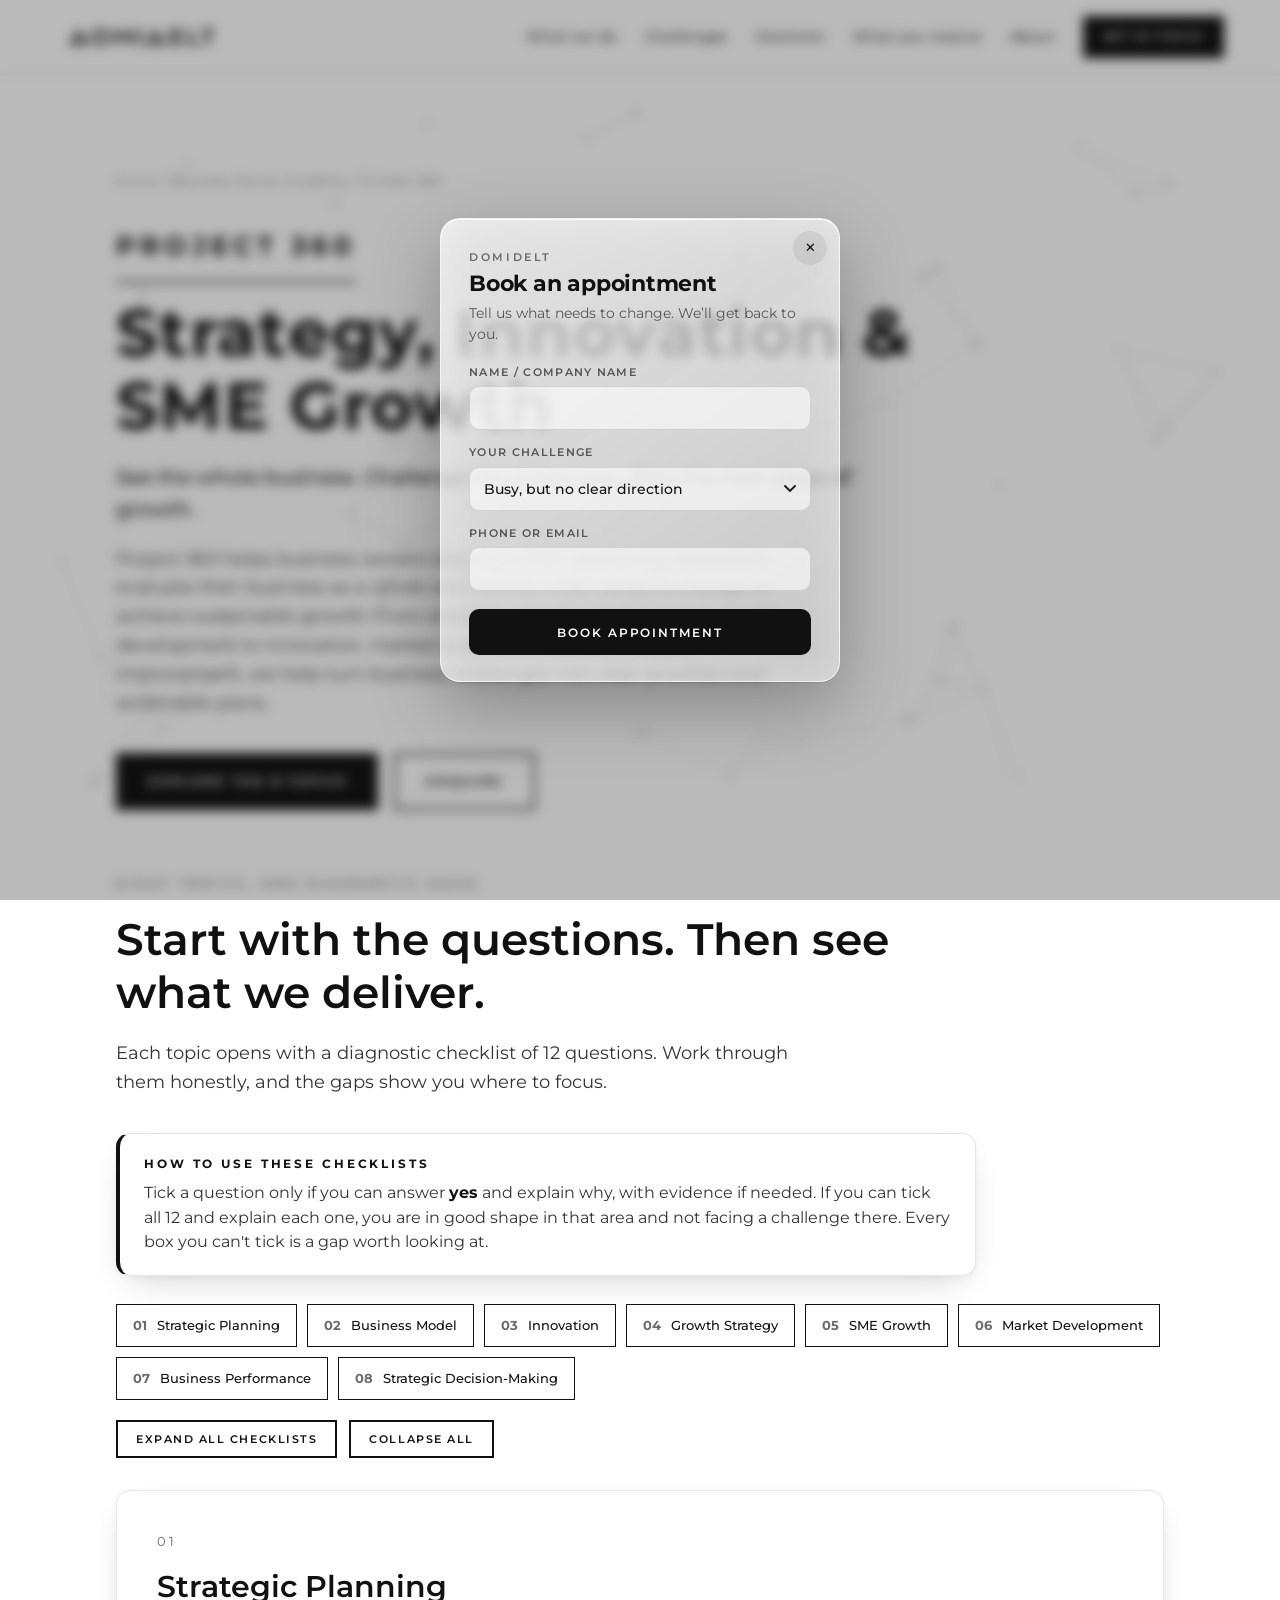
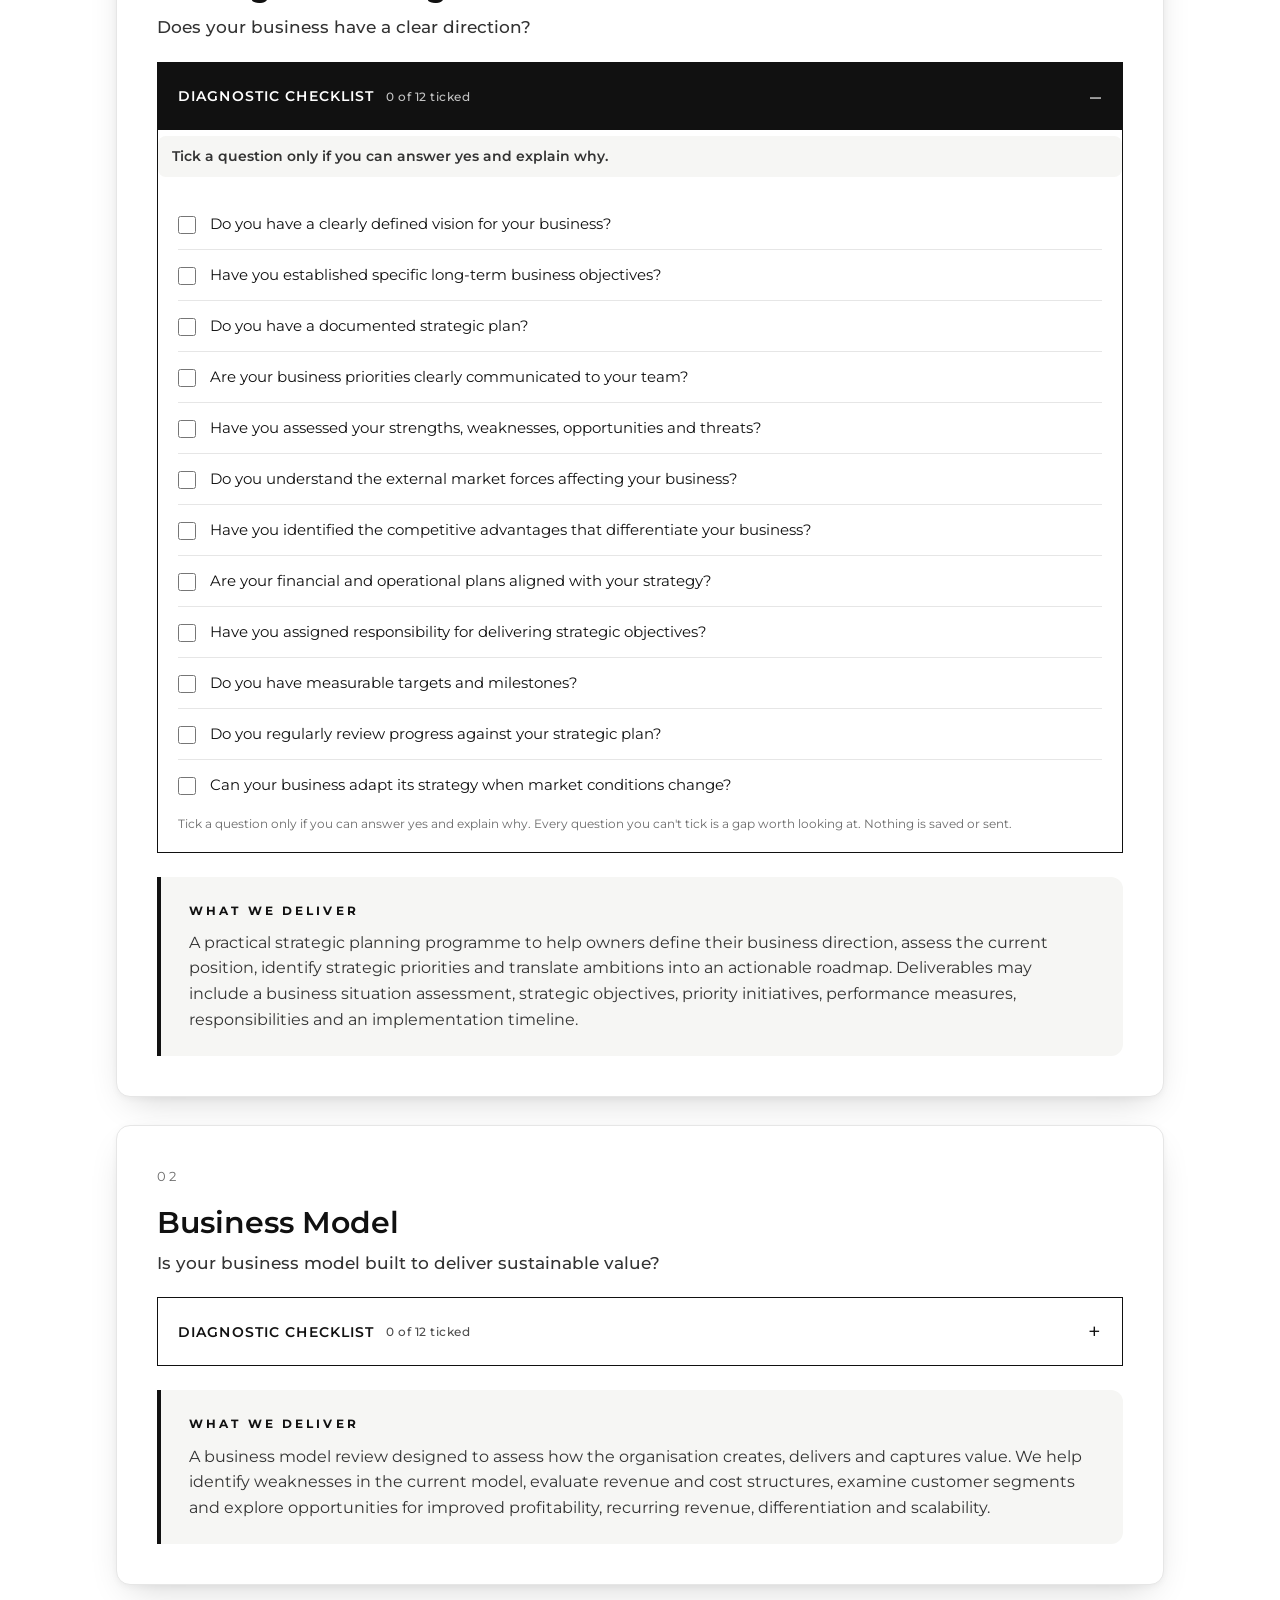
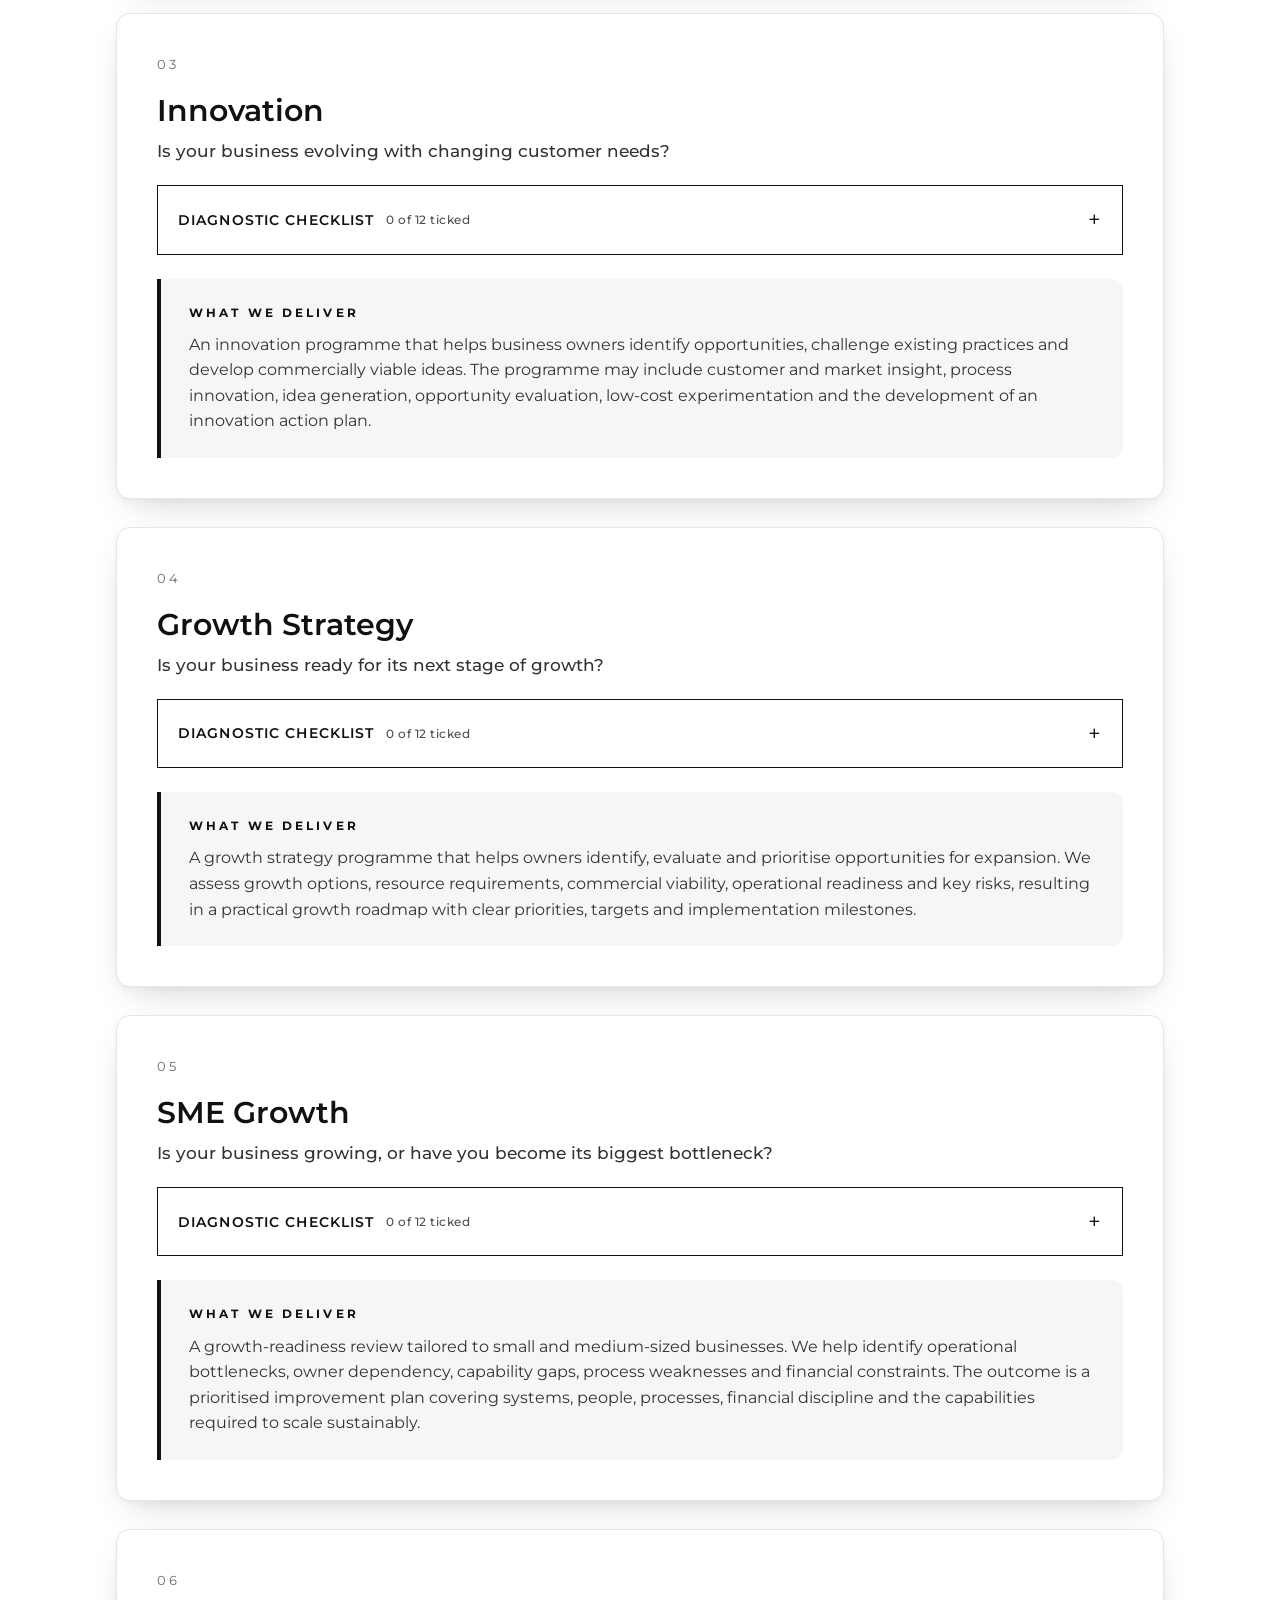
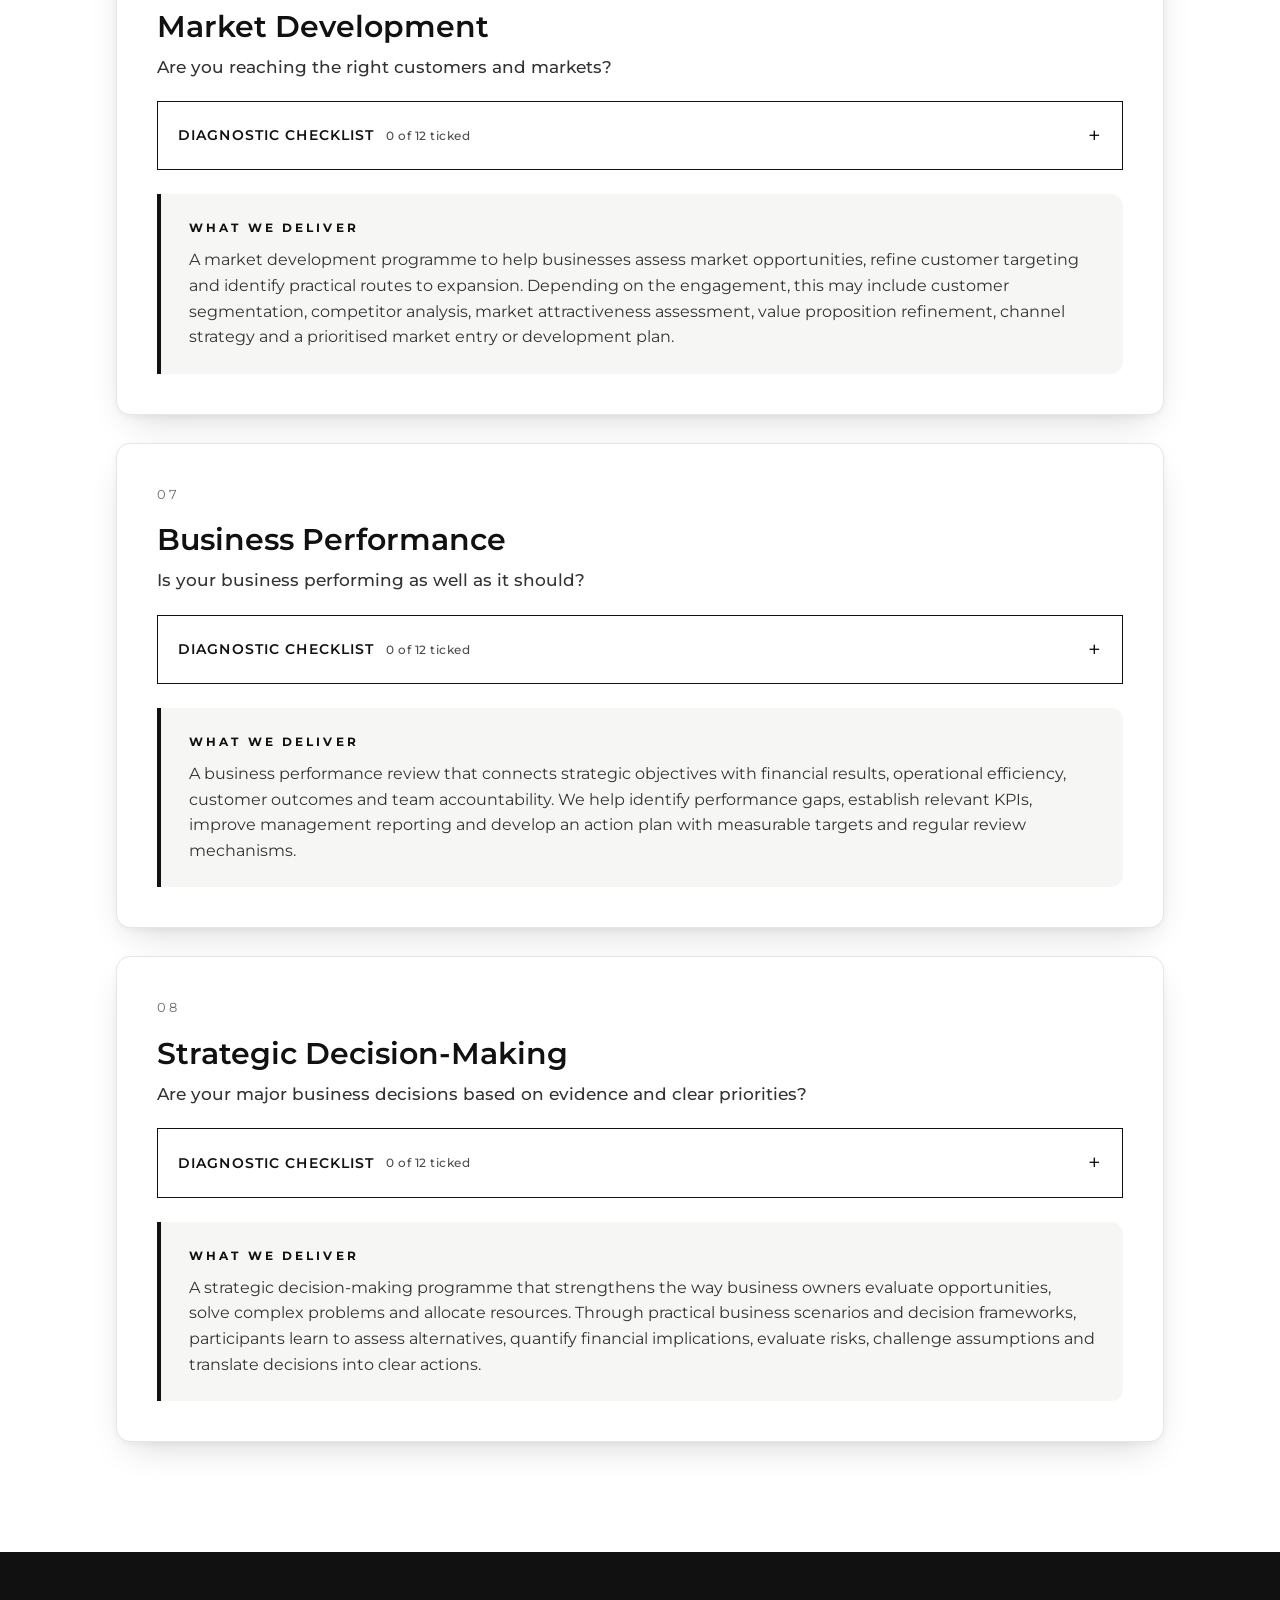
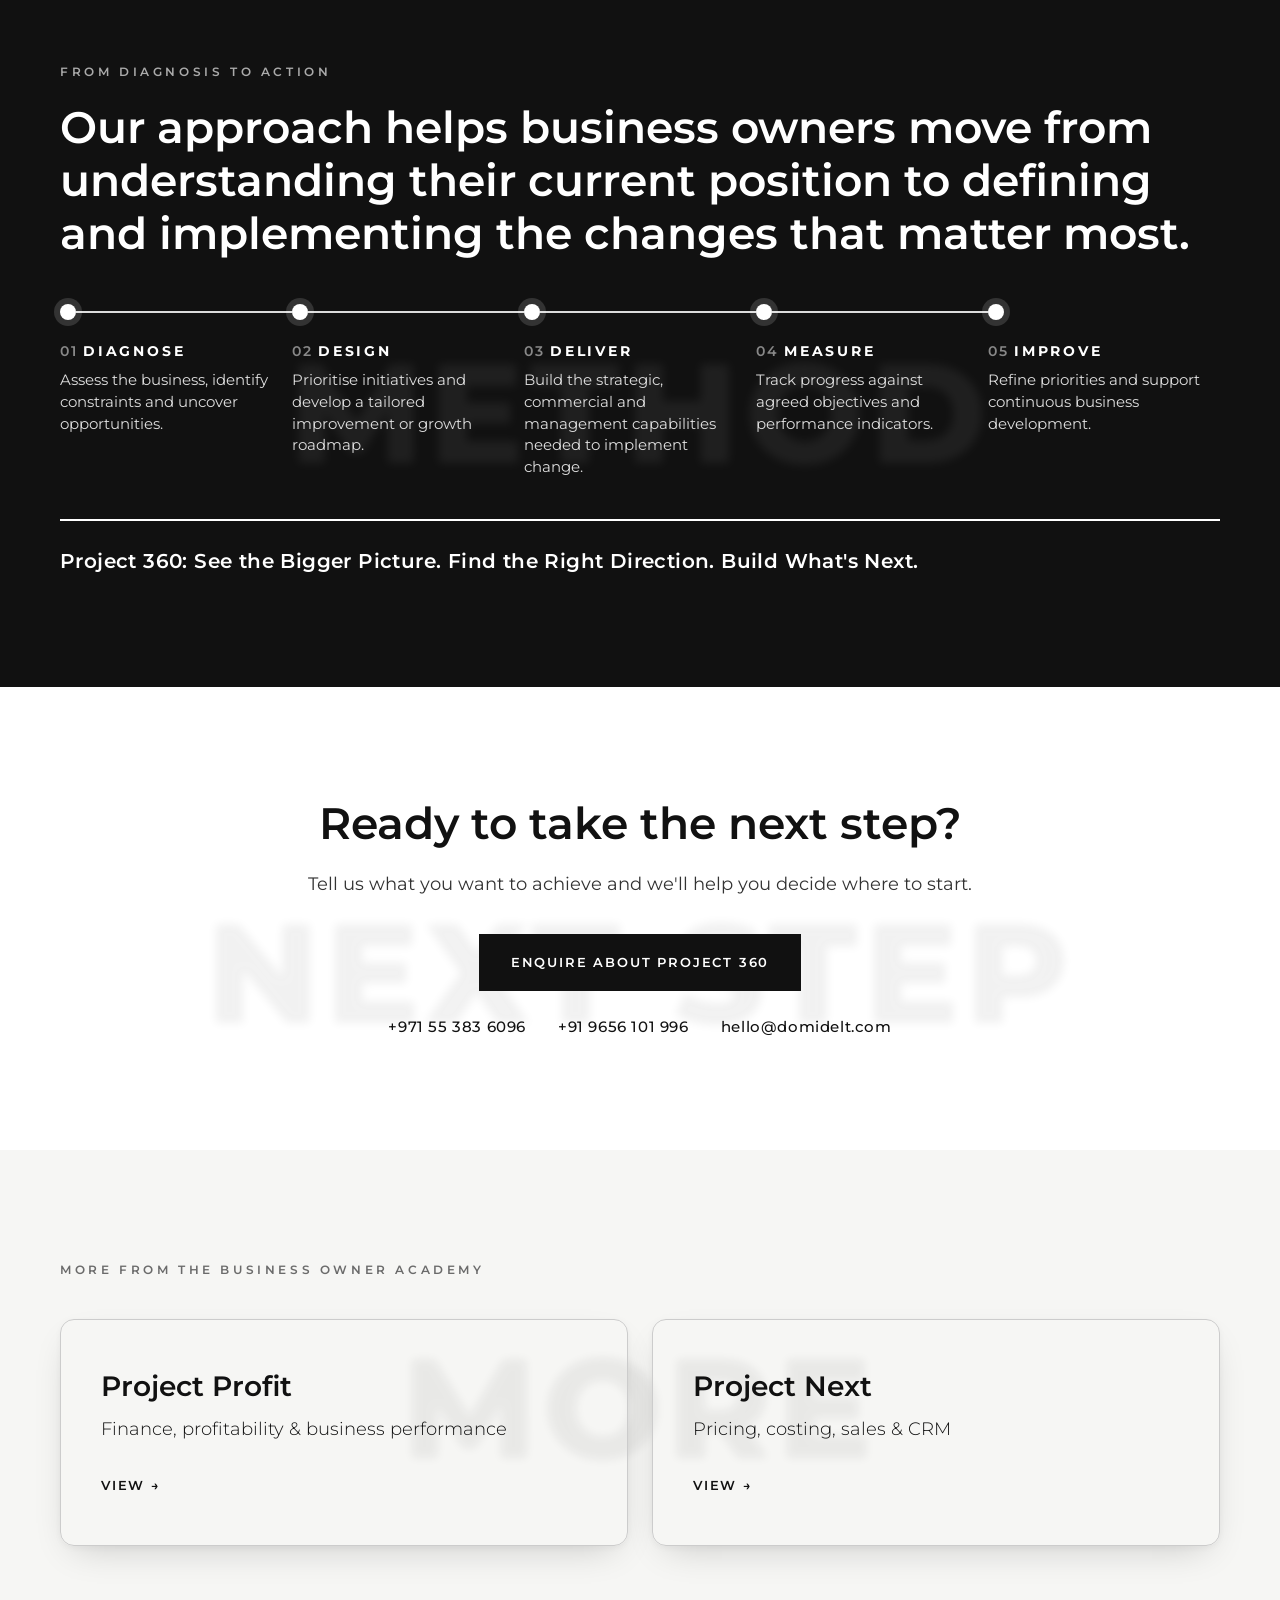
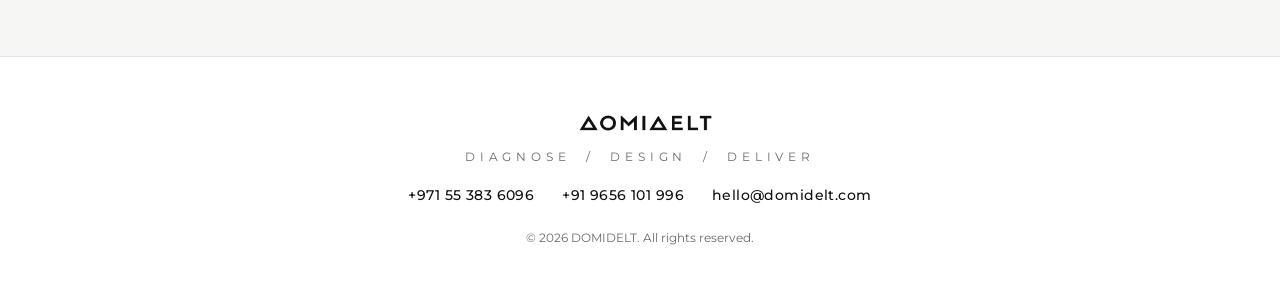
==== commit 703834a1: "Add files via upload" ====
--- a/project-360/index.html
+++ b/project-360/index.html
@@ -11,7 +11,7 @@
   <link rel="preconnect" href="https://fonts.googleapis.com">
   <link rel="preconnect" href="https://fonts.gstatic.com" crossorigin>
   <link href="https://fonts.googleapis.com/css2?family=Montserrat:wght@300;400;500;600;700&display=swap" rel="stylesheet">
-  <link rel="stylesheet" href="../styles.css">
+  <link rel="stylesheet" href="../styles.css?v=4">
 </head>
 <body>
 
@@ -20,8 +20,8 @@
     <picture><source media="(prefers-color-scheme: dark)" srcset="../assets/logo-wordmark-white.png"><img src="../assets/logo-wordmark.png" alt="DOMIDELT" class="brand-logo"></picture>
   </a>
   <nav>
-    <a href="../#problems">Problems</a>
-    <a href="../#approach">Approach</a>
+    <a href="../#approach">What we do</a>
+    <a href="../#challenges">Challenges</a>
     <a href="../#solutions">Solutions</a>
     <a href="../#receive">What you receive</a>
     <a href="../#about">About</a>
@@ -30,7 +30,7 @@
 </header>
 
 <main>
-  <section class="page-hero">
+  <section class="page-hero net-host">
     <p class="crumbs"><a href="../">Home</a> / <a href="../#business-owner">Business Owner Academy</a> / Project 360</p>
     <p class="project-name">Project 360</p>
     <h1 class="page-title">Strategy, Innovation &amp; SME Growth</h1>
@@ -42,10 +42,11 @@
     </div>
   </section>
 
-  <section id="topics" class="section tight">
+  <section id="topics" class="section tight" data-bg="Topics">
     <p class="eyebrow">Eight topics. One diagnostic each.</p>
     <h2>Start with the questions. Then see what we deliver.</h2>
     <p class="lead left">Each topic opens with a diagnostic checklist of 12 questions. Work through them honestly, and the gaps show you where to focus.</p>
+    <div class="howto"><strong>How to use these checklists</strong><p>Tick a question only if you can answer <b>yes</b> and explain why, with evidence if needed. If you can tick all 12 and explain each one, you are in good shape in that area and not facing a challenge there. Every box you can't tick is a gap worth looking at.</p></div>
     <nav class="chips-nav" aria-label="Topics"><a href="#strategic-planning"><b>01</b> Strategic Planning</a><a href="#business-model"><b>02</b> Business Model</a><a href="#innovation"><b>03</b> Innovation</a><a href="#growth-strategy"><b>04</b> Growth Strategy</a><a href="#sme-growth"><b>05</b> SME Growth</a><a href="#market-development"><b>06</b> Market Development</a><a href="#business-performance"><b>07</b> Business Performance</a><a href="#strategic-decision-making"><b>08</b> Strategic Decision-Making</a></nav>
     <div class="toolbar">
       <button type="button" class="btn btn-small btn-outline" id="expand">Expand all checklists</button>
@@ -61,7 +62,7 @@
       <details class="checklist" open>
         <summary>Diagnostic checklist <span class="count" data-total="12">0 of 12 ticked</span></summary>
         <ul><li><label><input type="checkbox"><span>Do you have a clearly defined vision for your business?</span></label></li><li><label><input type="checkbox"><span>Have you established specific long-term business objectives?</span></label></li><li><label><input type="checkbox"><span>Do you have a documented strategic plan?</span></label></li><li><label><input type="checkbox"><span>Are your business priorities clearly communicated to your team?</span></label></li><li><label><input type="checkbox"><span>Have you assessed your strengths, weaknesses, opportunities and threats?</span></label></li><li><label><input type="checkbox"><span>Do you understand the external market forces affecting your business?</span></label></li><li><label><input type="checkbox"><span>Have you identified the competitive advantages that differentiate your business?</span></label></li><li><label><input type="checkbox"><span>Are your financial and operational plans aligned with your strategy?</span></label></li><li><label><input type="checkbox"><span>Have you assigned responsibility for delivering strategic objectives?</span></label></li><li><label><input type="checkbox"><span>Do you have measurable targets and milestones?</span></label></li><li><label><input type="checkbox"><span>Do you regularly review progress against your strategic plan?</span></label></li><li><label><input type="checkbox"><span>Can your business adapt its strategy when market conditions change?</span></label></li></ul>
-        <p class="hint">Tick what is true for you. Every question you can't tick is a gap worth looking at. Nothing is saved or sent.</p>
+        <p class="hint">Tick a question only if you can answer yes and explain why. Every question you can't tick is a gap worth looking at. Nothing is saved or sent.</p>
       </details>
       <div class="deliver">
         <h4>What we deliver</h4>
@@ -77,7 +78,7 @@
       <details class="checklist">
         <summary>Diagnostic checklist <span class="count" data-total="12">0 of 12 ticked</span></summary>
         <ul><li><label><input type="checkbox"><span>Is your target customer clearly defined?</span></label></li><li><label><input type="checkbox"><span>Do you understand the main problems your business solves?</span></label></li><li><label><input type="checkbox"><span>Is your value proposition clearly differentiated from competitors?</span></label></li><li><label><input type="checkbox"><span>Do you know which products or services generate the most revenue?</span></label></li><li><label><input type="checkbox"><span>Do you understand which revenue streams are most profitable?</span></label></li><li><label><input type="checkbox"><span>Is your pricing model appropriate for the value you provide?</span></label></li><li><label><input type="checkbox"><span>Do you understand your major cost drivers?</span></label></li><li><label><input type="checkbox"><span>Are you overly dependent on a small number of customers or revenue sources?</span></label></li><li><label><input type="checkbox"><span>Are your sales and delivery processes commercially sustainable?</span></label></li><li><label><input type="checkbox"><span>Have you identified opportunities for recurring or predictable revenue?</span></label></li><li><label><input type="checkbox"><span>Could technology or automation improve your business model?</span></label></li><li><label><input type="checkbox"><span>Is your current model capable of supporting future growth?</span></label></li></ul>
-        <p class="hint">Tick what is true for you. Every question you can't tick is a gap worth looking at. Nothing is saved or sent.</p>
+        <p class="hint">Tick a question only if you can answer yes and explain why. Every question you can't tick is a gap worth looking at. Nothing is saved or sent.</p>
       </details>
       <div class="deliver">
         <h4>What we deliver</h4>
@@ -93,7 +94,7 @@
       <details class="checklist">
         <summary>Diagnostic checklist <span class="count" data-total="12">0 of 12 ticked</span></summary>
         <ul><li><label><input type="checkbox"><span>Do you regularly review changing customer expectations?</span></label></li><li><label><input type="checkbox"><span>Do you actively collect ideas from employees and customers?</span></label></li><li><label><input type="checkbox"><span>Do you challenge existing products, services and business processes?</span></label></li><li><label><input type="checkbox"><span>Have you identified opportunities to improve your customer experience?</span></label></li><li><label><input type="checkbox"><span>Do you explore new products, services or revenue streams?</span></label></li><li><label><input type="checkbox"><span>Are you using technology to improve how your business operates?</span></label></li><li><label><input type="checkbox"><span>Do you encourage employees to suggest better ways of working?</span></label></li><li><label><input type="checkbox"><span>Do you test new ideas before making major investments?</span></label></li><li><label><input type="checkbox"><span>Do you assess the commercial viability of new ideas?</span></label></li><li><label><input type="checkbox"><span>Can you respond quickly to new competitors or market developments?</span></label></li><li><label><input type="checkbox"><span>Do you measure the results of innovation initiatives?</span></label></li><li><label><input type="checkbox"><span>Is innovation part of your business planning rather than an occasional activity?</span></label></li></ul>
-        <p class="hint">Tick what is true for you. Every question you can't tick is a gap worth looking at. Nothing is saved or sent.</p>
+        <p class="hint">Tick a question only if you can answer yes and explain why. Every question you can't tick is a gap worth looking at. Nothing is saved or sent.</p>
       </details>
       <div class="deliver">
         <h4>What we deliver</h4>
@@ -109,7 +110,7 @@
       <details class="checklist">
         <summary>Diagnostic checklist <span class="count" data-total="12">0 of 12 ticked</span></summary>
         <ul><li><label><input type="checkbox"><span>Have you identified your preferred growth opportunities?</span></label></li><li><label><input type="checkbox"><span>Do you know which products or services have the greatest growth potential?</span></label></li><li><label><input type="checkbox"><span>Have you assessed opportunities to increase sales to existing customers?</span></label></li><li><label><input type="checkbox"><span>Do you have a clear strategy for acquiring new customers?</span></label></li><li><label><input type="checkbox"><span>Have you evaluated opportunities to enter new markets?</span></label></li><li><label><input type="checkbox"><span>Can your current operations support increased demand?</span></label></li><li><label><input type="checkbox"><span>Do you understand the financial resources required for expansion?</span></label></li><li><label><input type="checkbox"><span>Have you assessed the risks associated with your growth plans?</span></label></li><li><label><input type="checkbox"><span>Do you have the right people and capabilities to support expansion?</span></label></li><li><label><input type="checkbox"><span>Are your systems and processes scalable?</span></label></li><li><label><input type="checkbox"><span>Have you defined measurable growth targets and milestones?</span></label></li><li><label><input type="checkbox"><span>Do you monitor whether growth is improving profitability and cash flow?</span></label></li></ul>
-        <p class="hint">Tick what is true for you. Every question you can't tick is a gap worth looking at. Nothing is saved or sent.</p>
+        <p class="hint">Tick a question only if you can answer yes and explain why. Every question you can't tick is a gap worth looking at. Nothing is saved or sent.</p>
       </details>
       <div class="deliver">
         <h4>What we deliver</h4>
@@ -125,7 +126,7 @@
       <details class="checklist">
         <summary>Diagnostic checklist <span class="count" data-total="12">0 of 12 ticked</span></summary>
         <ul><li><label><input type="checkbox"><span>Can your business operate effectively without your involvement in every decision?</span></label></li><li><label><input type="checkbox"><span>Are roles, responsibilities and decision-making authority clearly defined?</span></label></li><li><label><input type="checkbox"><span>Do you have reliable systems and processes that support consistent delivery?</span></label></li><li><label><input type="checkbox"><span>Are you overly dependent on a few key employees or customers?</span></label></li><li><label><input type="checkbox"><span>Do you have sufficient financial visibility to manage expansion?</span></label></li><li><label><input type="checkbox"><span>Are your sales and customer acquisition processes repeatable?</span></label></li><li><label><input type="checkbox"><span>Can your current team manage a significant increase in business volume?</span></label></li><li><label><input type="checkbox"><span>Do you have appropriate performance measures and accountability?</span></label></li><li><label><input type="checkbox"><span>Are you delegating operational responsibilities effectively?</span></label></li><li><label><input type="checkbox"><span>Do you have the systems and technology needed to support growth?</span></label></li><li><label><input type="checkbox"><span>Have you identified the main constraints preventing your business from scaling?</span></label></li><li><label><input type="checkbox"><span>Do you have a clear plan for building a more independent, resilient business?</span></label></li></ul>
-        <p class="hint">Tick what is true for you. Every question you can't tick is a gap worth looking at. Nothing is saved or sent.</p>
+        <p class="hint">Tick a question only if you can answer yes and explain why. Every question you can't tick is a gap worth looking at. Nothing is saved or sent.</p>
       </details>
       <div class="deliver">
         <h4>What we deliver</h4>
@@ -141,7 +142,7 @@
       <details class="checklist">
         <summary>Diagnostic checklist <span class="count" data-total="12">0 of 12 ticked</span></summary>
         <ul><li><label><input type="checkbox"><span>Have you clearly defined your target customer segments?</span></label></li><li><label><input type="checkbox"><span>Do you understand the needs and buying behaviour of your customers?</span></label></li><li><label><input type="checkbox"><span>Have you assessed the size and attractiveness of your target markets?</span></label></li><li><label><input type="checkbox"><span>Do you understand your main competitors and their positioning?</span></label></li><li><label><input type="checkbox"><span>Is your value proposition relevant to the markets you serve?</span></label></li><li><label><input type="checkbox"><span>Are you dependent on a limited number of customers or market segments?</span></label></li><li><label><input type="checkbox"><span>Have you identified opportunities in new geographical markets?</span></label></li><li><label><input type="checkbox"><span>Have you assessed opportunities to serve new customer segments?</span></label></li><li><label><input type="checkbox"><span>Are your sales channels reaching the right audiences?</span></label></li><li><label><input type="checkbox"><span>Do you measure customer acquisition costs and conversion rates?</span></label></li><li><label><input type="checkbox"><span>Have you evaluated the costs and risks of entering new markets?</span></label></li><li><label><input type="checkbox"><span>Do you have a structured plan for market entry and development?</span></label></li></ul>
-        <p class="hint">Tick what is true for you. Every question you can't tick is a gap worth looking at. Nothing is saved or sent.</p>
+        <p class="hint">Tick a question only if you can answer yes and explain why. Every question you can't tick is a gap worth looking at. Nothing is saved or sent.</p>
       </details>
       <div class="deliver">
         <h4>What we deliver</h4>
@@ -157,7 +158,7 @@
       <details class="checklist">
         <summary>Diagnostic checklist <span class="count" data-total="12">0 of 12 ticked</span></summary>
         <ul><li><label><input type="checkbox"><span>Have you defined clear objectives for the business?</span></label></li><li><label><input type="checkbox"><span>Do you measure performance against agreed targets?</span></label></li><li><label><input type="checkbox"><span>Can you identify the main drivers of business performance?</span></label></li><li><label><input type="checkbox"><span>Do you monitor financial and operational performance together?</span></label></li><li><label><input type="checkbox"><span>Do you understand why actual results differ from expectations?</span></label></li><li><label><input type="checkbox"><span>Are your teams accountable for the results they are expected to deliver?</span></label></li><li><label><input type="checkbox"><span>Do you regularly review productivity and resource utilisation?</span></label></li><li><label><input type="checkbox"><span>Can you identify processes that create delays, waste or unnecessary costs?</span></label></li><li><label><input type="checkbox"><span>Do you monitor customer satisfaction and retention?</span></label></li><li><label><input type="checkbox"><span>Are performance reports available in time to support action?</span></label></li><li><label><input type="checkbox"><span>Do management meetings lead to clear decisions and follow-up actions?</span></label></li><li><label><input type="checkbox"><span>Do you systematically review and improve underperforming areas?</span></label></li></ul>
-        <p class="hint">Tick what is true for you. Every question you can't tick is a gap worth looking at. Nothing is saved or sent.</p>
+        <p class="hint">Tick a question only if you can answer yes and explain why. Every question you can't tick is a gap worth looking at. Nothing is saved or sent.</p>
       </details>
       <div class="deliver">
         <h4>What we deliver</h4>
@@ -173,7 +174,7 @@
       <details class="checklist">
         <summary>Diagnostic checklist <span class="count" data-total="12">0 of 12 ticked</span></summary>
         <ul><li><label><input type="checkbox"><span>Do you define the problem before deciding on a solution?</span></label></li><li><label><input type="checkbox"><span>Do you use reliable financial and operational information when making decisions?</span></label></li><li><label><input type="checkbox"><span>Do you evaluate alternative courses of action?</span></label></li><li><label><input type="checkbox"><span>Do you consider the financial impact of major decisions?</span></label></li><li><label><input type="checkbox"><span>Do you assess risks, assumptions and uncertainties?</span></label></li><li><label><input type="checkbox"><span>Do you consider both short-term results and long-term consequences?</span></label></li><li><label><input type="checkbox"><span>Do you seek relevant input from your team and stakeholders?</span></label></li><li><label><input type="checkbox"><span>Do you challenge assumptions rather than rely solely on intuition?</span></label></li><li><label><input type="checkbox"><span>Do you evaluate the opportunity cost of competing priorities?</span></label></li><li><label><input type="checkbox"><span>Do you establish clear criteria for choosing between alternatives?</span></label></li><li><label><input type="checkbox"><span>Do you document important decisions and their expected outcomes?</span></label></li><li><label><input type="checkbox"><span>Do you review the results of past decisions and learn from them?</span></label></li></ul>
-        <p class="hint">Tick what is true for you. Every question you can't tick is a gap worth looking at. Nothing is saved or sent.</p>
+        <p class="hint">Tick a question only if you can answer yes and explain why. Every question you can't tick is a gap worth looking at. Nothing is saved or sent.</p>
       </details>
       <div class="deliver">
         <h4>What we deliver</h4>
@@ -183,14 +184,14 @@
     </div>
   </section>
 
-  <section class="section dark">
+  <section class="section dark" data-bg="Method">
     <p class="eyebrow">From Diagnosis to Action</p>
     <h2>Our approach helps business owners move from understanding their current position to defining and implementing the changes that matter most.</h2>
     <ol class="flow"><li><strong>DIAGNOSE</strong><span>Assess the business, identify constraints and uncover opportunities.</span></li><li><strong>DESIGN</strong><span>Prioritise initiatives and develop a tailored improvement or growth roadmap.</span></li><li><strong>DELIVER</strong><span>Build the strategic, commercial and management capabilities needed to implement change.</span></li><li><strong>MEASURE</strong><span>Track progress against agreed objectives and performance indicators.</span></li><li><strong>IMPROVE</strong><span>Refine priorities and support continuous business development.</span></li></ol>
     <p class="closing">Project 360: See the Bigger Picture. Find the Right Direction. Build What's Next.</p>
   </section>
 
-  <section class="section center">
+  <section class="section center" data-bg="Next step">
     <h2>Ready to take the next step?</h2>
     <p class="lead">Tell us what you want to achieve and we'll help you decide where to start.</p>
     <a class="btn" href="mailto:hello@domidelt.com?subject=Enquiry%3A%20Project%20360">Enquire about Project 360</a>
@@ -201,7 +202,7 @@
     </p>
   </section>
 
-  <section class="section alt">
+  <section class="section alt" data-bg="More">
     <p class="eyebrow">More from the Business Owner Academy</p>
     <div class="grid two"><a class="split light" href="../project-profit/"><h3>Project Profit</h3><p>Finance, profitability &amp; business performance</p><span class="arrow">View →</span></a><a class="split light" href="../project-next/"><h3>Project Next</h3><p>Pricing, costing, sales &amp; CRM</p><span class="arrow">View →</span></a></div>
   </section>
@@ -238,6 +239,7 @@
   });
 });
 </script>
-<script src="../popup.js" defer></script>
+<script src="../site.js?v=4" defer></script>
+<script src="../booking.js?v=4" defer></script>
 </body>
 </html>
--- a/styles.css
+++ b/styles.css
@@ -418,3 +418,118 @@
 .faq-q:focus-visible { outline: 2px solid var(--ink); outline-offset: 2px; }
 
 @media (prefers-reduced-motion: reduce) { .faq-a { transition: none; } }
+
+/* =====================================================
+   V4: floating cards, blurred section words, dot network,
+   triangle figure, connected flow, checklist guidance
+   ===================================================== */
+
+/* scroll reveal: cards rise from the bottom (only when JS is running) */
+.js .rv { opacity: 0; transform: translateY(46px); transition: opacity .7s ease, transform .85s cubic-bezier(.2,.8,.2,1); transition-delay: var(--d, 0s); }
+.js .rv.in { opacity: 1; transform: none; }
+
+/* floating cards */
+.card, .problem, .topic, .box, .profile, .path, .split.light, .howto {
+  border-radius: 14px;
+  box-shadow: 0 14px 36px -14px rgba(0,0,0,.2), 0 2px 6px rgba(0,0,0,.04);
+}
+.card.project:hover, .problem:hover, .path:hover { box-shadow: 0 22px 46px -16px rgba(0,0,0,.28); }
+.deliver { border-radius: 0 12px 12px 0; }
+@media (prefers-color-scheme: dark) {
+  .card, .problem, .topic, .box, .profile, .path, .split.light, .howto {
+    box-shadow: 0 14px 40px -14px rgba(0,0,0,.8), inset 0 1px 0 rgba(255,255,255,.05);
+  }
+}
+
+/* blurred section word behind each section */
+.section[data-bg], .page-hero[data-bg] { position: relative; isolation: isolate; overflow: hidden; }
+.section[data-bg]::before {
+  content: attr(data-bg);
+  position: absolute; left: 50%; top: 50%; z-index: -1; pointer-events: none; user-select: none;
+  transform: translate(-50%, calc(-50% + var(--py, 0) * 1px));
+  font-size: clamp(48px, 11vw, 150px); font-weight: 800; letter-spacing: .04em; text-transform: uppercase; white-space: nowrap;
+  color: var(--ink); opacity: .055; filter: blur(5px);
+}
+.section.dark[data-bg]::before { color: #fff; opacity: .06; }
+@media (prefers-color-scheme: dark) { .section[data-bg]::before { opacity: .07; } }
+
+/* dot network canvas */
+.net-host { position: relative; isolation: isolate; overflow: hidden; }
+.net { position: absolute; inset: 0; z-index: -1; pointer-events: none; }
+
+/* home hero */
+.hero.net-host { padding-bottom: clamp(48px, 7vw, 90px); }
+.hero-eyebrow { font-size: 12px; font-weight: 600; letter-spacing: .3em; text-transform: uppercase; color: var(--mute); margin-bottom: 18px; }
+.hero h1 { font-size: clamp(30px, 5vw, 56px); max-width: 880px; }
+.hero .lead { margin-bottom: 34px; }
+.paths { display: grid; grid-template-columns: repeat(2, minmax(0, 1fr)); gap: 20px; max-width: 820px; margin: 0 auto 26px; text-align: left; }
+.path { display: flex; flex-direction: column; gap: 8px; padding: 26px 26px 22px; background: var(--paper); border: 1px solid var(--line); transition: transform .2s, box-shadow .2s, border-color .2s; }
+.path:hover { transform: translateY(-4px); border-color: var(--ink); }
+.path-k { font-size: 11px; font-weight: 700; letter-spacing: .24em; text-transform: uppercase; color: var(--mute); }
+.path strong { font-size: clamp(20px, 2.4vw, 25px); font-weight: 700; line-height: 1.25; }
+.path > span:not(.path-k):not(.path-go) { font-size: 15px; color: var(--soft); }
+.path-go { margin-top: auto; padding-top: 8px; font-size: 12px; font-weight: 700; letter-spacing: .12em; text-transform: uppercase; }
+@media (max-width: 700px) { .paths { grid-template-columns: minmax(0, 1fr); } .path { padding: 20px 20px 18px; } }
+
+/* triangle figure */
+.net-fig { max-width: 680px; margin: 34px auto 20px; }
+.net-fig svg { width: 100%; height: auto; display: block; overflow: visible; color: var(--ink); font-family: inherit; }
+.net-fig .edge { fill: none; stroke: currentColor; stroke-width: 2.2; stroke-linecap: round; }
+.net-fig .base { stroke-width: 1.6; opacity: .55; }
+.net-fig .ray { stroke-width: 1; opacity: .22; }
+.net-fig .dotx { fill: currentColor; opacity: .35; }
+.net-fig .node { fill: currentColor; }
+.net-fig .node.sm { fill: var(--paper); stroke: currentColor; stroke-width: 2.2; }
+.net-fig .halo { fill: none; stroke: currentColor; stroke-width: 1; opacity: .25; }
+.net-fig .lbl { fill: currentColor; font-size: 19px; font-weight: 700; letter-spacing: .12em; text-transform: uppercase; text-anchor: middle; }
+.net-fig .lbl.sm { font-size: 14px; letter-spacing: .1em; }
+.net-fig .sub { fill: var(--mute); font-size: 13.5px; font-weight: 500; text-anchor: middle; }
+.js .net-fig:not(.in) .edge { stroke-dasharray: 1; stroke-dashoffset: 1; }
+.js .net-fig:not(.in) .node, .js .net-fig:not(.in) .halo, .js .net-fig:not(.in) .lbl, .js .net-fig:not(.in) .sub, .js .net-fig:not(.in) .dotx { opacity: 0; }
+.net-fig .edge { stroke-dasharray: 1; stroke-dashoffset: 0; transition: stroke-dashoffset .95s ease var(--d, 0s); }
+.net-fig .node, .net-fig .halo, .net-fig .lbl, .net-fig .sub, .net-fig .dotx { transition: opacity .6s ease var(--d, 0s); }
+.net-fig .node.sm, .net-fig .node { transform-box: fill-box; transform-origin: center; }
+.net-fig.in .node.pulse { animation: dmdpulse 2.6s ease-in-out infinite; animation-delay: calc(var(--d, 0s) + 1s); }
+@keyframes dmdpulse { 0%,100% { transform: scale(1); } 50% { transform: scale(1.22); } }
+@media (max-width: 560px) {
+  .net-fig .lbl { font-size: 24px; } .net-fig .lbl.sm { font-size: 19px; } .net-fig .sub { font-size: 17px; }
+}
+@media (prefers-reduced-motion: reduce) { .net-fig .edge, .net-fig .node, .net-fig .halo, .net-fig .lbl, .net-fig .sub { transition: none; animation: none; } }
+
+/* project pages: connected-dot flow replaces the numbered list */
+.flow { grid-template-columns: repeat(5, minmax(0, 1fr)); max-width: none; gap: 0; margin: 44px 0 40px; }
+.flow li { display: flex; flex-direction: column; align-items: flex-start; gap: 8px; padding: 36px 14px 0 0; border-top: 0; position: relative; }
+.flow li::before { content: ""; position: absolute; top: 0; left: 0; width: 16px; height: 16px; border-radius: 50%; background: #fff; box-shadow: 0 0 0 6px rgba(255,255,255,.14); transition: transform .5s ease var(--d, 0s); }
+.flow li::after { content: ""; position: absolute; top: 7px; left: 16px; right: 0; height: 2px; background: rgba(255,255,255,.85); transform-origin: left; transition: transform .8s ease calc(var(--d, 0s) + .25s); }
+.flow li:last-child::after { display: none; }
+.flow li:nth-child(1) { --d: 0s; } .flow li:nth-child(2) { --d: .55s; } .flow li:nth-child(3) { --d: 1.1s; } .flow li:nth-child(4) { --d: 1.65s; } .flow li:nth-child(5) { --d: 2.2s; }
+.js .flow:not(.in) li::before { transform: scale(0); }
+.js .flow:not(.in) li::after { transform: scaleX(0); }
+.flow strong::before { content: "0" counter(s) "  "; color: #888; font-weight: 600; letter-spacing: .12em; }
+.flow span { font-size: 14.5px; line-height: 1.5; }
+@media (max-width: 760px) {
+  .flow { grid-template-columns: minmax(0, 1fr); }
+  .flow li { padding: 0 0 26px 38px; min-height: 40px; }
+  .flow li::before { top: 3px; }
+  .flow li::after { top: 19px; bottom: -3px; left: 7px; right: auto; width: 2px; height: auto; transform-origin: top; }
+  .js .flow:not(.in) li::after { transform: scaleY(0); }
+}
+
+/* checklist guidance */
+.howto { margin: 26px 0 8px; padding: 20px 24px; background: var(--paper); border: 1px solid var(--line); border-left: 4px solid var(--ink); max-width: 860px; }
+.howto strong { display: block; font-size: 12px; letter-spacing: .24em; text-transform: uppercase; margin-bottom: 8px; }
+.howto p { color: var(--soft); font-size: 15.5px; }
+.howto b { color: var(--ink); }
+.result { margin: 6px 0 14px; padding: 10px 14px; font-size: 13.5px; font-weight: 600; border-radius: 8px; background: var(--alt); color: var(--soft); transition: background .25s, color .25s; }
+.result.part { background: rgba(214,148,0,.14); color: var(--ink); }
+.result.good { background: rgba(34,150,90,.16); color: var(--ink); }
+
+/* tighter first screen so both path cards show without scrolling */
+.hero.net-host { padding-top: clamp(28px, 4vw, 52px); padding-bottom: clamp(36px, 5vw, 64px); }
+.hero.net-host .hero-d { height: clamp(46px, 5.5vw, 62px); margin-bottom: 16px; }
+.hero.net-host .hero-eyebrow { margin-bottom: 12px; }
+.hero.net-host h1 { font-size: clamp(28px, 4.2vw, 48px); margin-bottom: 14px; }
+.hero.net-host .tagline-big { font-size: clamp(16px, 2.2vw, 22px); margin-bottom: 14px; }
+.hero.net-host .lead { font-size: clamp(15px, 1.6vw, 17px); margin-bottom: 24px; }
+.hero.net-host .paths { margin-bottom: 18px; }
+.hero.net-host .path { padding: 20px 22px 18px; }
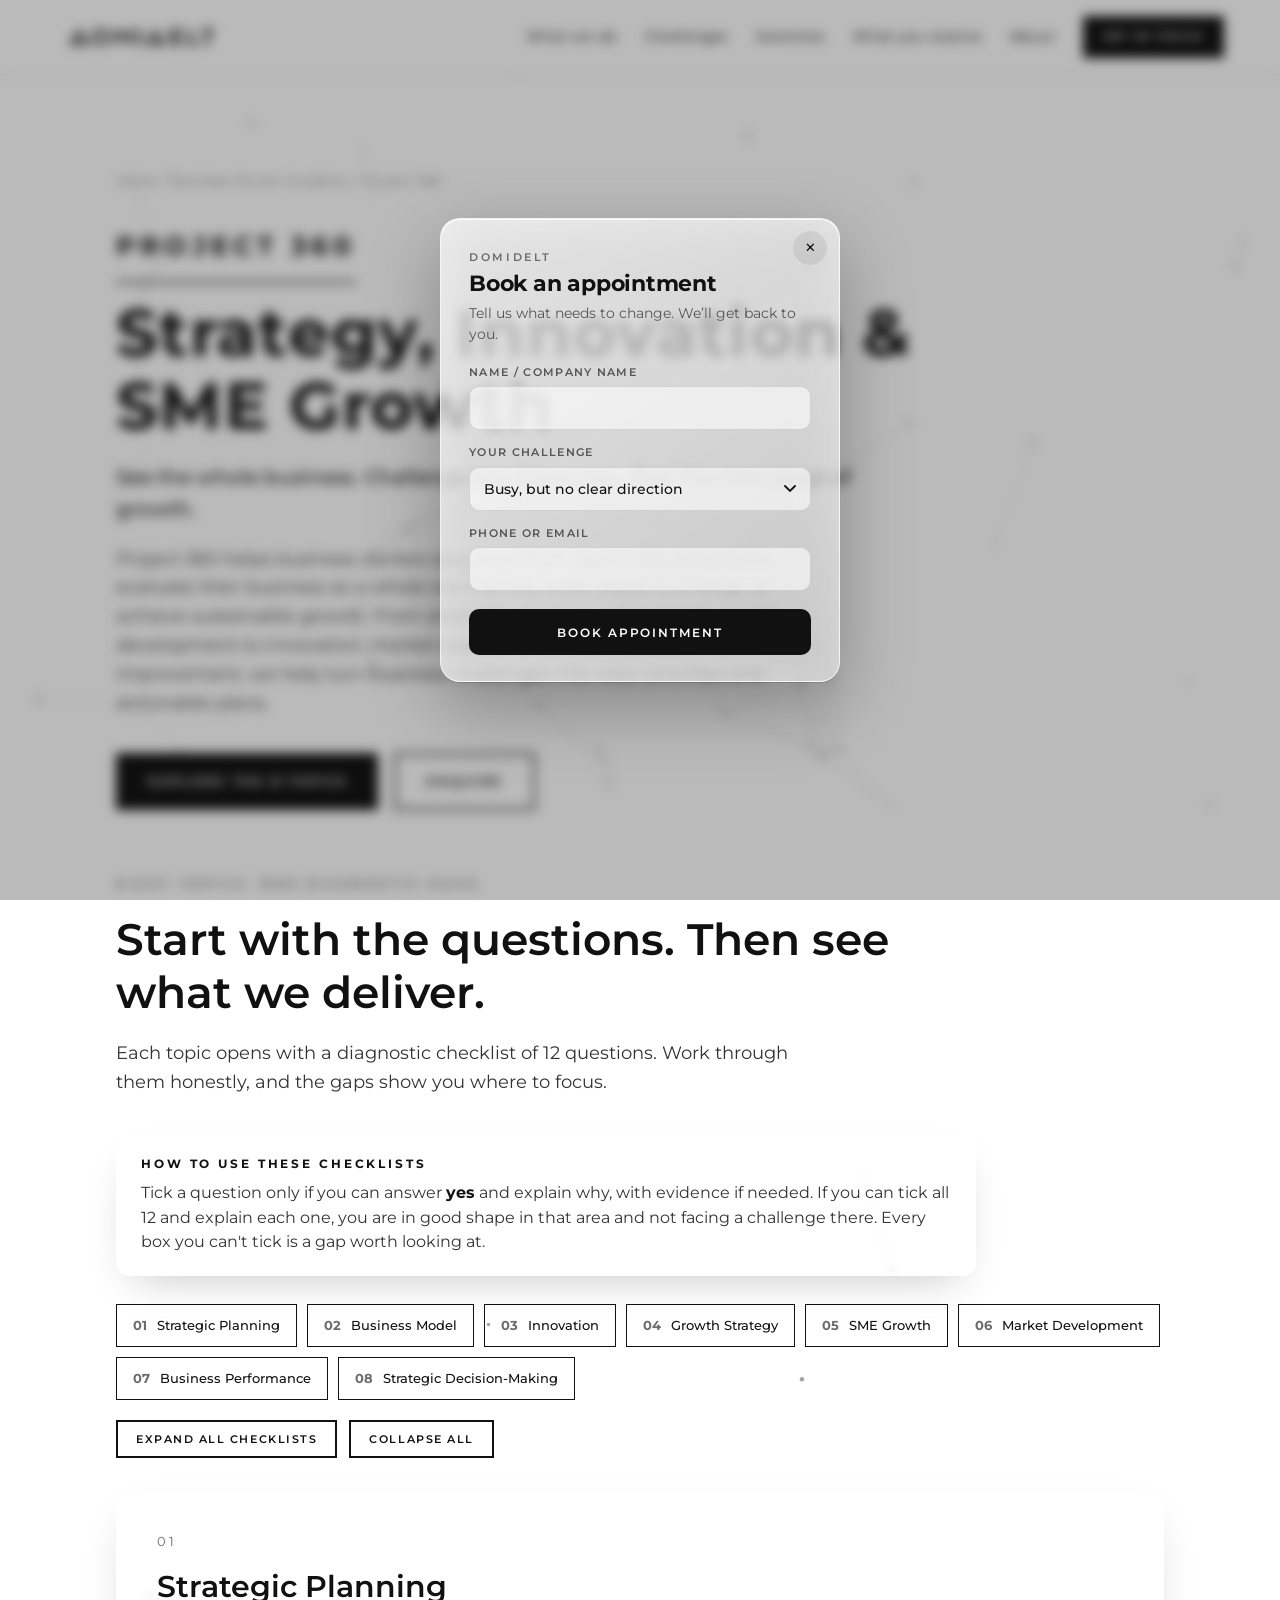
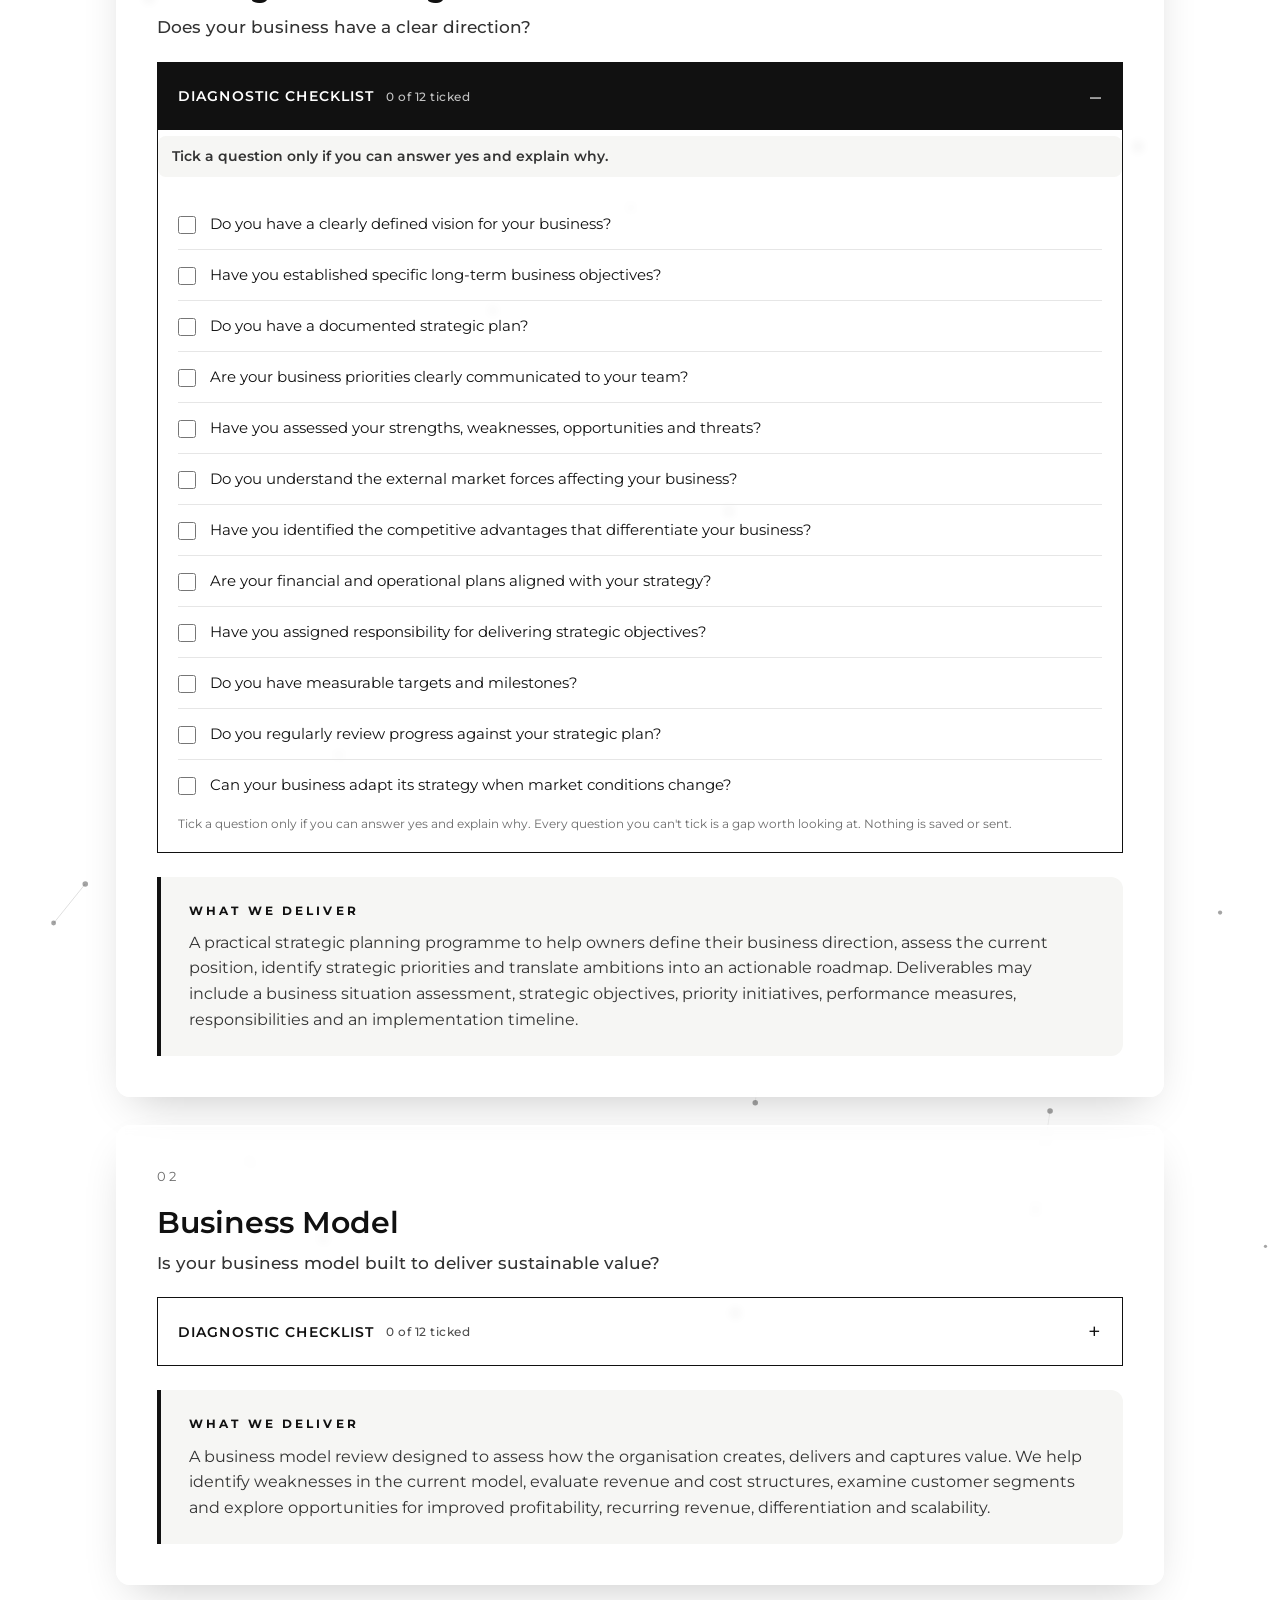
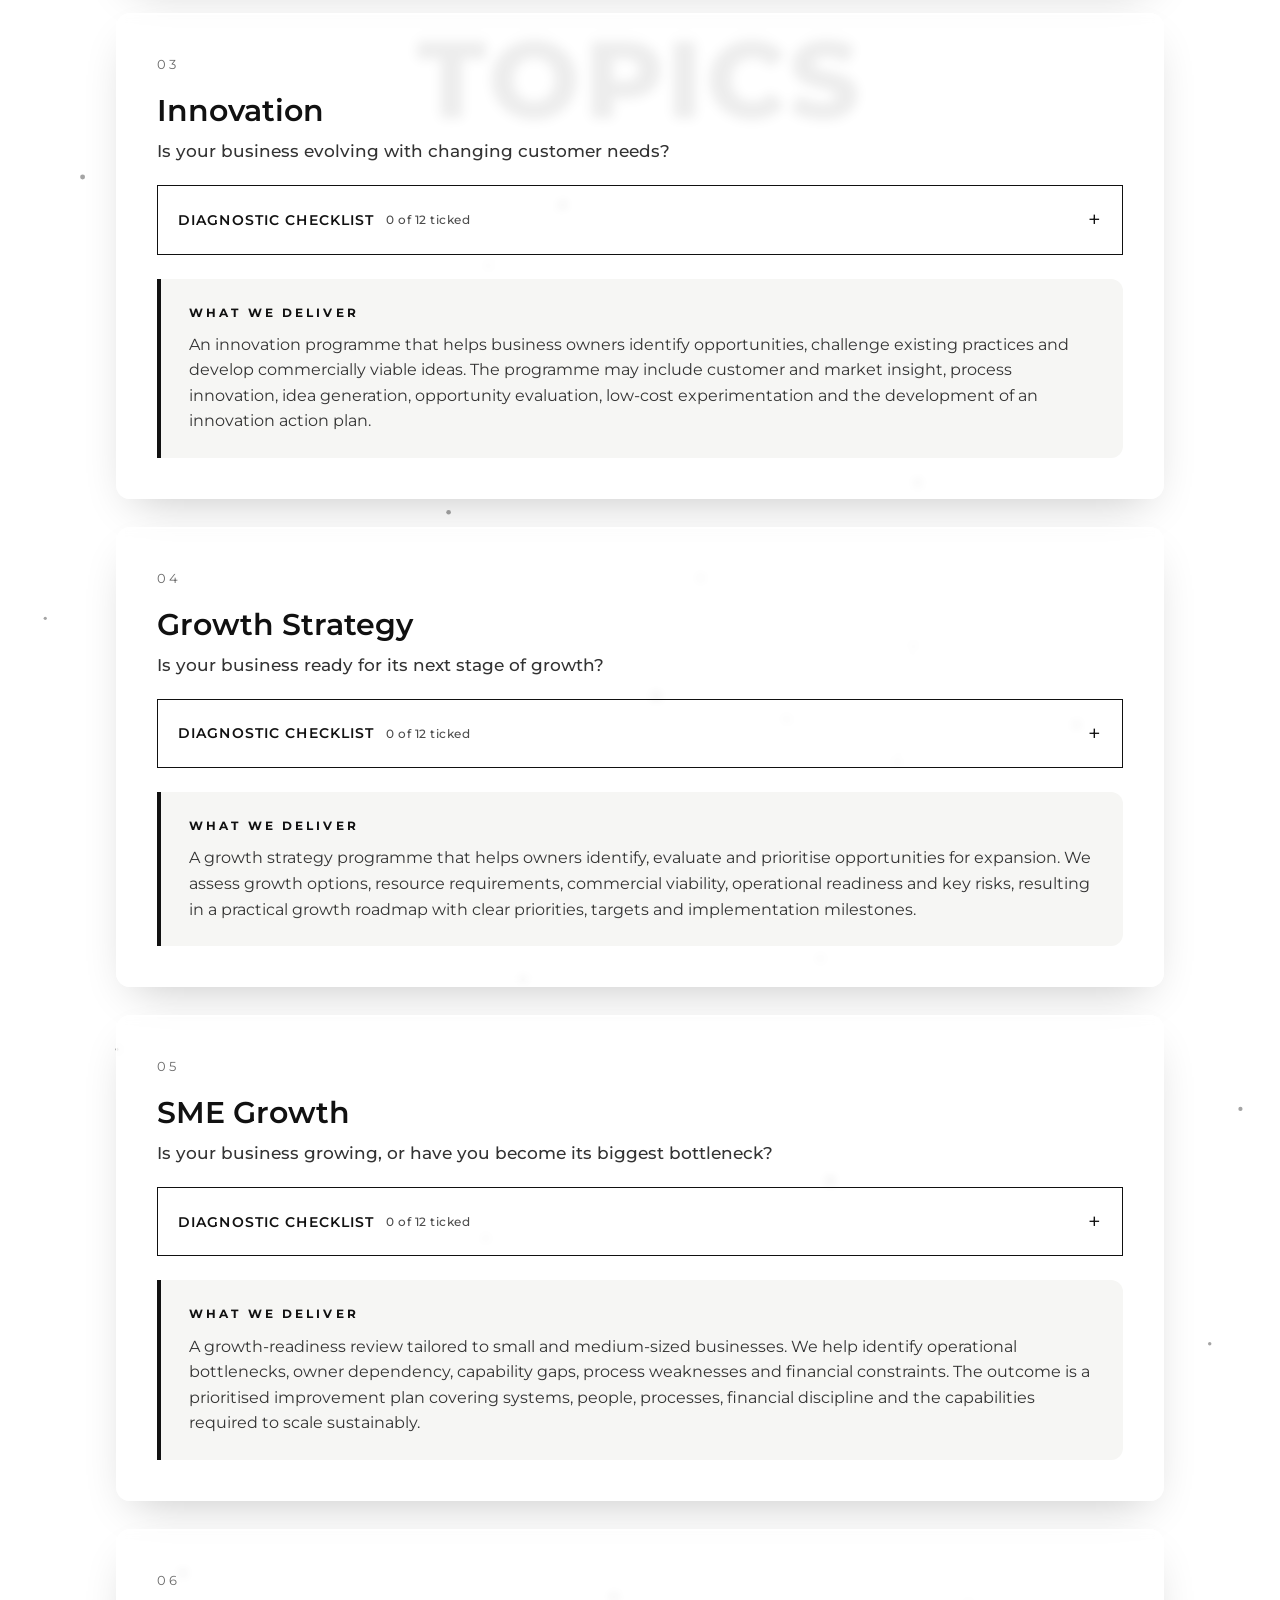
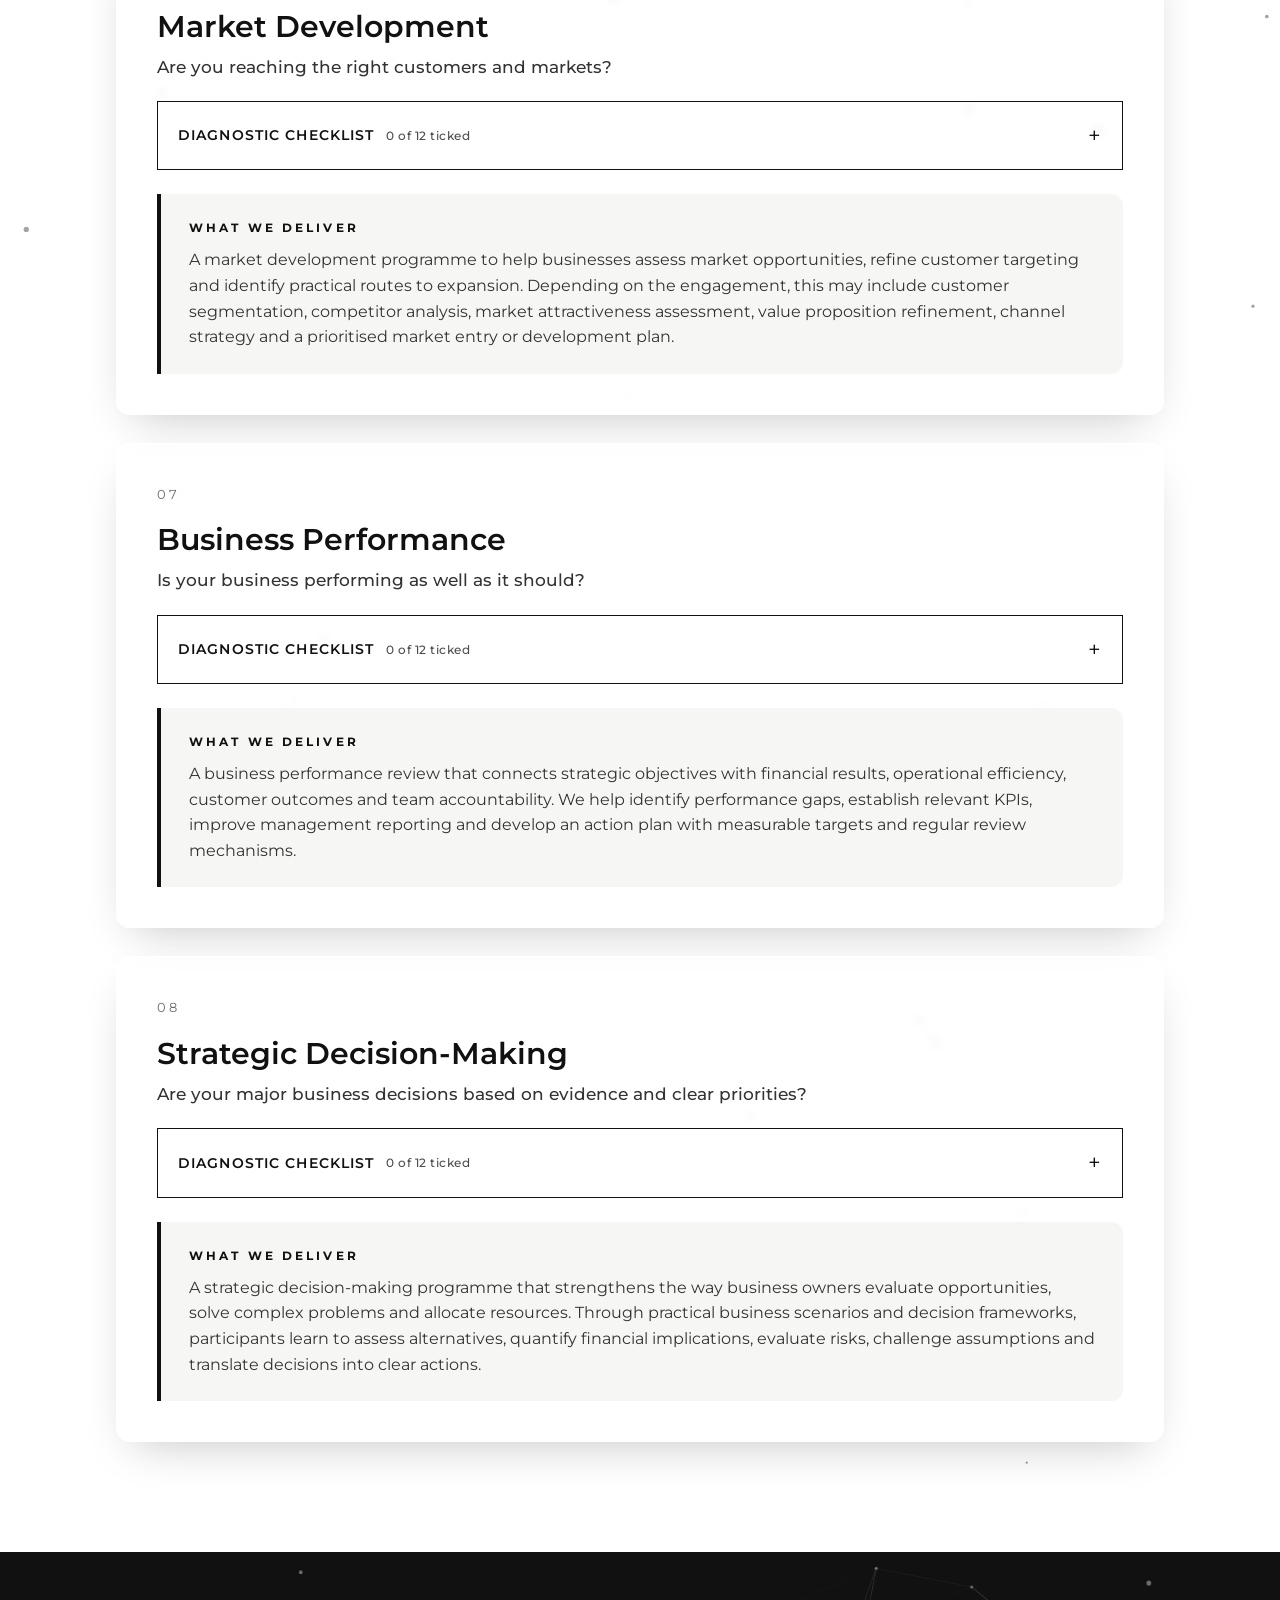
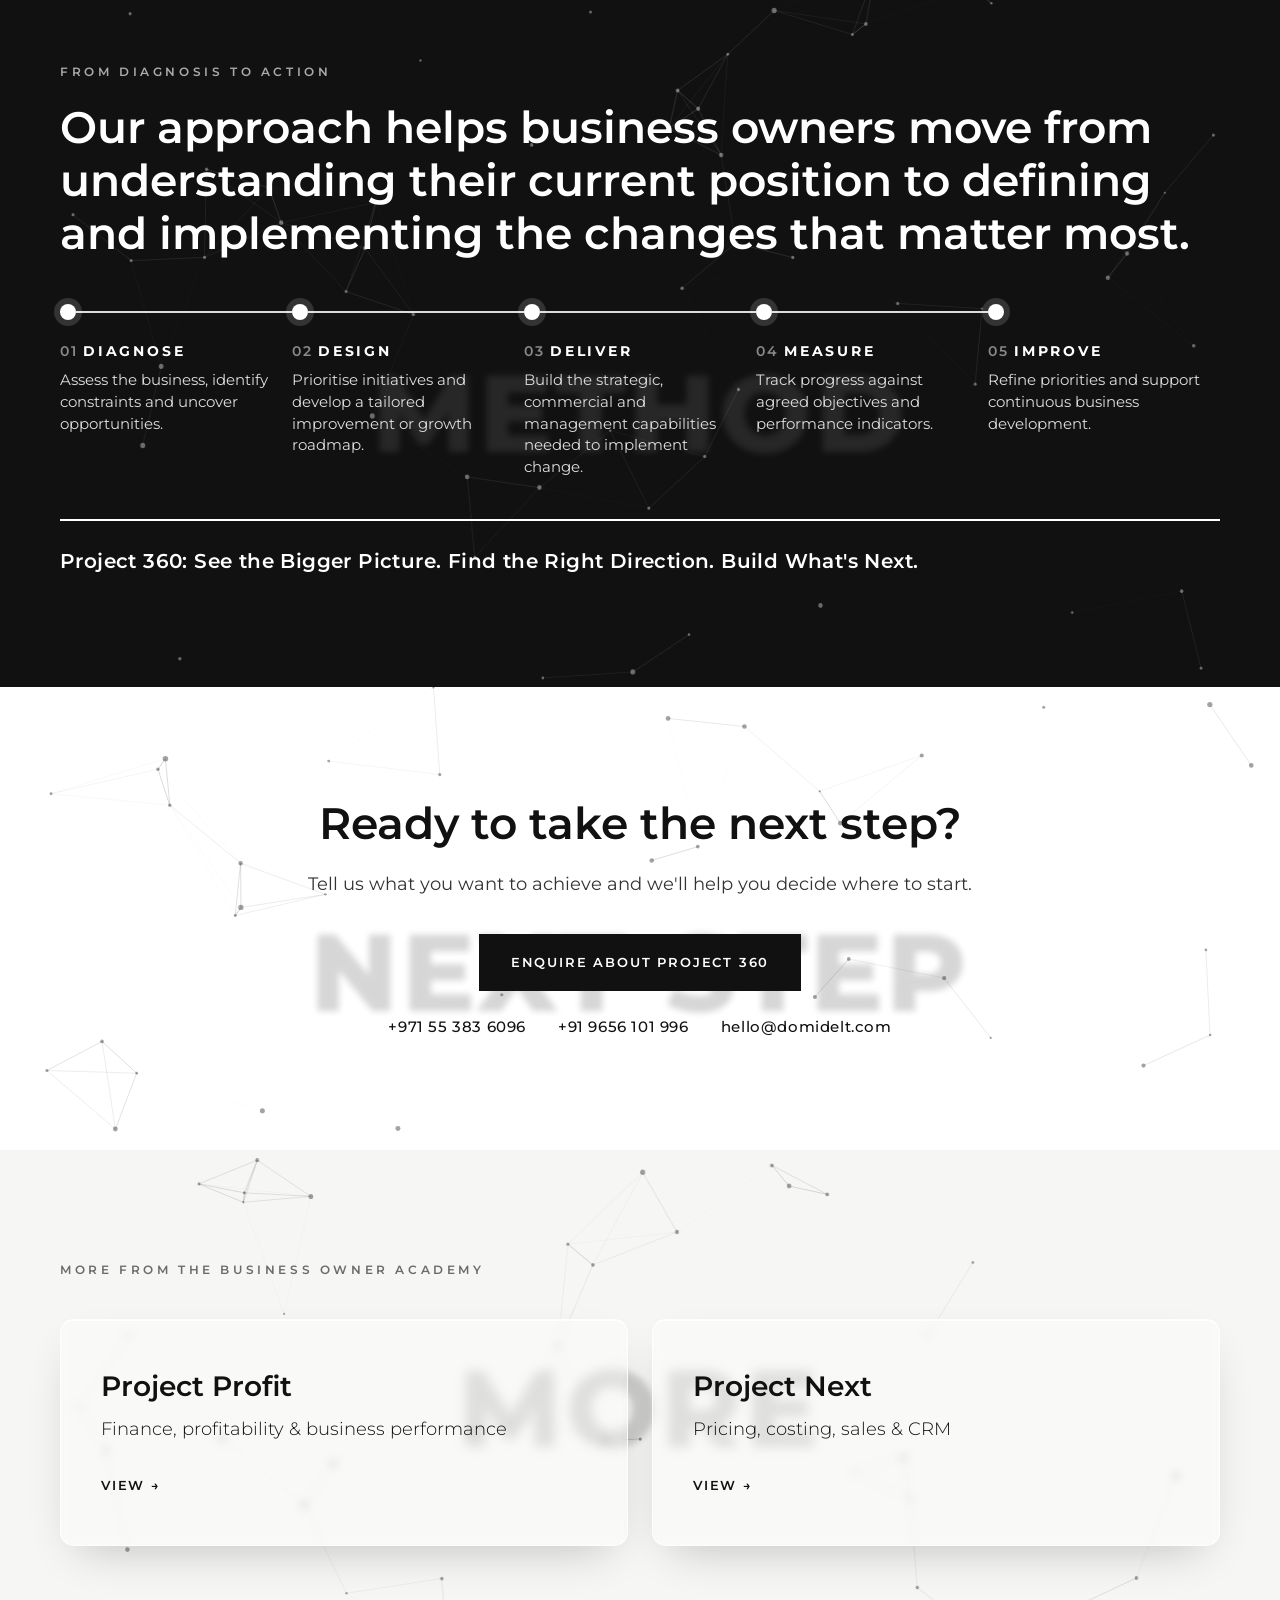
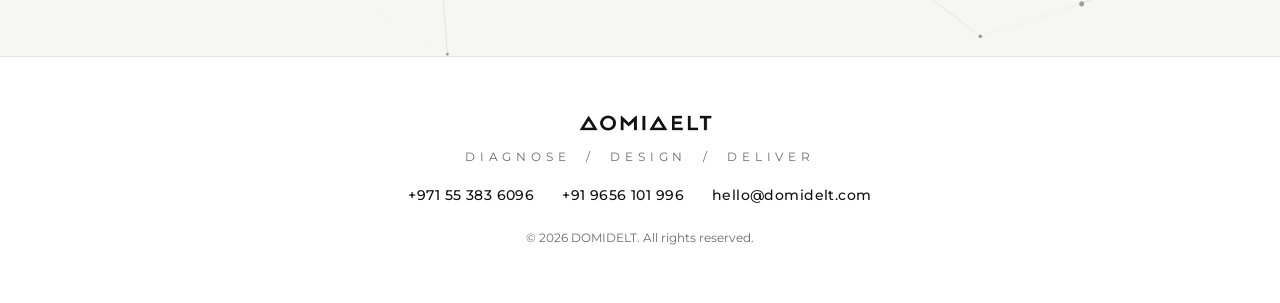
==== commit b169115a: "Add files via upload" ====
--- a/project-360/index.html
+++ b/project-360/index.html
@@ -11,7 +11,7 @@
   <link rel="preconnect" href="https://fonts.googleapis.com">
   <link rel="preconnect" href="https://fonts.gstatic.com" crossorigin>
   <link href="https://fonts.googleapis.com/css2?family=Montserrat:wght@300;400;500;600;700&display=swap" rel="stylesheet">
-  <link rel="stylesheet" href="../styles.css?v=4">
+  <link rel="stylesheet" href="../styles.css?v=6">
 </head>
 <body>
 
@@ -239,7 +239,7 @@
   });
 });
 </script>
-<script src="../site.js?v=4" defer></script>
-<script src="../booking.js?v=4" defer></script>
+<script src="../site.js?v=6" defer></script>
+<script src="../booking.js?v=6" defer></script>
 </body>
 </html>
--- a/styles.css
+++ b/styles.css
@@ -533,3 +533,115 @@
 .hero.net-host .lead { font-size: clamp(15px, 1.6vw, 17px); margin-bottom: 24px; }
 .hero.net-host .paths { margin-bottom: 18px; }
 .hero.net-host .path { padding: 20px 22px 18px; }
+
+/* =====================================================
+   V5: compact interactive triangle, frosted glass cards,
+   stronger blurred section words
+   ===================================================== */
+.tri { display: grid; grid-template-columns: minmax(0, 420px) minmax(0, 1fr); gap: clamp(24px, 5vw, 64px); align-items: center; margin: 30px 0 14px; }
+.tri .net-fig { margin: 0; max-width: 420px; width: 100%; }
+.net-fig .lbl { font-size: 15px; letter-spacing: .12em; }
+.net-fig .sub { font-size: 12px; }
+.net-fig .edge { stroke-width: 2; }
+.net-fig .hit { fill: transparent; pointer-events: all; }
+.net-fig .hot { cursor: pointer; outline: none; }
+.net-fig .hot .node, .net-fig .hot .halo { transition: transform .25s ease, opacity .25s ease; }
+.net-fig .hot:hover .node, .net-fig .hot.on .node { transform: scale(1.4); animation: none; }
+.net-fig .hot:hover .halo, .net-fig .hot.on .halo { opacity: .7; transform: scale(1.25); transform-box: fill-box; transform-origin: center; }
+.net-fig .hot:focus-visible .halo { opacity: 1; stroke-width: 2; }
+@media (max-width: 560px) { .net-fig .lbl { font-size: 18px; } .net-fig .sub { font-size: 14px; } }
+
+.tri-panel { position: relative; min-height: 250px; display: flex; }
+.tri-hint, .tri-card { width: 100%; padding: clamp(22px, 3vw, 34px); align-self: stretch; }
+.tri-hint { display: flex; flex-direction: column; justify-content: center; gap: 8px; }
+.tri-hint.off { display: none; }
+.tri-hint p, .tri-card p { color: var(--soft); }
+.tri-card .num, .tri-hint .num { font-size: 12px; letter-spacing: .24em; text-transform: uppercase; color: var(--mute); font-weight: 600; }
+.tri-card h3 { font-size: clamp(24px, 3vw, 32px); margin: 6px 0 8px; }
+.tri-card .get { margin-top: 18px; font-size: 12px; font-weight: 700; letter-spacing: .24em; text-transform: uppercase; color: var(--mute); }
+.tri-card ul { margin-top: 8px; }
+.tri-card li { padding: 8px 0; border-top: 1px solid var(--line); font-size: 15px; }
+.js .tri-card { display: none; }
+.js .tri-card.on { display: block; animation: dmdin .35s ease both; }
+.tri-panel { flex-direction: column; gap: 14px; }
+.js .tri-panel { display: grid; }
+@keyframes dmdin { from { opacity: 0; transform: translateY(10px); } to { opacity: 1; transform: none; } }
+@media (max-width: 820px) { .tri { grid-template-columns: minmax(0, 1fr); } .tri .net-fig { max-width: 380px; margin: 0 auto; } .tri-panel { min-height: 0; } }
+
+/* frosted glass: the blurred section word shows softly through the cards */
+.card, .problem, .topic, .box, .profile, .path, .split.light, .howto, .tri-card, .tri-hint {
+  background: rgba(255,255,255,.52);
+  -webkit-backdrop-filter: blur(10px) saturate(150%); backdrop-filter: blur(10px) saturate(150%);
+  border: 1px solid rgba(255,255,255,.8);
+  box-shadow: 0 18px 44px -18px rgba(0,0,0,.24), inset 0 1px 0 rgba(255,255,255,.85);
+}
+.topic { background: rgba(255,255,255,.62); }
+.box[open] { background: rgba(255,255,255,.7); }
+.card.project:hover, .problem:hover, .path:hover { border-color: rgba(0,0,0,.55); }
+@media (prefers-color-scheme: dark) {
+  .card, .problem, .topic, .box, .profile, .path, .split.light, .howto, .tri-card, .tri-hint {
+    background: rgba(34,34,34,.5);
+    border: 1px solid rgba(255,255,255,.13);
+    box-shadow: 0 18px 44px -18px rgba(0,0,0,.85), inset 0 1px 0 rgba(255,255,255,.08);
+  }
+  .topic { background: rgba(30,30,30,.6); }
+  .box[open] { background: rgba(40,40,40,.65); }
+  .card.project:hover, .problem:hover, .path:hover { border-color: rgba(255,255,255,.5); }
+}
+.section[data-bg]::before { font-size: clamp(56px, 14vw, 200px); opacity: .12; filter: blur(3px); }
+.section.dark[data-bg]::before { opacity: .09; }
+@media (prefers-color-scheme: dark) { .section[data-bg]::before { opacity: .14; } }
+
+/* light mode: clearer glass so the big word reads through */
+@media (prefers-color-scheme: light) {
+  .card, .problem, .box, .profile, .path, .split.light, .howto, .tri-card, .tri-hint {
+    background: rgba(255,255,255,.38);
+    -webkit-backdrop-filter: blur(6px) saturate(160%); backdrop-filter: blur(6px) saturate(160%);
+  }
+  .topic { background: rgba(255,255,255,.55); }
+  .section[data-bg]::before { opacity: .17; }
+}
+
+/* make the glass win over older card rules (a.problem etc.) */
+:root { --glass: rgba(255,255,255,.34); --glass-solid: rgba(255,255,255,.55); --glass-line: rgba(255,255,255,.85); --glass-blur: 5px; }
+@media (prefers-color-scheme: dark) { :root { --glass: rgba(34,34,34,.5); --glass-solid: rgba(30,30,30,.62); --glass-line: rgba(255,255,255,.13); --glass-blur: 10px; } }
+body .card, body a.problem, body .box, body .profile, body a.path, body .split.light, body .howto, body .tri-card, body .tri-hint {
+  background: var(--glass);
+  -webkit-backdrop-filter: blur(var(--glass-blur)) saturate(160%); backdrop-filter: blur(var(--glass-blur)) saturate(160%);
+  border: 1px solid var(--glass-line);
+}
+body .topic { background: var(--glass-solid); -webkit-backdrop-filter: blur(var(--glass-blur)) saturate(160%); backdrop-filter: blur(var(--glass-blur)) saturate(160%); border: 1px solid var(--glass-line); }
+body .box[open] { background: var(--glass-solid); }
+body a.problem:hover, body a.problem:focus-visible, body .card.project:hover, body a.path:hover { border-color: var(--ink); }
+
+/* =====================================================
+   V6: bold triangle, smaller section words, dots on every
+   section, compact project cards
+   ===================================================== */
+html { overflow-x: clip; }
+
+/* bold delta lines, like the logo */
+.net-fig svg.bold .edge:not(.ray) { stroke-width: 7; stroke-linecap: round; }
+.net-fig svg.bold .node { r: 13; }
+.net-fig svg.bold .halo { r: 22; }
+.net-fig .ray { stroke-width: 1; }
+
+/* blurred section words: smaller, always inside the screen */
+.section[data-bg]::before { font-size: clamp(40px, 8.5vw, 118px); letter-spacing: .03em; max-width: 96vw; }
+
+/* dots network behind every section: canvas is as wide as the screen */
+.section, .page-hero, .net-host { position: relative; isolation: isolate; }
+.section[data-bg], .page-hero[data-bg], .net-host, .section { overflow-x: visible; overflow-y: clip; }
+.net { inset: auto; top: 0; left: 50%; transform: translateX(-50%); }
+
+/* project cards: smaller, name is the link */
+.card.project { padding: 24px 26px 22px; }
+.card.project .project-name { margin-bottom: 14px; }
+.card.project h3 { margin-bottom: 6px; }
+.card.project .for { font-size: 14.5px; margin-bottom: 10px; }
+.card.project .teaser { margin-bottom: 0; }
+.card.project .stretch::after { content: ""; position: absolute; inset: 0; }
+.card.project::after { content: "\2192"; position: absolute; top: 20px; right: 24px; font-size: 20px; line-height: 1; transition: transform .2s; }
+.card.project:hover::after { transform: translateX(4px); }
+.card.project:focus-within { outline: 2px solid var(--ink); outline-offset: 3px; }
+.card.project .project-name { font-size: clamp(15px, 1.45vw, 18px); letter-spacing: .18em; margin-right: 36px; }
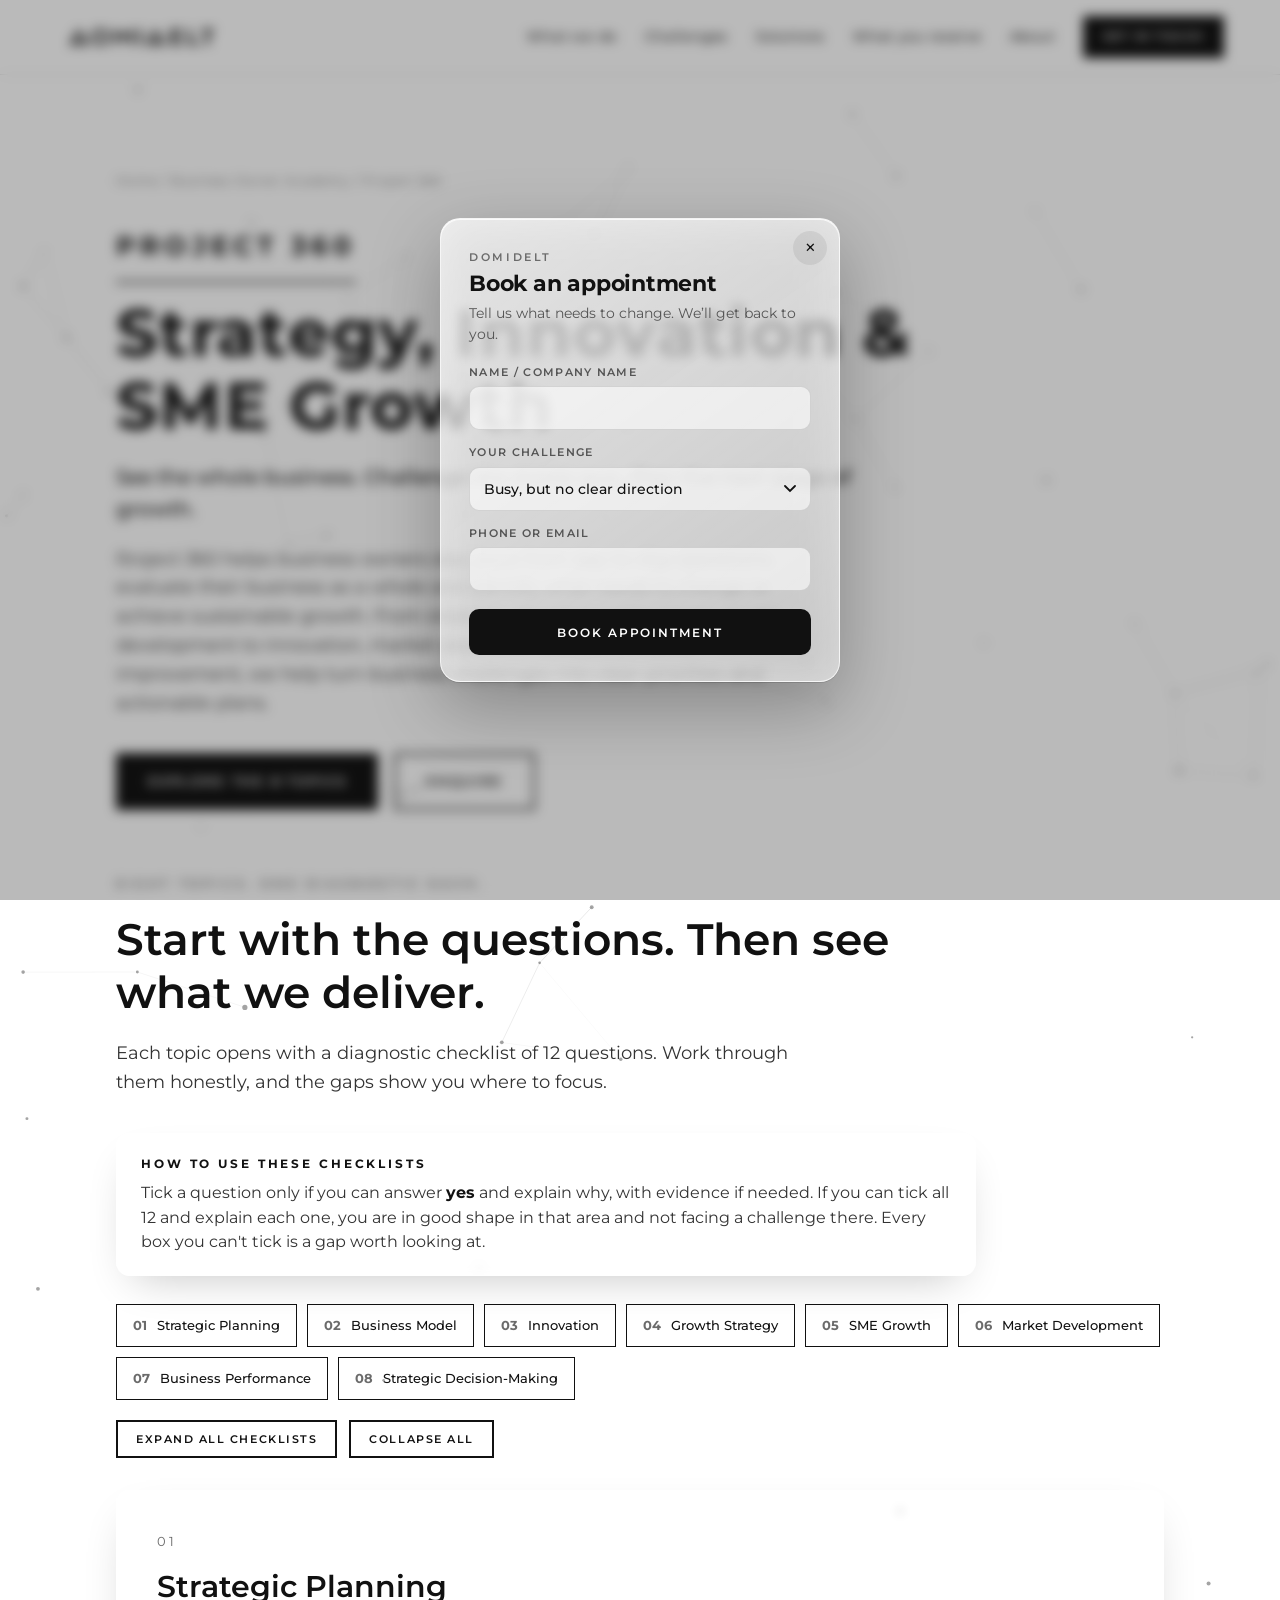
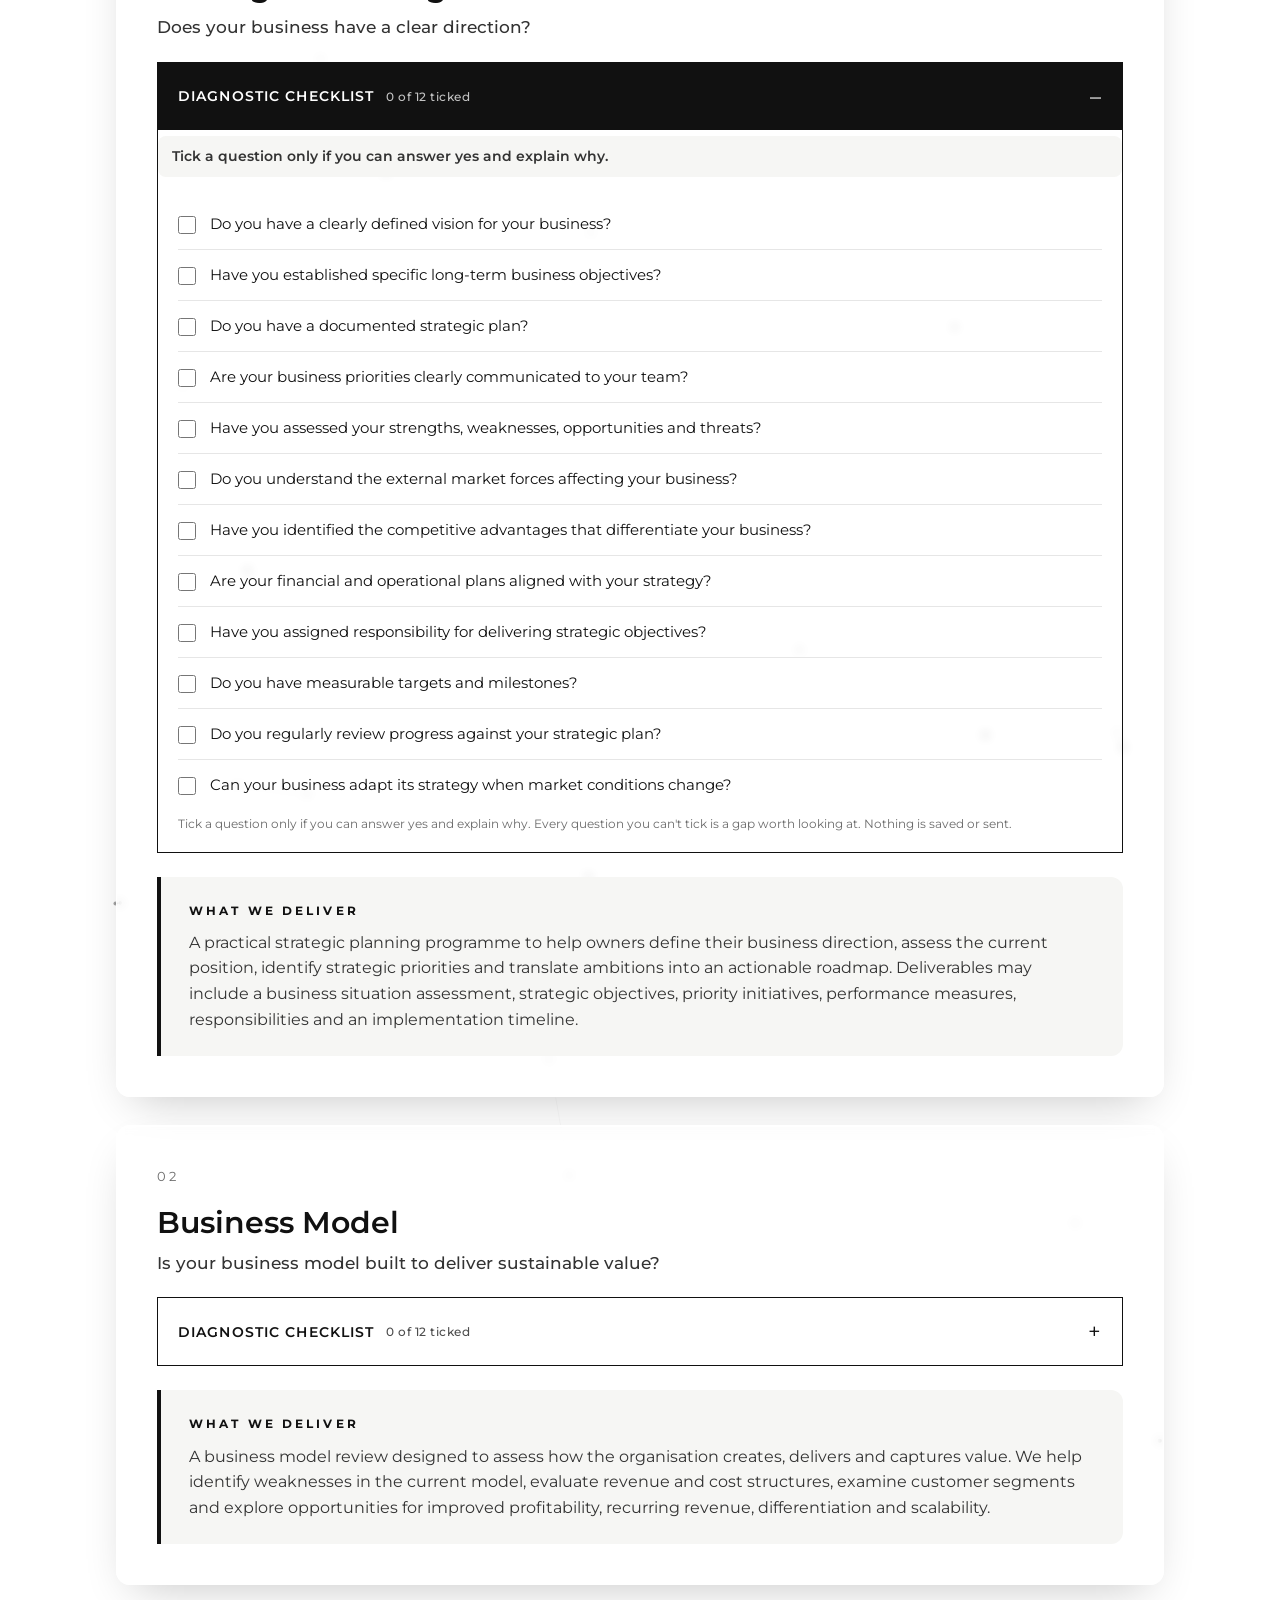
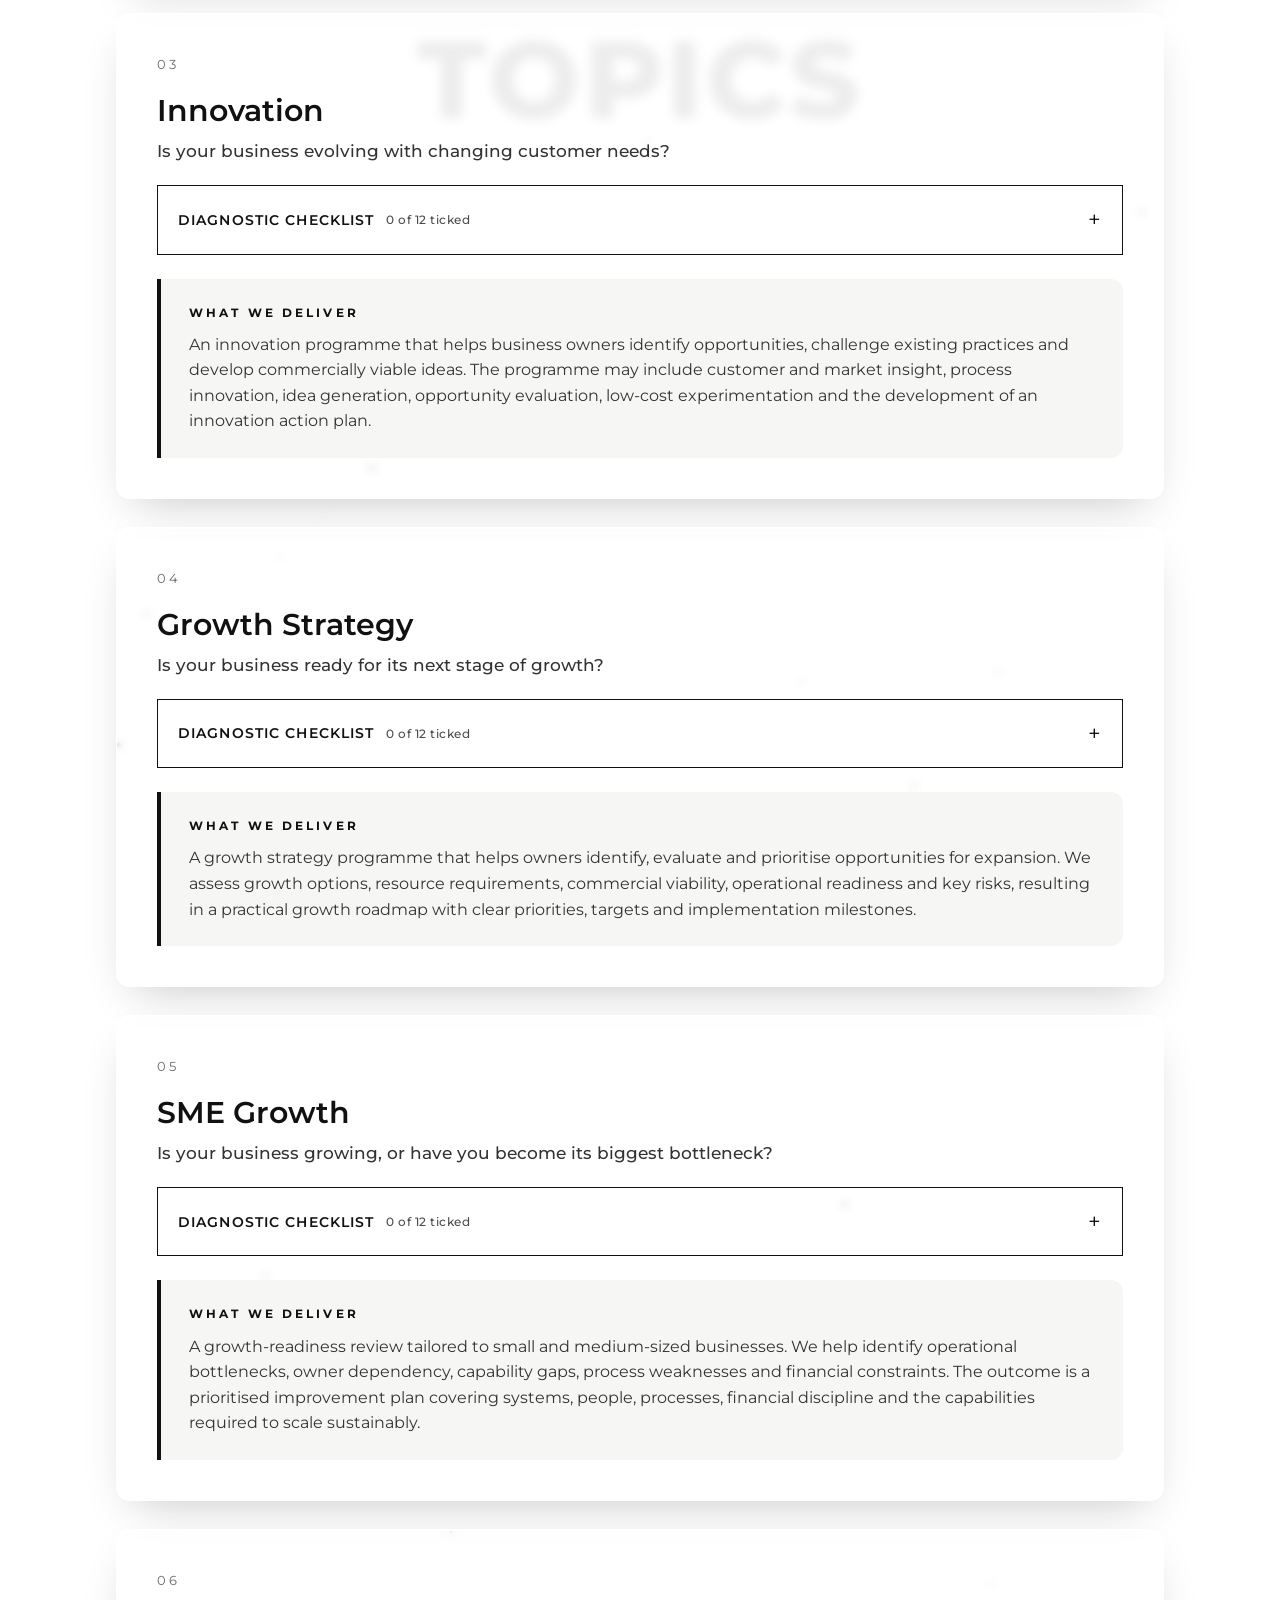
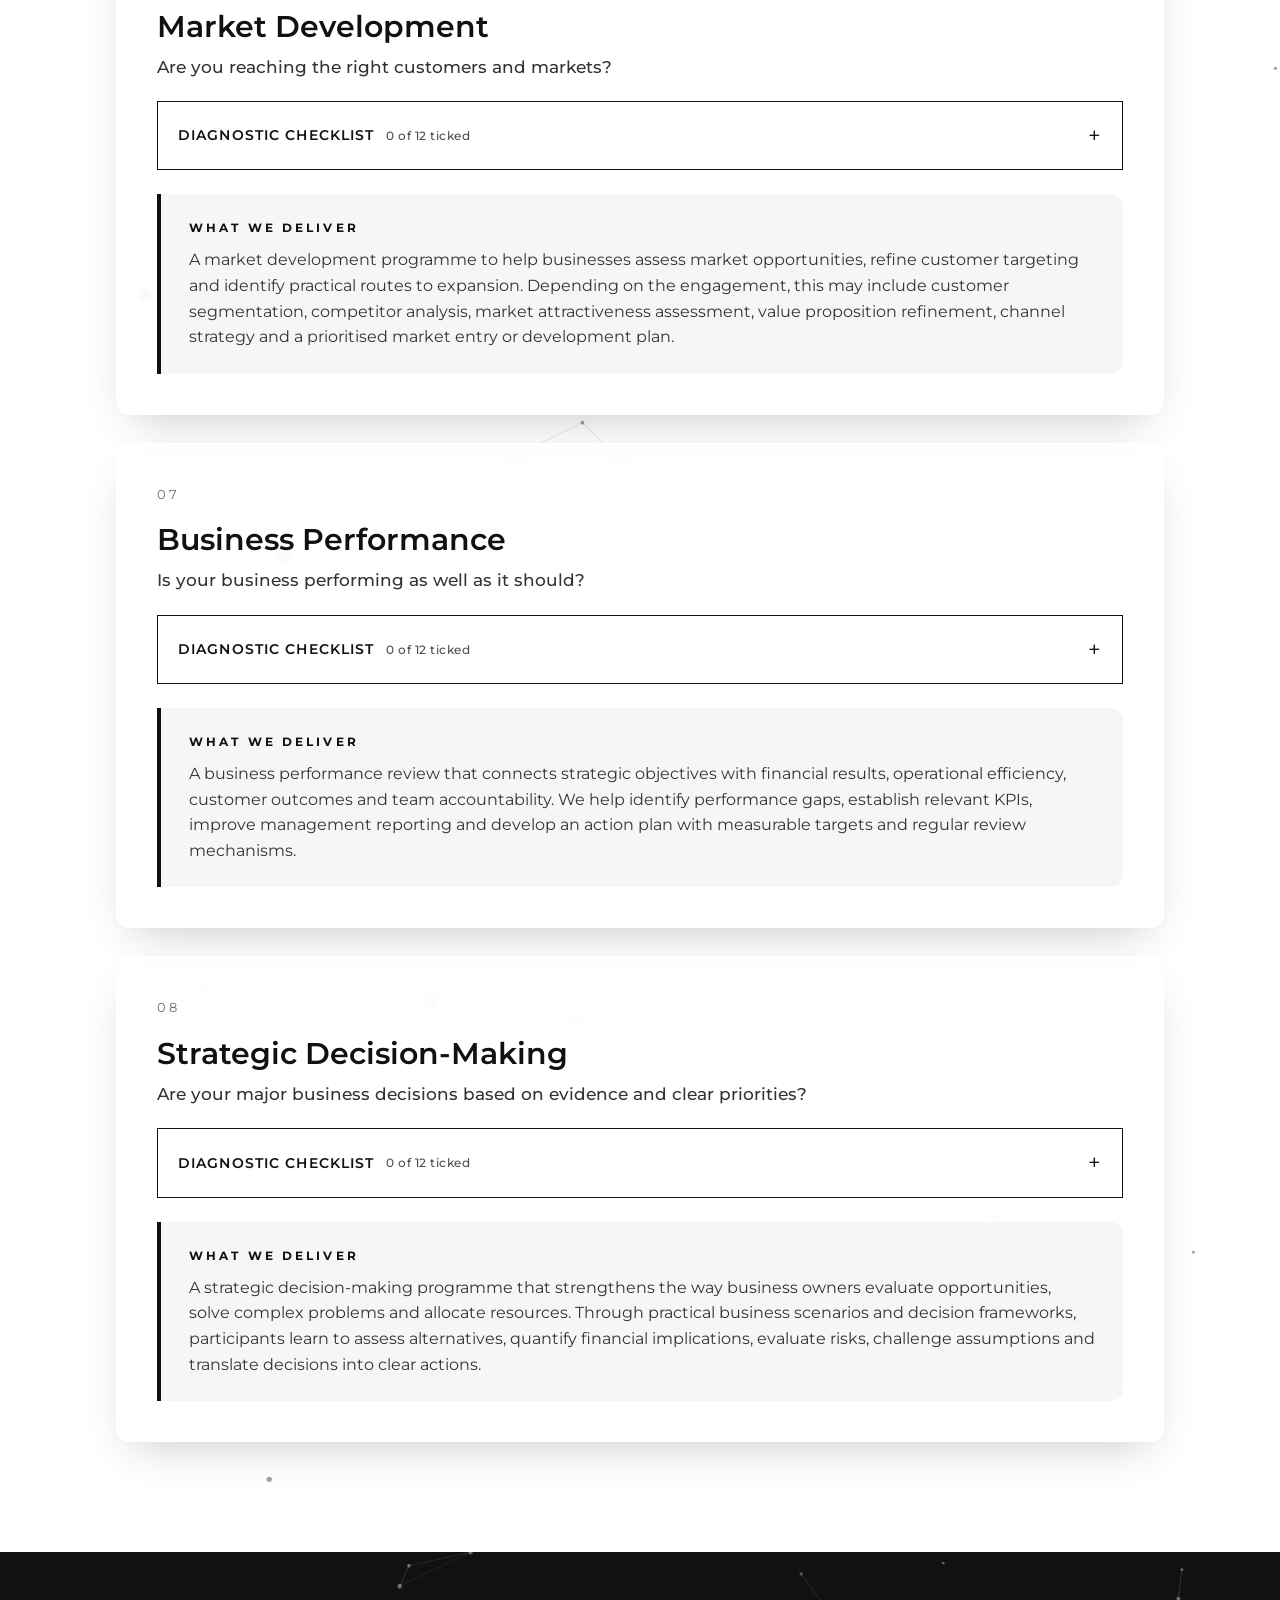
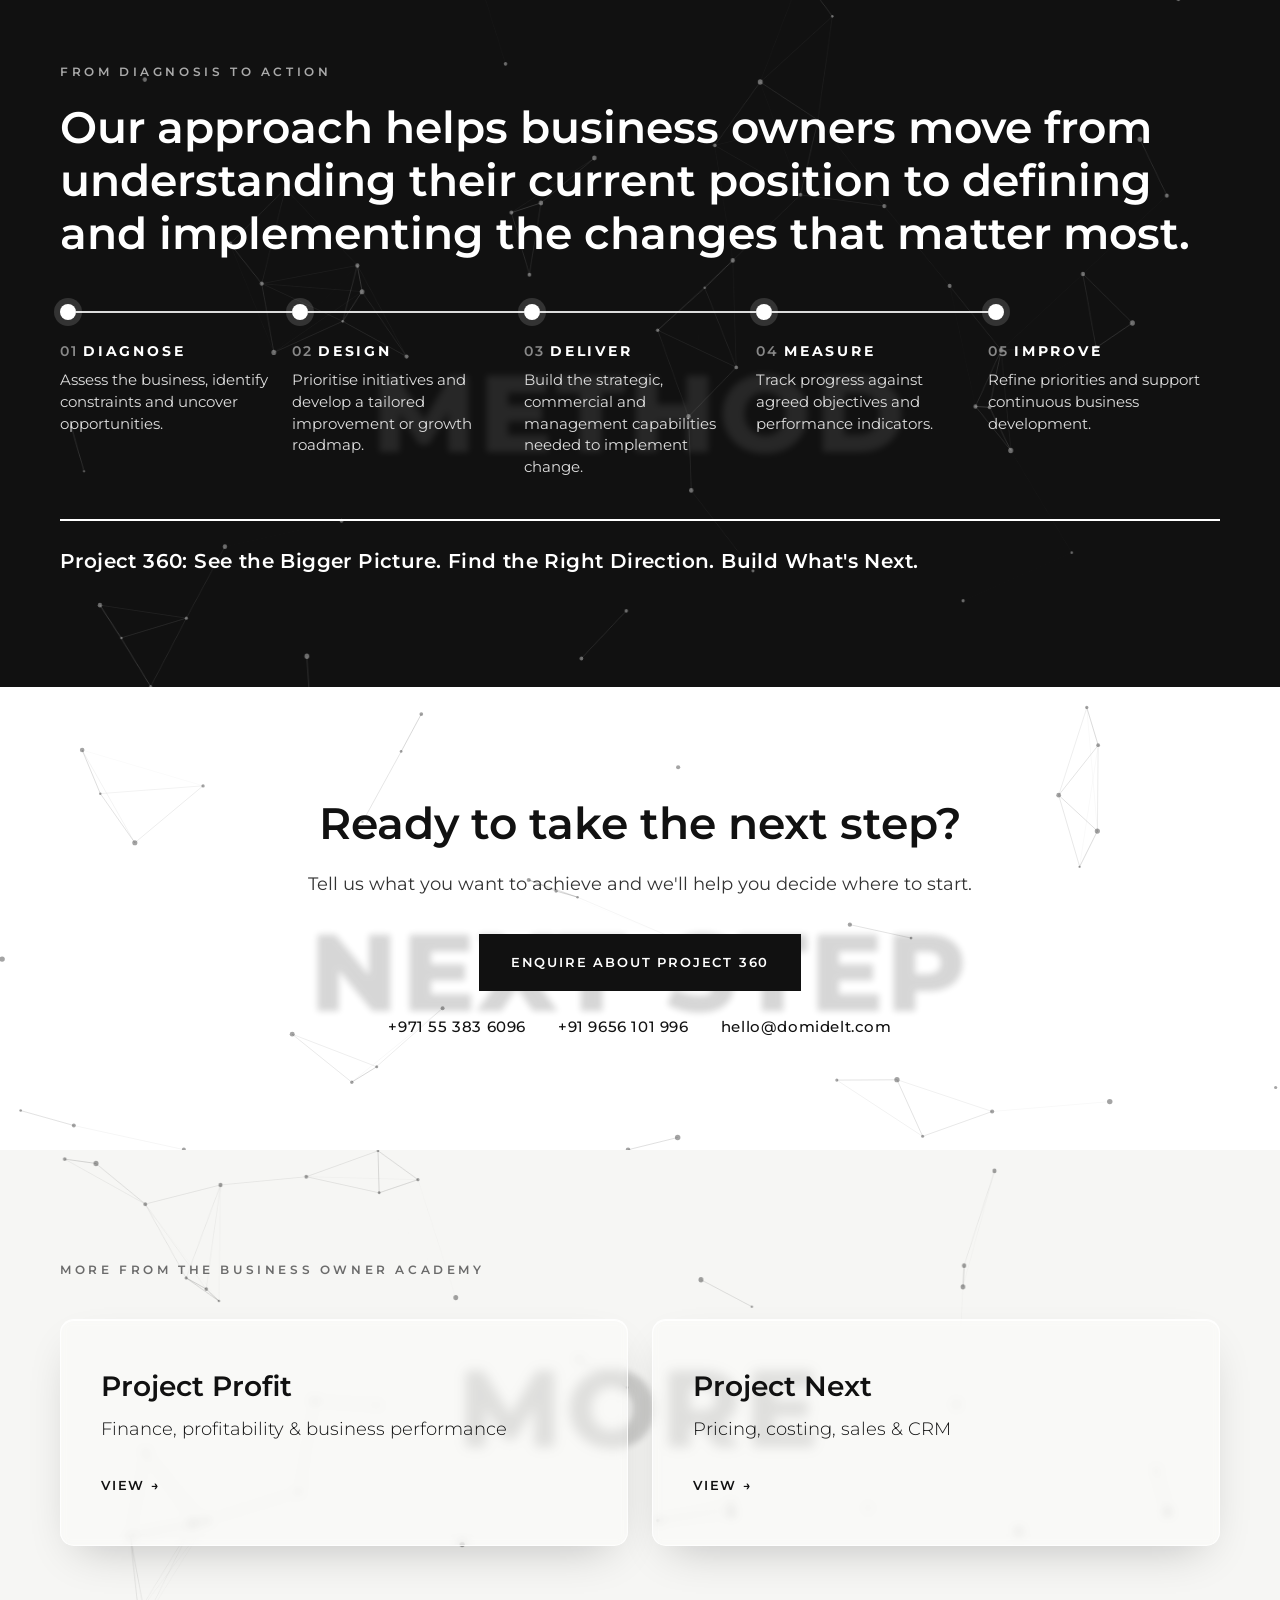
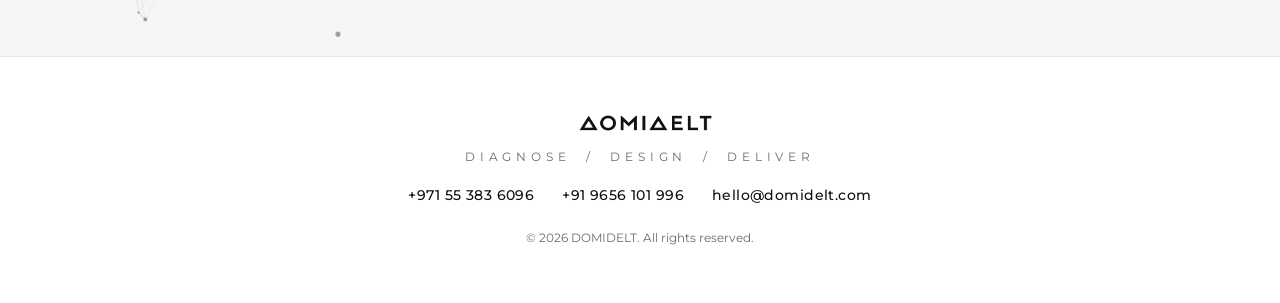
==== commit f40dfcf9: "Add files via upload" ====
--- a/project-360/index.html
+++ b/project-360/index.html
@@ -6,8 +6,11 @@
   <meta name="color-scheme" content="light dark">
   <title>Project 360 | DOMIDELT</title>
   <meta name="description" content="Project 360: Strategy, Innovation &amp; SME Growth. See the whole business. Challenge the status quo. Plan the next stage of growth.">
-  <link rel="icon" type="image/png" sizes="32x32" href="../assets/favicon-32.png">
-  <link rel="apple-touch-icon" href="../assets/favicon-180.png">
+  <link rel="icon" href="/favicon.ico" sizes="any">
+  <link rel="icon" type="image/png" sizes="32x32" href="/assets/favicon-32.png">
+  <link rel="icon" type="image/png" sizes="48x48" href="/assets/favicon-48.png">
+  <link rel="icon" type="image/png" sizes="192x192" href="/assets/favicon-192.png">
+  <link rel="apple-touch-icon" href="/assets/favicon-180.png">
   <link rel="preconnect" href="https://fonts.googleapis.com">
   <link rel="preconnect" href="https://fonts.gstatic.com" crossorigin>
   <link href="https://fonts.googleapis.com/css2?family=Montserrat:wght@300;400;500;600;700&display=swap" rel="stylesheet">
--- a/styles.css
+++ b/styles.css
@@ -645,3 +645,69 @@
 .card.project:hover::after { transform: translateX(4px); }
 .card.project:focus-within { outline: 2px solid var(--ink); outline-offset: 3px; }
 .card.project .project-name { font-size: clamp(15px, 1.45vw, 18px); letter-spacing: .18em; margin-right: 36px; }
+
+/* =====================================================
+   V7: sample pages (report sheets with blurred previews)
+   ===================================================== */
+.sheet-wrap { max-width: 920px; margin: 28px 0 0; }
+.sheet { background: var(--paper); border: 1px solid var(--line); border-radius: 14px; padding: clamp(22px, 4vw, 48px); box-shadow: 0 22px 54px -22px rgba(0,0,0,.25); position: relative; overflow: hidden; }
+.sheet-head { display: flex; justify-content: space-between; align-items: center; gap: 12px; flex-wrap: wrap; padding-bottom: 18px; margin-bottom: 20px; border-bottom: 2px solid var(--ink); }
+.sheet-logo { height: 22px; width: auto; display: block; }
+.doc-title { font-size: clamp(24px, 3.4vw, 36px); font-weight: 700; margin-bottom: 14px; max-width: none; }
+.sheet h3 { font-size: clamp(18px, 2.2vw, 22px); margin: 28px 0 10px; }
+.sheet h4 { font-size: 13px; letter-spacing: .16em; text-transform: uppercase; margin: 22px 0 10px; color: var(--mute); }
+.sheet p { color: var(--soft); margin-bottom: 12px; font-size: 15.5px; }
+.sheet .fine { font-size: 13px; color: var(--mute); }
+.sheet .notice { background: var(--alt); border-left: 4px solid var(--ink); padding: 12px 16px; border-radius: 0 10px 10px 0; font-size: 14px; }
+.sheet .notice strong { color: var(--ink); }
+.meta { display: grid; grid-template-columns: repeat(2, minmax(0, 1fr)); gap: 10px 28px; margin: 6px 0 18px; }
+.meta dt { font-size: 11px; font-weight: 700; letter-spacing: .2em; text-transform: uppercase; color: var(--mute); }
+.meta dd { font-size: 14.5px; }
+.points { margin: 8px 0 14px 1.2em; list-style: disc; }
+ol.points { list-style: decimal; }
+.points li { padding: 4px 0; color: var(--soft); font-size: 15.5px; }
+.points strong { color: var(--ink); }
+.tbl { overflow-x: auto; margin: 6px 0 14px; }
+table.doc { width: 100%; border-collapse: collapse; font-size: 14.5px; }
+table.doc th { text-align: left; font-size: 11px; letter-spacing: .14em; text-transform: uppercase; padding: 10px 12px; background: var(--ink); color: var(--paper); }
+table.doc td { padding: 10px 12px; border-bottom: 1px solid var(--line); vertical-align: top; color: var(--soft); }
+table.doc td:first-child { color: var(--ink); font-weight: 600; }
+table.doc.plan td:nth-child(2) { min-width: 220px; }
+
+/* the blurred slice that fades into the gate */
+.peek { position: relative; max-height: 240px; overflow: hidden; margin-top: 8px; filter: blur(5px); user-select: none; -webkit-user-select: none; pointer-events: none;
+  -webkit-mask-image: linear-gradient(to bottom, #000 0%, rgba(0,0,0,.55) 55%, transparent 100%); mask-image: linear-gradient(to bottom, #000 0%, rgba(0,0,0,.55) 55%, transparent 100%); }
+.gate { position: relative; z-index: 3; max-width: 600px; margin: -120px auto 0; padding: 28px 28px 26px; text-align: center; }
+.gate h2 { font-size: clamp(22px, 3vw, 30px); margin: 0 auto 10px; }
+.gate p { color: var(--soft); margin-bottom: 18px; }
+.gate .eyebrow { margin-bottom: 10px; }
+.gate-cta { display: flex; gap: 12px; justify-content: center; flex-wrap: wrap; }
+
+/* dashboard image */
+.dash-frame { border: 1px solid var(--line); border-radius: 14px; overflow-x: auto; background: #fff; box-shadow: 0 22px 54px -22px rgba(0,0,0,.3); }
+.dash-frame img { display: block; width: 100%; min-width: 900px; height: auto; }
+.swipe { display: none; }
+@media (max-width: 900px) { .swipe { display: block; position: sticky; left: 0; font-size: 11px; letter-spacing: .14em; text-transform: uppercase; color: var(--mute); padding: 8px 12px; background: var(--alt); } }
+
+.covers { max-width: 860px; margin-top: 18px; display: grid; gap: 10px; }
+.covers li { padding: 14px 18px 14px 46px; position: relative; border: 1px solid var(--glass-line, var(--line)); border-radius: 12px; background: var(--glass, var(--paper)); -webkit-backdrop-filter: blur(var(--glass-blur, 6px)); backdrop-filter: blur(var(--glass-blur, 6px)); color: var(--soft); }
+.covers li::before { content: ""; position: absolute; left: 18px; top: 19px; width: 12px; height: 7px; border-left: 2px solid var(--ink); border-bottom: 2px solid var(--ink); transform: rotate(-45deg); }
+
+.sample-link { margin-top: 16px; }
+
+@media (max-width: 700px) {
+  .meta { grid-template-columns: minmax(0, 1fr); }
+  .gate { margin-top: -90px; padding: 22px 18px; }
+  /* tables become stacked rows on phones */
+  table.doc thead { display: none; }
+  table.doc, table.doc tbody, table.doc tr, table.doc td { display: block; width: 100%; }
+  table.doc tr { border: 1px solid var(--line); border-radius: 10px; margin-bottom: 10px; padding: 6px 0; }
+  table.doc td { border: 0; padding: 5px 12px; }
+  table.doc td::before { content: attr(data-label); display: block; font-size: 10px; letter-spacing: .16em; text-transform: uppercase; color: var(--mute); font-weight: 700; }
+  table.doc.plan td:nth-child(2) { min-width: 0; }
+}
+@media (prefers-color-scheme: dark) { .dash-frame { box-shadow: 0 22px 54px -22px rgba(0,0,0,.8); border-color: #2b2b2b; } .sheet { box-shadow: 0 22px 54px -22px rgba(0,0,0,.8); } }
+.sheet-head picture { display: block; }
+.sheet-head source { display: none; }
+body .gate.card { background: rgba(255,255,255,.84); }
+@media (prefers-color-scheme: dark) { body .gate.card { background: rgba(26,26,26,.86); } }
